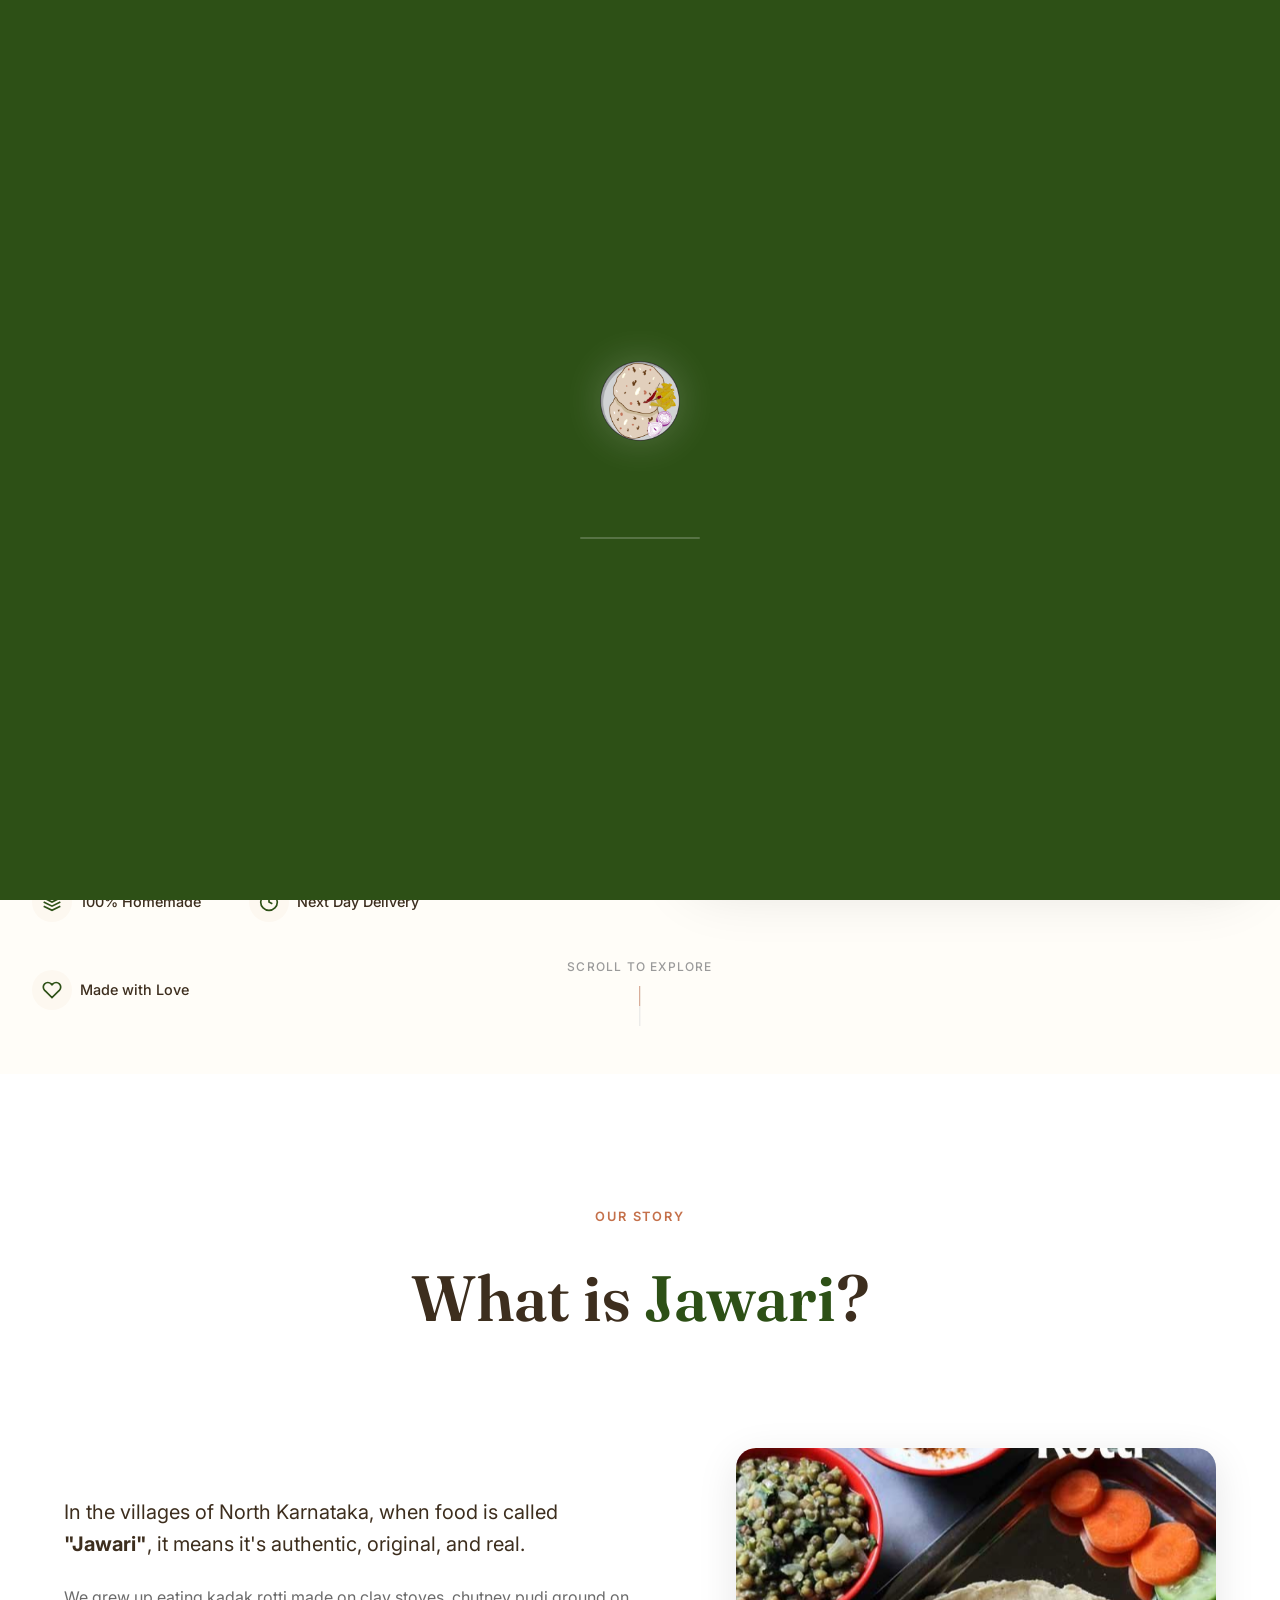
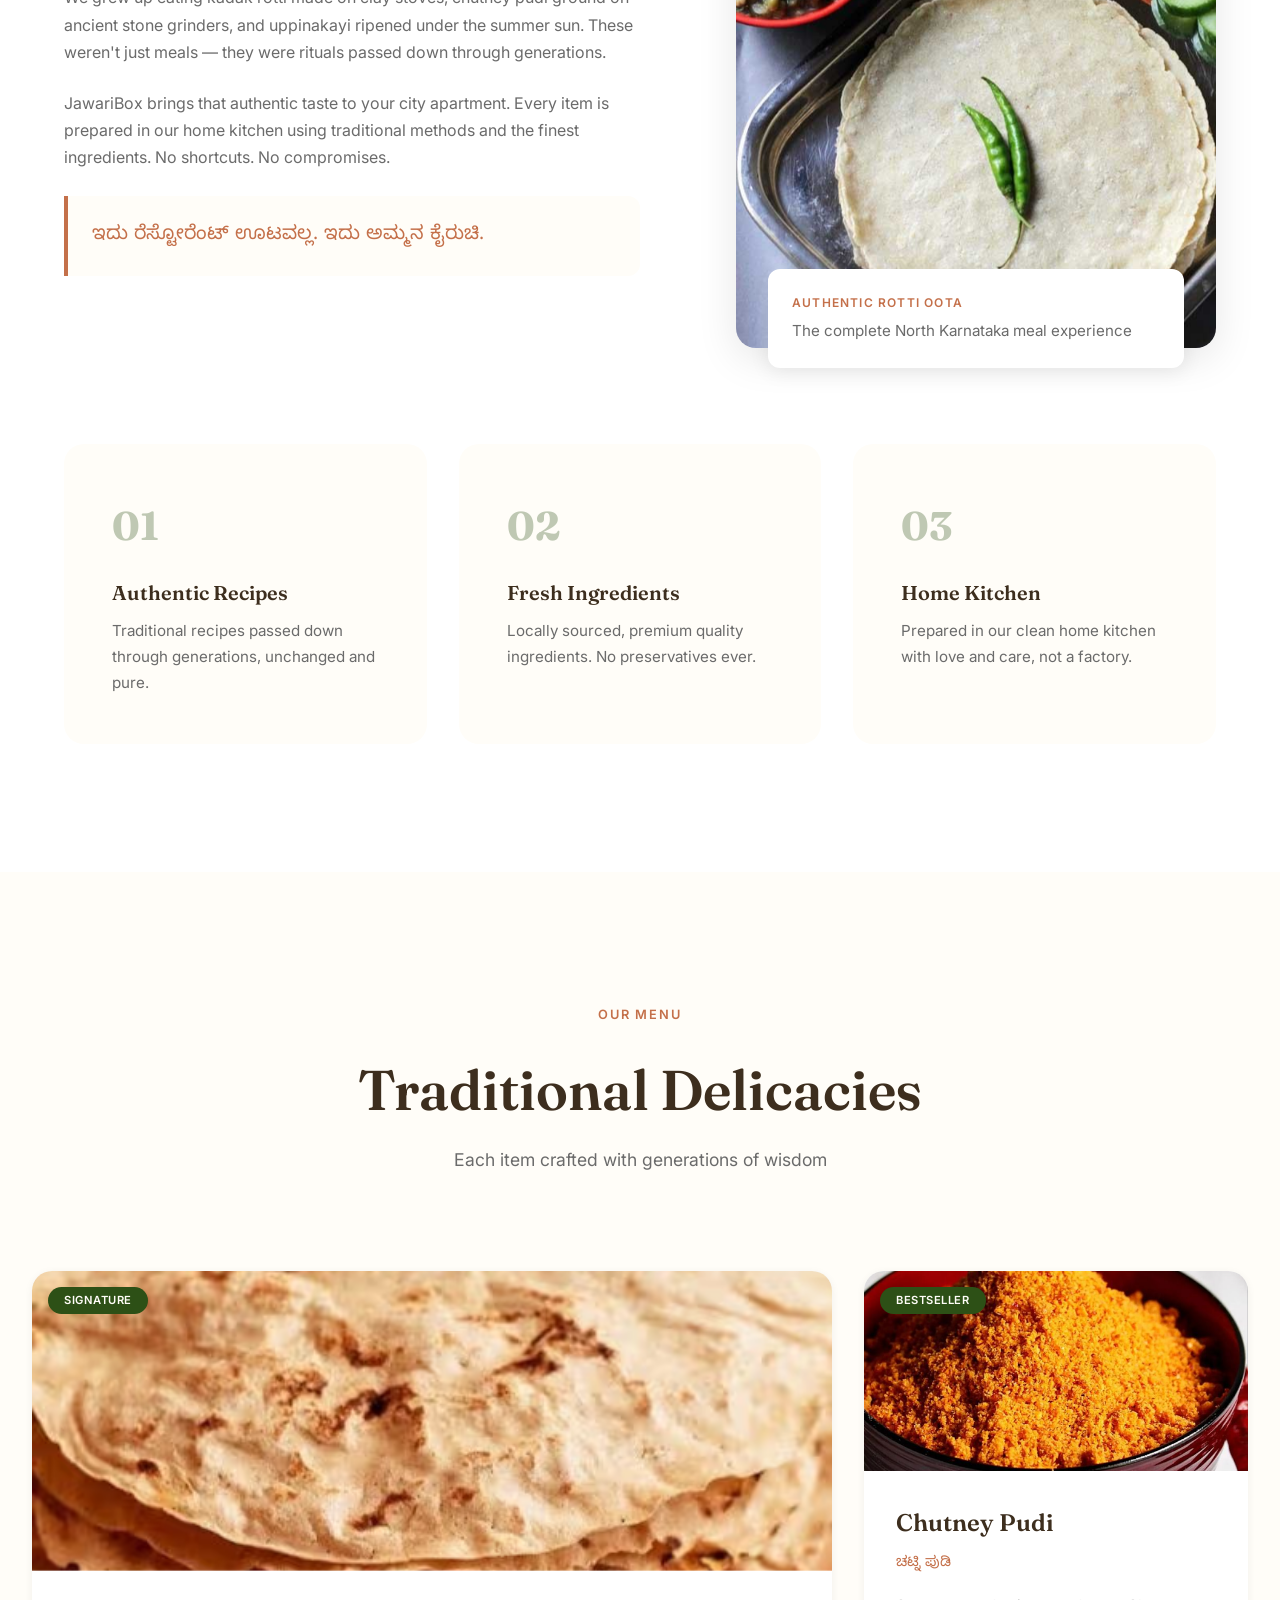
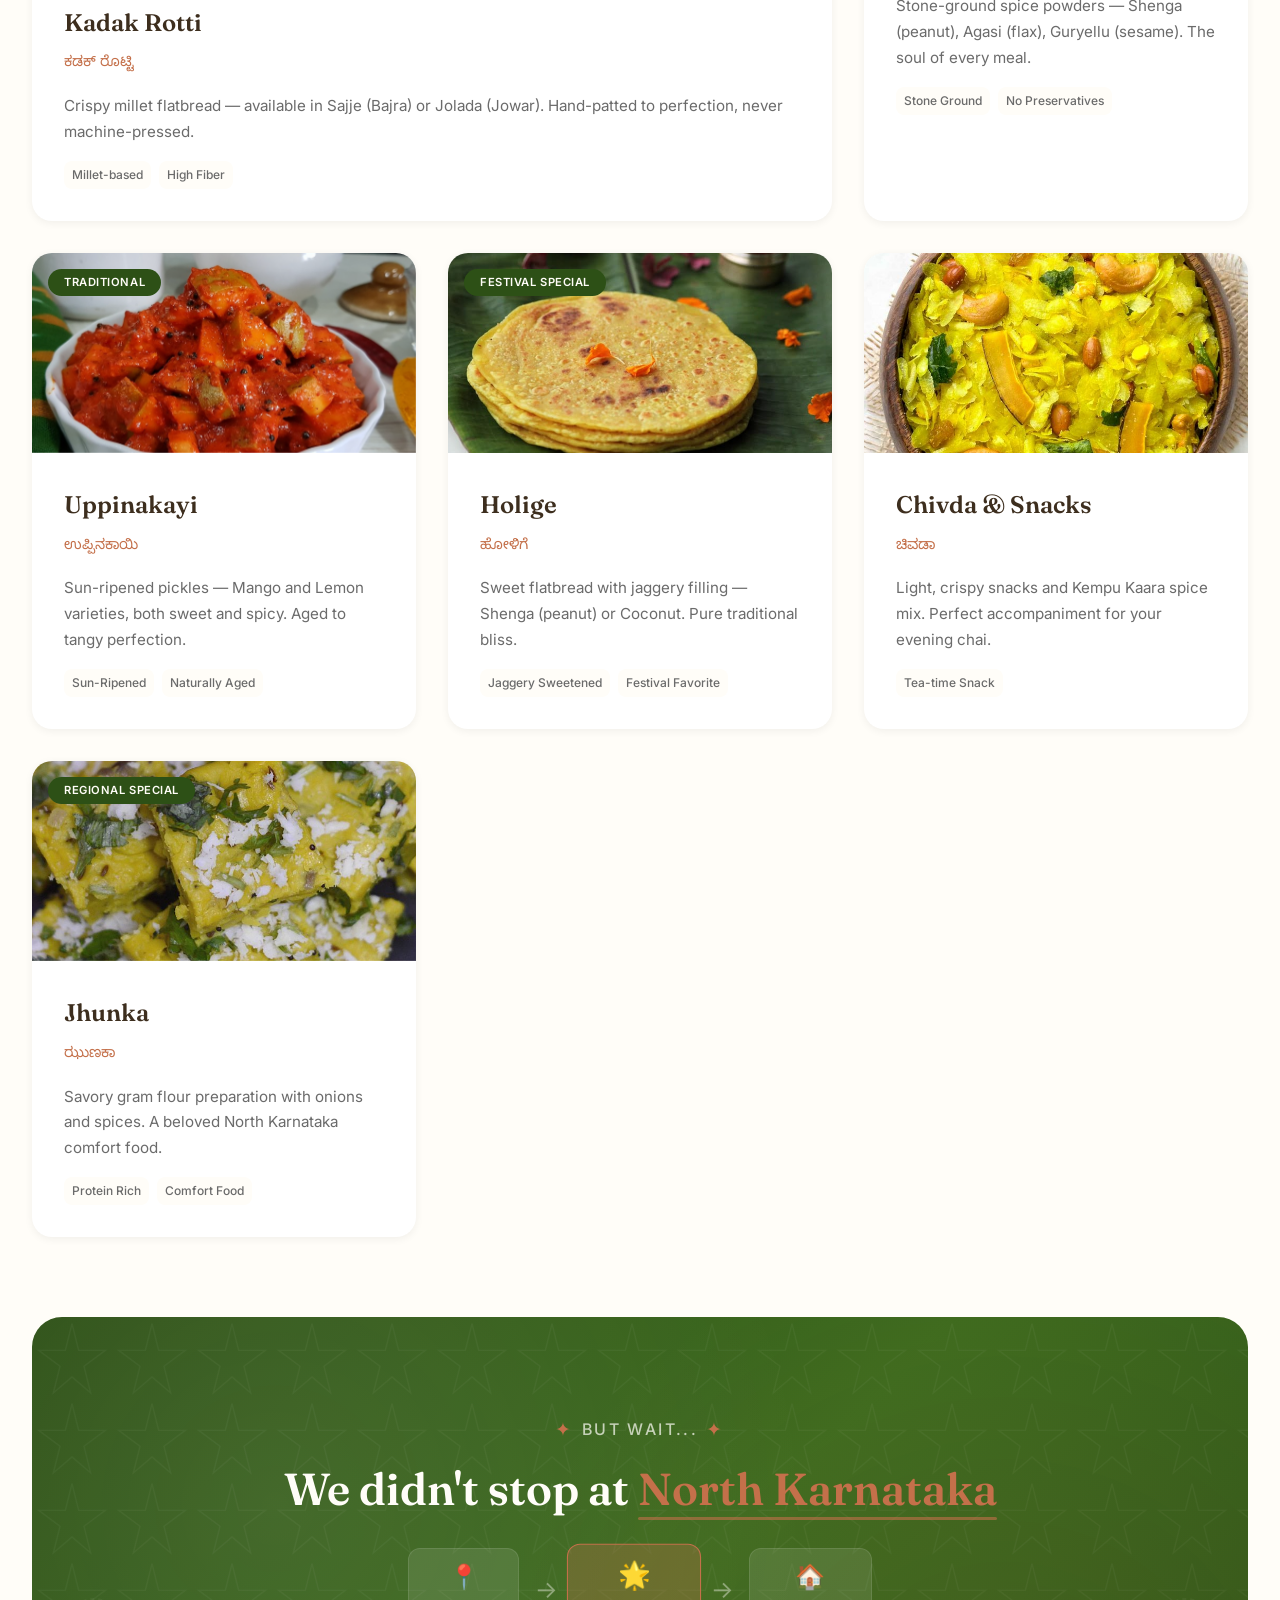
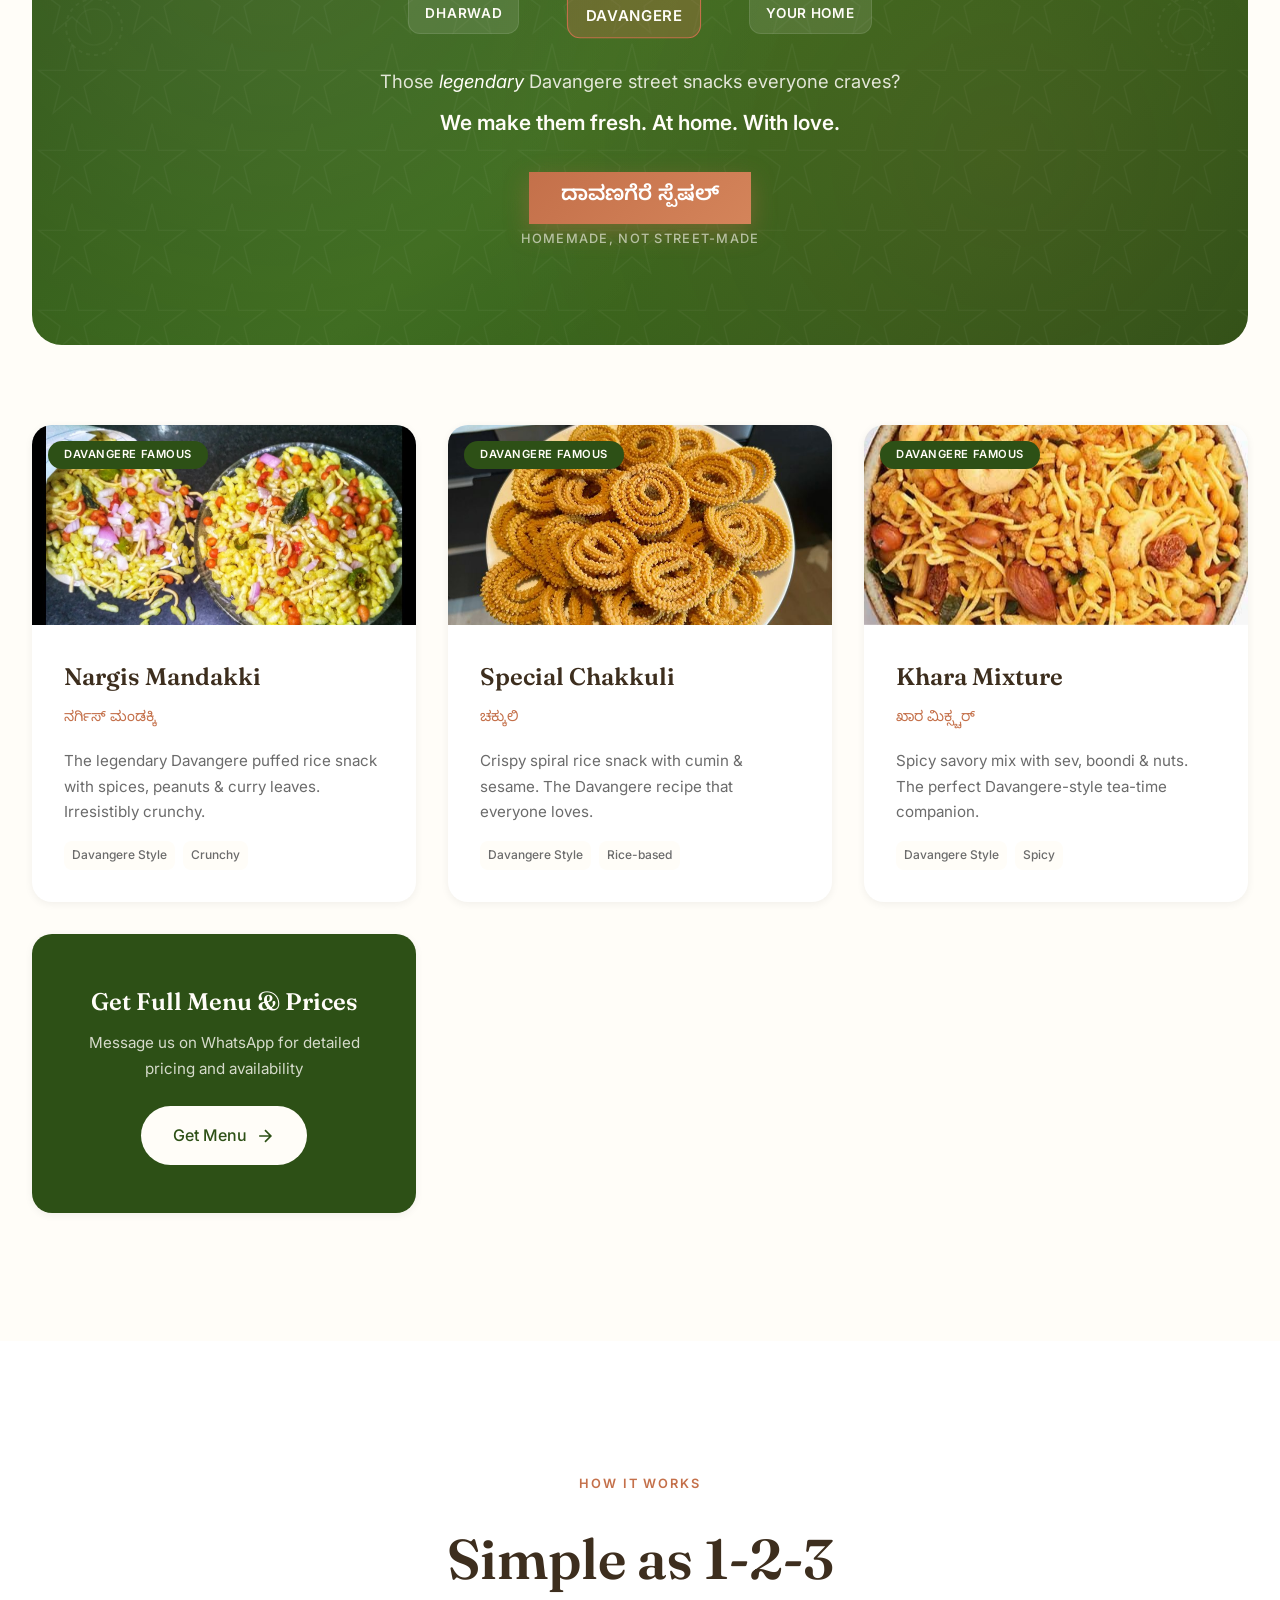
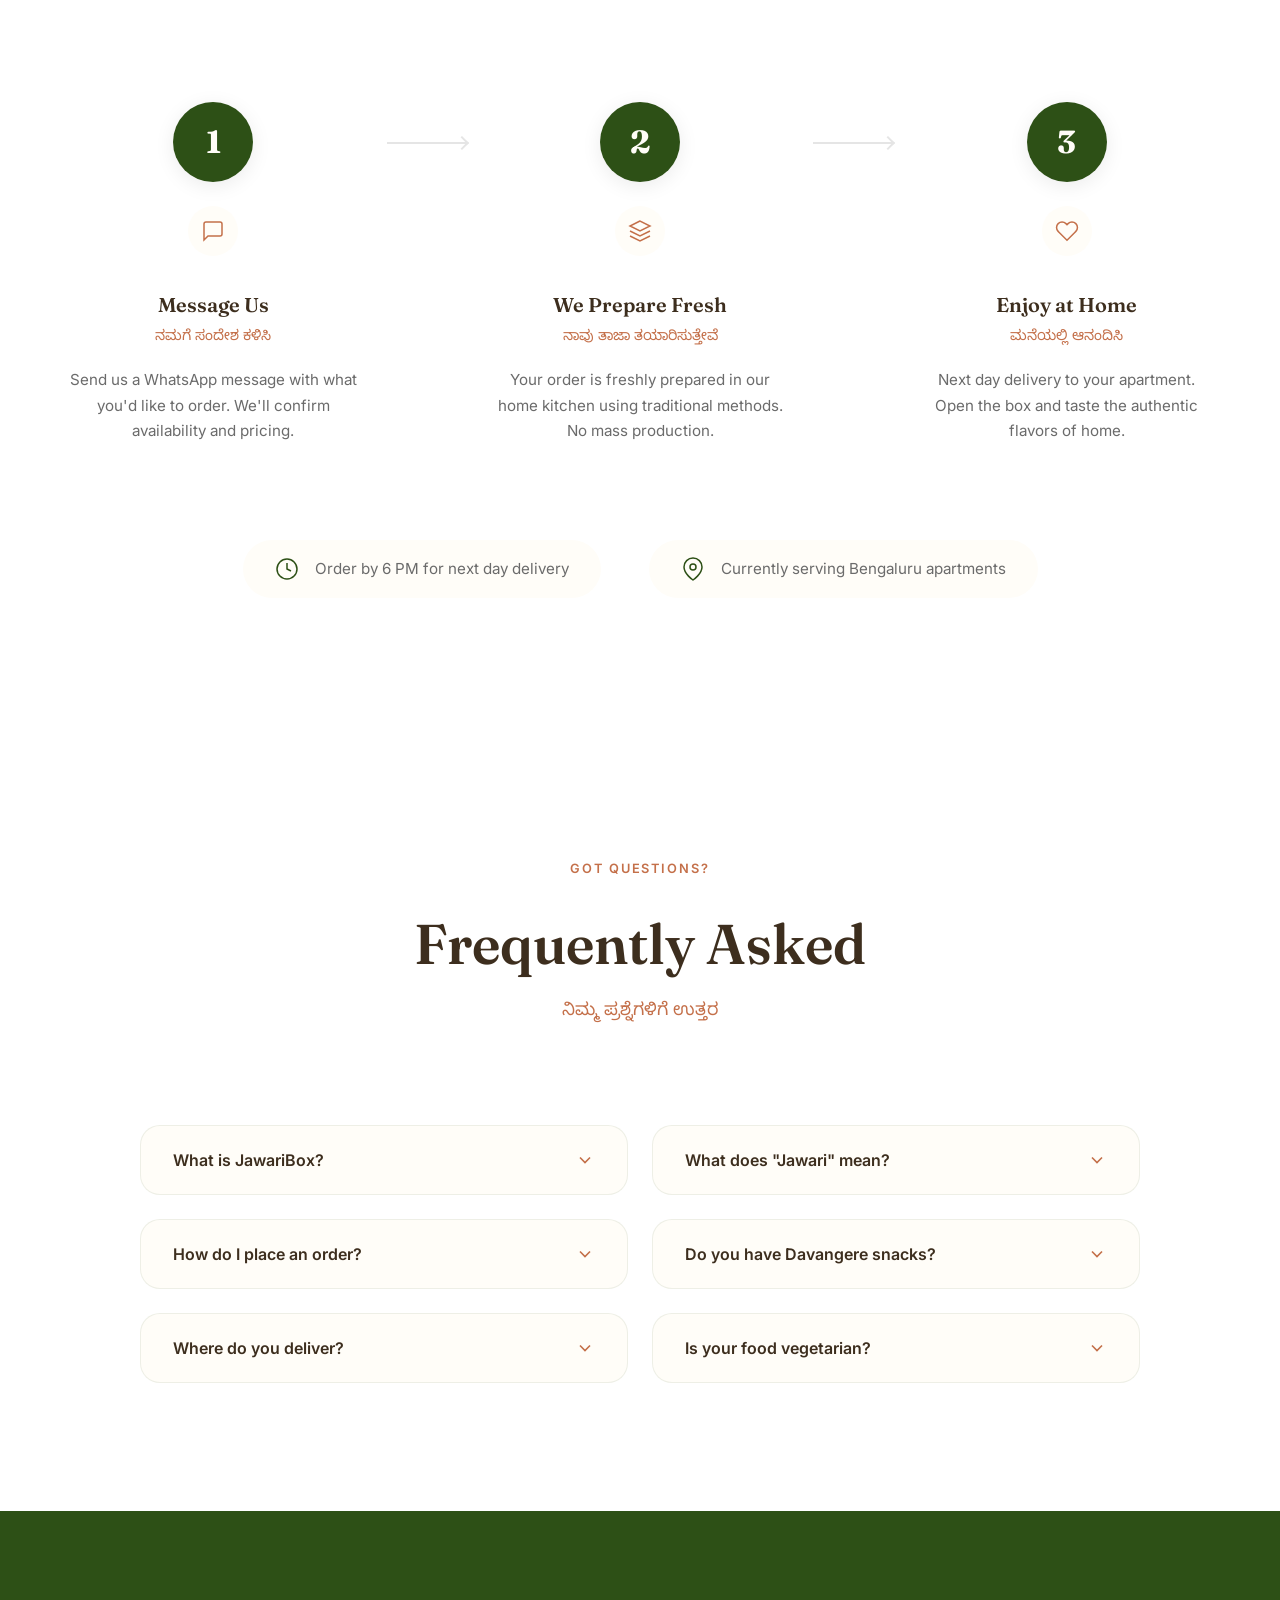
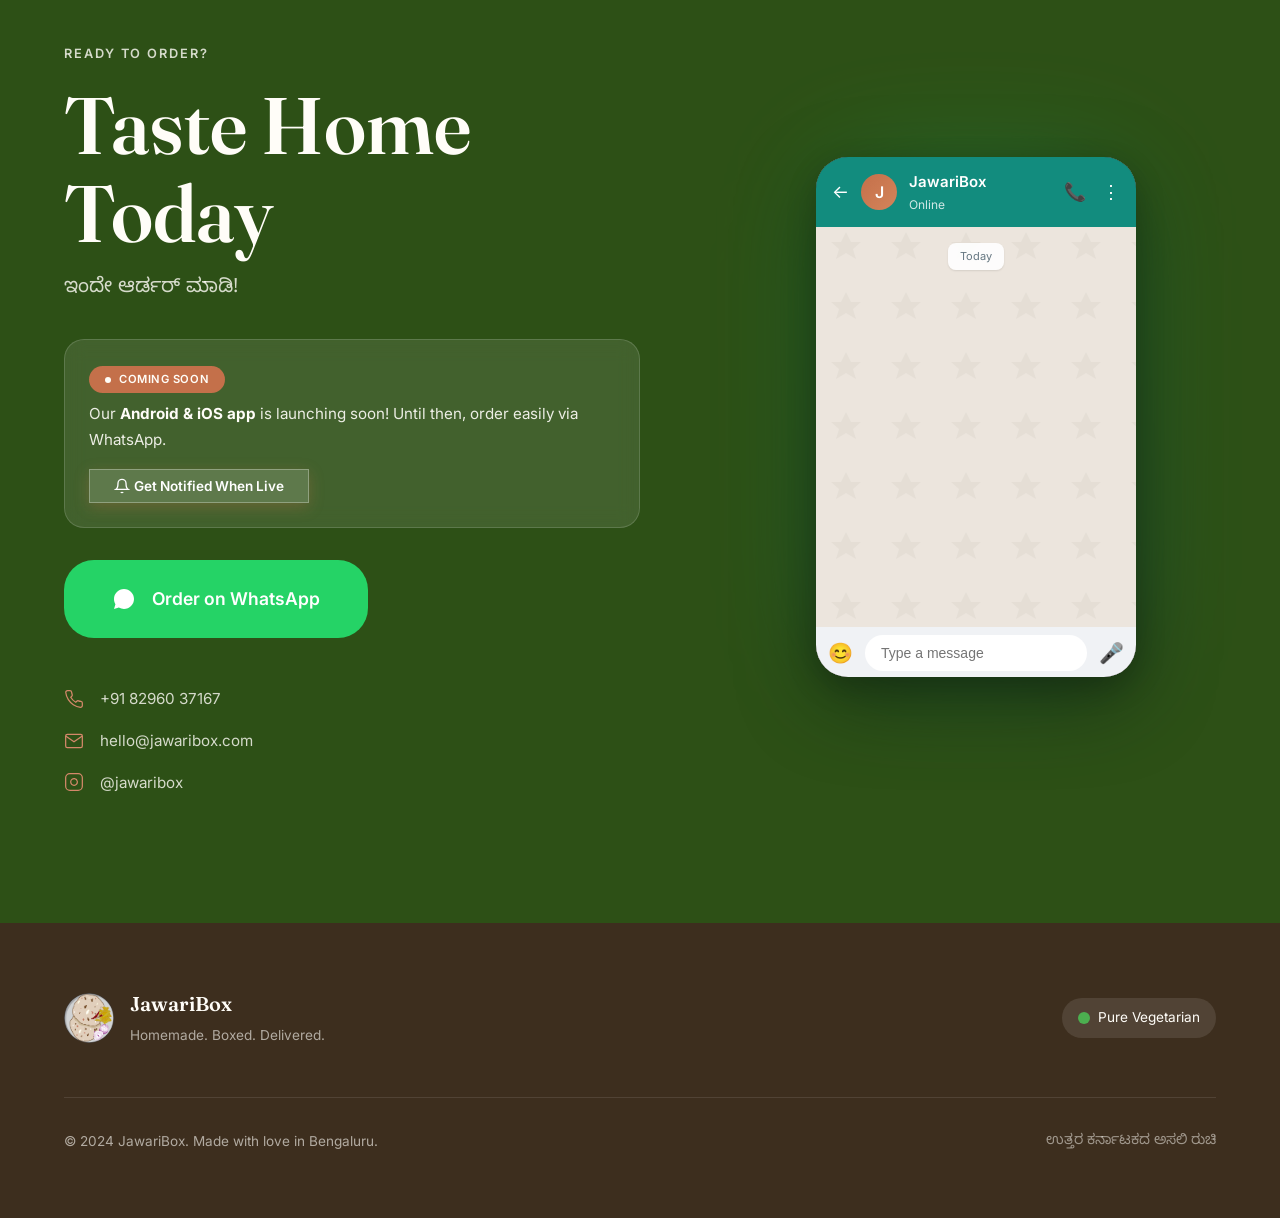
==== public/index.html @ ffac30ed "Initial commit: JawariBox website v4 - Complete responsive website for North Karnataka & Davangere f" ====
<!DOCTYPE html>
<html lang="en-IN">
<head>
    <meta charset="UTF-8">
    <meta name="viewport" content="width=device-width, initial-scale=1.0">

    <!-- Primary SEO Meta Tags -->
    <title>JawariBox | Authentic North Karnataka & Davangere Food Delivery in Bengaluru</title>
    <meta name="title" content="JawariBox | Authentic North Karnataka & Davangere Food Delivery in Bengaluru">
    <meta name="description" content="Order authentic homemade North Karnataka & Davangere food in Bengaluru. Fresh Kadak Rotti, Chutney Pudi, Uppinakayi, Nargis Mandakki, Chakkuli & more. Pure vegetarian, no preservatives. WhatsApp ordering.">
    <meta name="keywords" content="North Karnataka food Bangalore, Davangere snacks Bengaluru, Kadak Rotti delivery, Nargis Mandakki online, Davangere Chakkuli, Khara Mixture, Jolada Rotti, homemade Karnataka food, Chutney Pudi online, Uppinakayi pickle, Holige delivery, authentic Karnataka cuisine, ಜವಾರಿಬಾಕ್ಸ್, ಕಡಕ್ ರೊಟ್ಟಿ, ಚಟ್ನಿ ಪುಡಿ, ಉಪ್ಪಿನಕಾಯಿ, ನರ್ಗಿಸ್ ಮಂಡಕ್ಕಿ, ಚಕ್ಕುಲಿ, ದಾವಣಗೆರೆ, traditional Indian food delivery">
    <meta name="author" content="JawariBox">
    <meta name="robots" content="index, follow">
    <meta name="language" content="English, Kannada">
    <meta name="revisit-after" content="7 days">

    <!-- Canonical URL -->
    <link rel="canonical" href="https://jawaribox.com/">

    <!-- Geo Meta Tags (GEO Optimization) -->
    <meta name="geo.region" content="IN-KA">
    <meta name="geo.placename" content="Bengaluru">
    <meta name="geo.position" content="12.9716;77.5946">
    <meta name="ICBM" content="12.9716, 77.5946">

    <!-- Language Alternates -->
    <link rel="alternate" hreflang="en-IN" href="https://jawaribox.com/">
    <link rel="alternate" hreflang="kn" href="https://jawaribox.com/kn/">
    <link rel="alternate" hreflang="x-default" href="https://jawaribox.com/">

    <!-- Open Graph / Facebook -->
    <meta property="og:type" content="website">
    <meta property="og:url" content="https://jawaribox.com/">
    <meta property="og:title" content="JawariBox | Authentic North Karnataka & Davangere Homemade Food">
    <meta property="og:description" content="Order authentic homemade North Karnataka & Davangere food in Bengaluru. Kadak Rotti, Nargis Mandakki, Chakkuli & more. Pure vegetarian, made with love.">
    <meta property="og:image" content="https://jawaribox.com/assets/og-image.jpg">
    <meta property="og:image:width" content="1200">
    <meta property="og:image:height" content="630">
    <meta property="og:locale" content="en_IN">
    <meta property="og:site_name" content="JawariBox">

    <!-- Twitter -->
    <meta name="twitter:card" content="summary_large_image">
    <meta name="twitter:url" content="https://jawaribox.com/">
    <meta name="twitter:title" content="JawariBox | Authentic North Karnataka & Davangere Homemade Food">
    <meta name="twitter:description" content="Order authentic homemade North Karnataka & Davangere food in Bengaluru. Kadak Rotti, Nargis Mandakki, Chakkuli & more.">
    <meta name="twitter:image" content="https://jawaribox.com/assets/og-image.jpg">
    <meta name="twitter:site" content="@jawaribox">

    <!-- Favicon -->
    <link rel="icon" type="image/x-icon" href="favicon.ico">
    <link rel="icon" type="image/png" sizes="32x32" href="assets/favicon-32x32.png">
    <link rel="icon" type="image/png" sizes="16x16" href="assets/favicon-16x16.png">
    <link rel="apple-touch-icon" sizes="180x180" href="assets/apple-touch-icon.png">
    <link rel="manifest" href="manifest.json">
    <meta name="theme-color" content="#2D5016">

    <!-- Preconnect for Performance -->
    <link rel="preconnect" href="https://fonts.googleapis.com">
    <link rel="preconnect" href="https://fonts.gstatic.com" crossorigin>

    <!-- Fonts -->
    <link href="https://fonts.googleapis.com/css2?family=Fraunces:opsz,wght@9..144,400;9..144,500;9..144,600;9..144,700&family=Inter:wght@400;500;600&family=Noto+Sans+Kannada:wght@400;500;600;700&display=swap" rel="stylesheet">

    <!-- Schema.org Structured Data for SEO/AEO/GEO -->
    <script type="application/ld+json">
    {
        "@context": "https://schema.org",
        "@type": "FoodEstablishment",
        "name": "JawariBox",
        "alternateName": "ಜವಾರಿಬಾಕ್ಸ್",
        "description": "Authentic homemade North Karnataka and Davangere food delivery service in Bengaluru. We deliver fresh Kadak Rotti, Chutney Pudi, Uppinakayi, Holige, Davangere Nargis Mandakki, Chakkuli and more traditional delicacies.",
        "url": "https://jawaribox.com",
        "telephone": "+918296037167",
        "email": "hello@jawaribox.com",
        "image": "https://jawaribox.com/assets/logo.png",
        "logo": "https://jawaribox.com/assets/logo.png",
        "priceRange": "$$",
        "servesCuisine": ["North Karnataka", "Davangere", "Indian", "Traditional Karnataka"],
        "address": {
            "@type": "PostalAddress",
            "addressLocality": "Bengaluru",
            "addressRegion": "Karnataka",
            "addressCountry": "IN"
        },
        "geo": {
            "@type": "GeoCoordinates",
            "latitude": "12.9716",
            "longitude": "77.5946"
        },
        "areaServed": {
            "@type": "City",
            "name": "Bengaluru"
        },
        "sameAs": [
            "https://instagram.com/jawaribox",
            "https://wa.me/918296037167"
        ],
        "hasMenu": {
            "@type": "Menu",
            "hasMenuSection": [
                {
                    "@type": "MenuSection",
                    "name": "Signature Items",
                    "hasMenuItem": [
                        {
                            "@type": "MenuItem",
                            "name": "Kadak Rotti",
                            "description": "Crispy millet flatbread - Sajje (Bajra) or Jolada (Jowar). Hand-patted to perfection.",
                            "suitableForDiet": "https://schema.org/VegetarianDiet"
                        },
                        {
                            "@type": "MenuItem",
                            "name": "Chutney Pudi",
                            "description": "Stone-ground spice powders - Shenga, Agasi, Guryellu varieties.",
                            "suitableForDiet": "https://schema.org/VegetarianDiet"
                        },
                        {
                            "@type": "MenuItem",
                            "name": "Uppinakayi",
                            "description": "Sun-ripened pickles - Mango and Lemon varieties.",
                            "suitableForDiet": "https://schema.org/VegetarianDiet"
                        },
                        {
                            "@type": "MenuItem",
                            "name": "Holige",
                            "description": "Sweet flatbread with jaggery filling - Shenga or Coconut.",
                            "suitableForDiet": "https://schema.org/VegetarianDiet"
                        },
                        {
                            "@type": "MenuItem",
                            "name": "Jhunka",
                            "description": "Savory gram flour preparation with onions and spices.",
                            "suitableForDiet": "https://schema.org/VegetarianDiet"
                        }
                    ]
                },
                {
                    "@type": "MenuSection",
                    "name": "Davangere Specials",
                    "description": "Famous Davangere snacks made fresh at home",
                    "hasMenuItem": [
                        {
                            "@type": "MenuItem",
                            "name": "Nargis Mandakki",
                            "alternateName": "ನರ್ಗಿಸ್ ಮಂಡಕ್ಕಿ",
                            "description": "Legendary Davangere puffed rice snack with spices, peanuts and curry leaves. Irresistibly crunchy.",
                            "suitableForDiet": "https://schema.org/VegetarianDiet"
                        },
                        {
                            "@type": "MenuItem",
                            "name": "Special Chakkuli",
                            "alternateName": "ಚಕ್ಕುಲಿ",
                            "description": "Crispy spiral snack made with rice flour and spices. Davangere's beloved teatime companion.",
                            "suitableForDiet": "https://schema.org/VegetarianDiet"
                        },
                        {
                            "@type": "MenuItem",
                            "name": "Khara Mixture",
                            "alternateName": "ಖಾರಾ ಮಿಕ್ಸ್ಚರ್",
                            "description": "Spicy savory mix with sev, peanuts, dal and secret Davangere spice blend.",
                            "suitableForDiet": "https://schema.org/VegetarianDiet"
                        }
                    ]
                }
            ]
        },
        "openingHoursSpecification": {
            "@type": "OpeningHoursSpecification",
            "dayOfWeek": ["Monday", "Tuesday", "Wednesday", "Thursday", "Friday", "Saturday", "Sunday"],
            "opens": "09:00",
            "closes": "21:00"
        },
        "acceptsReservations": false,
        "paymentAccepted": "Cash, UPI, Bank Transfer",
        "currenciesAccepted": "INR"
    }
    </script>

    <!-- FAQ Schema for AEO (Answer Engine Optimization) -->
    <script type="application/ld+json">
    {
        "@context": "https://schema.org",
        "@type": "FAQPage",
        "mainEntity": [
            {
                "@type": "Question",
                "name": "What is JawariBox?",
                "acceptedAnswer": {
                    "@type": "Answer",
                    "text": "JawariBox is a homemade food delivery service specializing in authentic North Karnataka cuisine. We deliver fresh Kadak Rotti, Chutney Pudi, Uppinakayi (pickles), Holige, and other traditional delicacies to apartments in Bengaluru. All food is 100% vegetarian and made without preservatives."
                }
            },
            {
                "@type": "Question",
                "name": "What does Jawari mean?",
                "acceptedAnswer": {
                    "@type": "Answer",
                    "text": "In North Karnataka villages, 'Jawari' (ಜವಾರಿ) means authentic, original, and real. When food is called 'jawari,' it means it's made the traditional way with no shortcuts - just like how our grandmothers used to make it."
                }
            },
            {
                "@type": "Question",
                "name": "How do I order from JawariBox?",
                "acceptedAnswer": {
                    "@type": "Answer",
                    "text": "Ordering is simple! Send us a WhatsApp message at +91 82960 37167 with your order. We confirm availability, prepare fresh food in our home kitchen, and deliver to your apartment the next day. Order by 6 PM for next day delivery."
                }
            },
            {
                "@type": "Question",
                "name": "Where does JawariBox deliver?",
                "acceptedAnswer": {
                    "@type": "Answer",
                    "text": "JawariBox currently delivers to apartments across Bengaluru, Karnataka. We're expanding our delivery areas regularly. Contact us on WhatsApp to check if we deliver to your location."
                }
            },
            {
                "@type": "Question",
                "name": "Is JawariBox food vegetarian?",
                "acceptedAnswer": {
                    "@type": "Answer",
                    "text": "Yes! JawariBox is 100% pure vegetarian. All our food is prepared in a vegetarian home kitchen using traditional recipes from North Karnataka. We use no eggs, meat, or non-vegetarian ingredients."
                }
            },
            {
                "@type": "Question",
                "name": "What is Kadak Rotti?",
                "acceptedAnswer": {
                    "@type": "Answer",
                    "text": "Kadak Rotti is a traditional crispy millet flatbread from North Karnataka. It's made from Sajje (Bajra/Pearl Millet) or Jolada (Jowar/Sorghum) flour, hand-patted to perfection. It's typically served with Chutney Pudi (spice powder) and is a staple of North Karnataka cuisine."
                }
            },
            {
                "@type": "Question",
                "name": "Do you have Davangere snacks?",
                "acceptedAnswer": {
                    "@type": "Answer",
                    "text": "Yes! We make famous Davangere snacks fresh at home - not street-made. Our Davangere specials include Nargis Mandakki (legendary puffed rice snack), Special Chakkuli (crispy spiral snack), and Khara Mixture (spicy savory mix). All made with authentic Davangere recipes in our home kitchen."
                }
            },
            {
                "@type": "Question",
                "name": "What is Nargis Mandakki?",
                "acceptedAnswer": {
                    "@type": "Answer",
                    "text": "Nargis Mandakki is a famous Davangere snack made with puffed rice (mandakki), spices, roasted peanuts, curry leaves, and a special masala blend. It's known for its irresistible crunch and addictive taste. At JawariBox, we make it fresh at home using traditional Davangere recipes."
                }
            }
        ]
    }
    </script>

    <!-- Local Business Schema for GEO -->
    <script type="application/ld+json">
    {
        "@context": "https://schema.org",
        "@type": "LocalBusiness",
        "name": "JawariBox - North Karnataka Food Delivery",
        "image": "https://jawaribox.com/assets/logo.png",
        "telephone": "+918296037167",
        "email": "hello@jawaribox.com",
        "address": {
            "@type": "PostalAddress",
            "addressLocality": "Bengaluru",
            "addressRegion": "Karnataka",
            "postalCode": "560001",
            "addressCountry": "IN"
        },
        "geo": {
            "@type": "GeoCoordinates",
            "latitude": 12.9716,
            "longitude": 77.5946
        },
        "url": "https://jawaribox.com",
        "priceRange": "₹₹",
        "openingHoursSpecification": {
            "@type": "OpeningHoursSpecification",
            "dayOfWeek": ["Mo", "Tu", "We", "Th", "Fr", "Sa", "Su"],
            "opens": "09:00",
            "closes": "21:00"
        },
        "aggregateRating": {
            "@type": "AggregateRating",
            "ratingValue": "4.9",
            "reviewCount": "50"
        }
    }
    </script>

    <!-- Organization Schema -->
    <script type="application/ld+json">
    {
        "@context": "https://schema.org",
        "@type": "Organization",
        "name": "JawariBox",
        "alternateName": "ಜವಾರಿಬಾಕ್ಸ್",
        "url": "https://jawaribox.com",
        "logo": "https://jawaribox.com/assets/logo.png",
        "contactPoint": {
            "@type": "ContactPoint",
            "telephone": "+91-82960-37167",
            "contactType": "customer service",
            "availableLanguage": ["English", "Kannada", "Hindi"]
        },
        "sameAs": [
            "https://instagram.com/jawaribox"
        ],
        "slogan": "Homemade. Boxed. Delivered."
    }
    </script>

    <!-- GSAP -->
    <script src="https://cdnjs.cloudflare.com/ajax/libs/gsap/3.12.5/gsap.min.js"></script>
    <script src="https://cdnjs.cloudflare.com/ajax/libs/gsap/3.12.5/ScrollTrigger.min.js"></script>
    <script src="https://cdnjs.cloudflare.com/ajax/libs/gsap/3.12.5/ScrollToPlugin.min.js"></script>
    <script src="https://unpkg.com/lenis@1.1.13/dist/lenis.min.js"></script>

    <link rel="stylesheet" href="styles.css">
</head>
<body>
    <!-- Preloader -->
    <div class="preloader" id="preloader">
        <div class="preloader-content">
            <div class="preloader-logo">
                <img src="assets/logo.png" alt="JawariBox">
            </div>
            <div class="preloader-text">
                <span class="preloader-word">ಜವಾರಿಬಾಕ್ಸ್</span>
            </div>
            <div class="preloader-line"></div>
        </div>
    </div>

    <!-- Navigation -->
    <nav class="navbar" id="navbar">
        <div class="nav-container">
            <a href="#" class="nav-logo">
                <img src="assets/logo.png" alt="JawariBox">
                <div class="nav-logo-text">
                    <span class="nav-brand">JawariBox</span>
                    <span class="nav-brand-kn">ಜವಾರಿಬಾಕ್ಸ್</span>
                </div>
            </a>

            <div class="nav-links">
                <a href="#about" class="nav-link">Our Story</a>
                <a href="#menu" class="nav-link">Menu</a>
                <a href="#process" class="nav-link">How It Works</a>
                <a href="#faq" class="nav-link">FAQ</a>
            </div>

            <a href="https://wa.me/918296037167" class="nav-cta" target="_blank">
                <span class="cta-icon">
                    <svg viewBox="0 0 24 24" fill="currentColor"><path d="M17.472 14.382c-.297-.149-1.758-.867-2.03-.967-.273-.099-.471-.148-.67.15-.197.297-.767.966-.94 1.164-.173.199-.347.223-.644.075-.297-.15-1.255-.463-2.39-1.475-.883-.788-1.48-1.761-1.653-2.059-.173-.297-.018-.458.13-.606.134-.133.298-.347.446-.52.149-.174.198-.298.298-.497.099-.198.05-.371-.025-.52-.075-.149-.669-1.612-.916-2.207-.242-.579-.487-.5-.669-.51-.173-.008-.371-.01-.57-.01-.198 0-.52.074-.792.372-.272.297-1.04 1.016-1.04 2.479 0 1.462 1.065 2.875 1.213 3.074.149.198 2.096 3.2 5.077 4.487.709.306 1.262.489 1.694.625.712.227 1.36.195 1.871.118.571-.085 1.758-.719 2.006-1.413.248-.694.248-1.289.173-1.413-.074-.124-.272-.198-.57-.347z"/></svg>
                </span>
                <span>Order Now</span>
            </a>
        </div>
    </nav>

    <!-- Hero -->
    <section class="hero" id="hero">
        <div class="hero-container">
            <div class="hero-content">
                <div class="hero-badge">
                    <span class="badge-dot"></span>
                    <span>Pure Vegetarian</span>
                    <span class="badge-divider">|</span>
                    <span>North Karnataka</span>
                </div>

                <h1 class="hero-title">
                    <span class="title-line">The Taste of</span>
                    <span class="title-line title-accent">Home</span>
                    <span class="title-line title-small">Delivered Fresh</span>
                </h1>

                <p class="hero-subtitle">
                    Authentic homemade food from the villages of North Karnataka.
                    Made with love, tradition, and the finest ingredients.
                </p>

                <p class="hero-kn">ಅಮ್ಮನ ಕೈರುಚಿ, ನಿಮ್ಮ ಮನೆಗೆ</p>

                <div class="hero-app-banner">
                    <div class="app-banner-icon">
                        <svg viewBox="0 0 24 24" fill="none" stroke="currentColor" stroke-width="1.5"><rect x="5" y="2" width="14" height="20" rx="2" ry="2"/><line x1="12" y1="18" x2="12.01" y2="18"/></svg>
                    </div>
                    <div class="app-banner-text">
                        <span class="app-coming">App Coming Soon</span>
                        <span class="app-platforms">Android & iOS</span>
                    </div>
                    <button class="notify-btn" id="openNotifyModal">
                        <svg viewBox="0 0 24 24" fill="none" stroke="currentColor" stroke-width="2"><path d="M18 8A6 6 0 0 0 6 8c0 7-3 9-3 9h18s-3-2-3-9"/><path d="M13.73 21a2 2 0 0 1-3.46 0"/></svg>
                        <span>Notify Me</span>
                    </button>
                </div>

                <div class="hero-actions">
                    <a href="https://wa.me/918296037167?text=Hi!%20I%20want%20to%20order%20from%20JawariBox" class="btn btn-primary" target="_blank">
                        <span>Order on WhatsApp</span>
                        <svg viewBox="0 0 24 24" fill="none" stroke="currentColor" stroke-width="2"><path d="M5 12h14M12 5l7 7-7 7"/></svg>
                    </a>
                    <a href="#menu" class="btn btn-secondary">
                        <span>View Menu</span>
                    </a>
                </div>

                <div class="hero-features">
                    <div class="feature">
                        <div class="feature-icon">
                            <svg viewBox="0 0 24 24" fill="none" stroke="currentColor" stroke-width="2"><path d="M12 2L2 7l10 5 10-5-10-5zM2 17l10 5 10-5M2 12l10 5 10-5"/></svg>
                        </div>
                        <span>100% Homemade</span>
                    </div>
                    <div class="feature">
                        <div class="feature-icon">
                            <svg viewBox="0 0 24 24" fill="none" stroke="currentColor" stroke-width="2"><circle cx="12" cy="12" r="10"/><path d="M12 6v6l4 2"/></svg>
                        </div>
                        <span>Next Day Delivery</span>
                    </div>
                    <div class="feature">
                        <div class="feature-icon">
                            <svg viewBox="0 0 24 24" fill="none" stroke="currentColor" stroke-width="2"><path d="M20.84 4.61a5.5 5.5 0 0 0-7.78 0L12 5.67l-1.06-1.06a5.5 5.5 0 0 0-7.78 7.78l1.06 1.06L12 21.23l7.78-7.78 1.06-1.06a5.5 5.5 0 0 0 0-7.78z"/></svg>
                        </div>
                        <span>Made with Love</span>
                    </div>
                </div>
            </div>

            <div class="hero-visual">
                <div class="hero-image-wrapper">
                    <div class="hero-image-bg"></div>
                    <img src="assets/rotti-oota.png" alt="Jolada Rotti - Traditional North Karnataka Food" class="hero-image">
                    <div class="hero-image-overlay"></div>
                </div>

                <div class="hero-floating-cards">
                    <div class="floating-card card-1">
                        <img src="assets/rotti-oota.png" alt="Jolada Rotti">
                        <span>Jolada Rotti</span>
                    </div>
                    <div class="floating-card card-2">
                        <img src="assets/chutney-pudi.png" alt="Chutney Pudi">
                        <span>Chutney Pudi</span>
                    </div>
                </div>
            </div>
        </div>

        <div class="hero-scroll-indicator">
            <span>Scroll to explore</span>
            <div class="scroll-line"></div>
        </div>
    </section>

    <!-- About / Story -->
    <section class="about" id="about">
        <div class="about-container">
            <div class="about-intro">
                <span class="section-label">Our Story</span>
                <h2 class="about-title">What is <em>Jawari</em>?</h2>
            </div>

            <div class="about-grid">
                <div class="about-text">
                    <p class="about-lead">
                        In the villages of North Karnataka, when food is called <strong>"Jawari"</strong>,
                        it means it's authentic, original, and real.
                    </p>
                    <p>
                        We grew up eating kadak rotti made on clay stoves, chutney pudi ground on
                        ancient stone grinders, and uppinakayi ripened under the summer sun.
                        These weren't just meals — they were rituals passed down through generations.
                    </p>
                    <p>
                        JawariBox brings that authentic taste to your city apartment.
                        Every item is prepared in our home kitchen using traditional methods
                        and the finest ingredients. No shortcuts. No compromises.
                    </p>
                    <p class="about-kn">
                        ಇದು ರೆಸ್ಟೋರೆಂಟ್ ಊಟವಲ್ಲ. ಇದು ಅಮ್ಮನ ಕೈರುಚಿ.
                    </p>
                </div>

                <div class="about-image">
                    <div class="about-image-wrapper">
                        <img src="assets/jolada-rotti-hero.jpg" alt="Traditional North Karnataka Rotti Oota">
                    </div>
                    <div class="about-image-caption">
                        <span class="caption-label">Authentic Rotti Oota</span>
                        <span class="caption-text">The complete North Karnataka meal experience</span>
                    </div>
                </div>
            </div>

            <div class="about-values">
                <div class="value-card">
                    <div class="value-number">01</div>
                    <h3>Authentic Recipes</h3>
                    <p>Traditional recipes passed down through generations, unchanged and pure.</p>
                </div>
                <div class="value-card">
                    <div class="value-number">02</div>
                    <h3>Fresh Ingredients</h3>
                    <p>Locally sourced, premium quality ingredients. No preservatives ever.</p>
                </div>
                <div class="value-card">
                    <div class="value-number">03</div>
                    <h3>Home Kitchen</h3>
                    <p>Prepared in our clean home kitchen with love and care, not a factory.</p>
                </div>
            </div>
        </div>
    </section>

    <!-- Menu -->
    <section class="menu" id="menu">
        <div class="menu-container">
            <div class="menu-header">
                <span class="section-label">Our Menu</span>
                <h2 class="menu-title">Traditional Delicacies</h2>
                <p class="menu-subtitle">Each item crafted with generations of wisdom</p>
            </div>

            <div class="menu-grid">
                <article class="menu-item menu-item-featured">
                    <div class="menu-item-image">
                        <img src="assets/kadak-rotti.avif" alt="Kadak Rotti">
                        <span class="menu-item-badge">Signature</span>
                    </div>
                    <div class="menu-item-content">
                        <div class="menu-item-header">
                            <h3>Kadak Rotti</h3>
                            <span class="menu-item-kn">ಕಡಕ್ ರೊಟ್ಟಿ</span>
                        </div>
                        <p>Crispy millet flatbread — available in Sajje (Bajra) or Jolada (Jowar). Hand-patted to perfection, never machine-pressed.</p>
                        <div class="menu-item-meta">
                            <span class="meta-tag">Millet-based</span>
                            <span class="meta-tag">High Fiber</span>
                        </div>
                    </div>
                </article>

                <article class="menu-item">
                    <div class="menu-item-image">
                        <img src="assets/chutney-pudi.png" alt="Chutney Pudi">
                        <span class="menu-item-badge">Bestseller</span>
                    </div>
                    <div class="menu-item-content">
                        <div class="menu-item-header">
                            <h3>Chutney Pudi</h3>
                            <span class="menu-item-kn">ಚಟ್ನಿ ಪುಡಿ</span>
                        </div>
                        <p>Stone-ground spice powders — Shenga (peanut), Agasi (flax), Guryellu (sesame). The soul of every meal.</p>
                        <div class="menu-item-meta">
                            <span class="meta-tag">Stone Ground</span>
                            <span class="meta-tag">No Preservatives</span>
                        </div>
                    </div>
                </article>

                <article class="menu-item">
                    <div class="menu-item-image">
                        <img src="assets/uppinakayi.png" alt="Uppinakayi">
                        <span class="menu-item-badge">Traditional</span>
                    </div>
                    <div class="menu-item-content">
                        <div class="menu-item-header">
                            <h3>Uppinakayi</h3>
                            <span class="menu-item-kn">ಉಪ್ಪಿನಕಾಯಿ</span>
                        </div>
                        <p>Sun-ripened pickles — Mango and Lemon varieties, both sweet and spicy. Aged to tangy perfection.</p>
                        <div class="menu-item-meta">
                            <span class="meta-tag">Sun-Ripened</span>
                            <span class="meta-tag">Naturally Aged</span>
                        </div>
                    </div>
                </article>

                <article class="menu-item">
                    <div class="menu-item-image">
                        <img src="assets/holige.png" alt="Holige">
                        <span class="menu-item-badge">Festival Special</span>
                    </div>
                    <div class="menu-item-content">
                        <div class="menu-item-header">
                            <h3>Holige</h3>
                            <span class="menu-item-kn">ಹೋಳಿಗೆ</span>
                        </div>
                        <p>Sweet flatbread with jaggery filling — Shenga (peanut) or Coconut. Pure traditional bliss.</p>
                        <div class="menu-item-meta">
                            <span class="meta-tag">Jaggery Sweetened</span>
                            <span class="meta-tag">Festival Favorite</span>
                        </div>
                    </div>
                </article>

                <article class="menu-item">
                    <div class="menu-item-image">
                        <img src="assets/chivda.jpg" alt="Chivda">
                    </div>
                    <div class="menu-item-content">
                        <div class="menu-item-header">
                            <h3>Chivda & Snacks</h3>
                            <span class="menu-item-kn">ಚಿವಡಾ</span>
                        </div>
                        <p>Light, crispy snacks and Kempu Kaara spice mix. Perfect accompaniment for your evening chai.</p>
                        <div class="menu-item-meta">
                            <span class="meta-tag">Tea-time Snack</span>
                        </div>
                    </div>
                </article>

                <article class="menu-item">
                    <div class="menu-item-image">
                        <img src="assets/jhunka.png" alt="Jhunka">
                        <span class="menu-item-badge">Regional Special</span>
                    </div>
                    <div class="menu-item-content">
                        <div class="menu-item-header">
                            <h3>Jhunka</h3>
                            <span class="menu-item-kn">ಝುಣಕಾ</span>
                        </div>
                        <p>Savory gram flour preparation with onions and spices. A beloved North Karnataka comfort food.</p>
                        <div class="menu-item-meta">
                            <span class="meta-tag">Protein Rich</span>
                            <span class="meta-tag">Comfort Food</span>
                        </div>
                    </div>
                </article>

                <!-- Davangere Reveal Section -->
                <div class="davangere-reveal">
                    <div class="reveal-bg-pattern"></div>
                    <div class="reveal-content">
                        <div class="reveal-eyebrow">
                            <span class="reveal-spark">✦</span>
                            <span>But wait...</span>
                            <span class="reveal-spark">✦</span>
                        </div>
                        <h3 class="reveal-headline">We didn't stop at <span class="highlight-region">North Karnataka</span></h3>
                        <div class="reveal-journey">
                            <div class="journey-point">
                                <span class="journey-icon">📍</span>
                                <span class="journey-text">Dharwad</span>
                            </div>
                            <div class="journey-arrow">→</div>
                            <div class="journey-point active">
                                <span class="journey-icon">🌟</span>
                                <span class="journey-text">Davangere</span>
                            </div>
                            <div class="journey-arrow">→</div>
                            <div class="journey-point">
                                <span class="journey-icon">🏠</span>
                                <span class="journey-text">Your Home</span>
                            </div>
                        </div>
                        <p class="reveal-subtext">
                            Those <em>legendary</em> Davangere street snacks everyone craves?<br>
                            <strong class="reveal-punch">We make them fresh. At home. With love.</strong>
                        </p>
                        <div class="reveal-badge-wrap">
                            <span class="reveal-badge">ದಾವಣಗೆರೆ ಸ್ಪೆಷಲ್</span>
                            <span class="reveal-badge-sub">Homemade, Not Street-made</span>
                        </div>
                    </div>
                    <div class="reveal-decoration reveal-dec-left">
                        <svg width="60" height="60" viewBox="0 0 60 60" fill="none">
                            <circle cx="30" cy="30" r="28" stroke="currentColor" stroke-width="2" stroke-dasharray="4 4" opacity="0.3"/>
                            <circle cx="30" cy="30" r="18" stroke="currentColor" stroke-width="1.5" opacity="0.2"/>
                        </svg>
                    </div>
                    <div class="reveal-decoration reveal-dec-right">
                        <svg width="60" height="60" viewBox="0 0 60 60" fill="none">
                            <circle cx="30" cy="30" r="28" stroke="currentColor" stroke-width="2" stroke-dasharray="4 4" opacity="0.3"/>
                            <circle cx="30" cy="30" r="18" stroke="currentColor" stroke-width="1.5" opacity="0.2"/>
                        </svg>
                    </div>
                </div>

                <article class="menu-item">
                    <div class="menu-item-image">
                        <img src="assets/nargis-mandakki.jpg" alt="Davangere Nargis Mandakki">
                        <span class="menu-item-badge">Davangere Famous</span>
                    </div>
                    <div class="menu-item-content">
                        <div class="menu-item-header">
                            <h3>Nargis Mandakki</h3>
                            <span class="menu-item-kn">ನರ್ಗಿಸ್ ಮಂಡಕ್ಕಿ</span>
                        </div>
                        <p>The legendary Davangere puffed rice snack with spices, peanuts & curry leaves. Irresistibly crunchy.</p>
                        <div class="menu-item-meta">
                            <span class="meta-tag">Davangere Style</span>
                            <span class="meta-tag">Crunchy</span>
                        </div>
                    </div>
                </article>

                <article class="menu-item">
                    <div class="menu-item-image">
                        <img src="assets/chakkuli.jpeg" alt="Davangere Chakkuli">
                        <span class="menu-item-badge">Davangere Famous</span>
                    </div>
                    <div class="menu-item-content">
                        <div class="menu-item-header">
                            <h3>Special Chakkuli</h3>
                            <span class="menu-item-kn">ಚಕ್ಕುಲಿ</span>
                        </div>
                        <p>Crispy spiral rice snack with cumin & sesame. The Davangere recipe that everyone loves.</p>
                        <div class="menu-item-meta">
                            <span class="meta-tag">Davangere Style</span>
                            <span class="meta-tag">Rice-based</span>
                        </div>
                    </div>
                </article>

                <article class="menu-item">
                    <div class="menu-item-image">
                        <img src="assets/khara-mixture.jpg" alt="Davangere Khara Mixture">
                        <span class="menu-item-badge">Davangere Famous</span>
                    </div>
                    <div class="menu-item-content">
                        <div class="menu-item-header">
                            <h3>Khara Mixture</h3>
                            <span class="menu-item-kn">ಖಾರ ಮಿಕ್ಸ್ಚರ್</span>
                        </div>
                        <p>Spicy savory mix with sev, boondi & nuts. The perfect Davangere-style tea-time companion.</p>
                        <div class="menu-item-meta">
                            <span class="meta-tag">Davangere Style</span>
                            <span class="meta-tag">Spicy</span>
                        </div>
                    </div>
                </article>

                <article class="menu-item menu-item-cta">
                    <div class="menu-cta-content">
                        <h3>Get Full Menu & Prices</h3>
                        <p>Message us on WhatsApp for detailed pricing and availability</p>
                        <a href="https://wa.me/918296037167?text=Hi!%20Please%20send%20me%20the%20full%20menu%20with%20prices" class="btn btn-dark" target="_blank">
                            <span>Get Menu</span>
                            <svg viewBox="0 0 24 24" fill="none" stroke="currentColor" stroke-width="2"><path d="M5 12h14M12 5l7 7-7 7"/></svg>
                        </a>
                    </div>
                </article>
            </div>
        </div>
    </section>

    <!-- Process -->
    <section class="process" id="process">
        <div class="process-container">
            <div class="process-header">
                <span class="section-label">How It Works</span>
                <h2 class="process-title">Simple as 1-2-3</h2>
            </div>

            <div class="process-steps">
                <div class="process-step">
                    <div class="step-visual">
                        <div class="step-number">1</div>
                        <div class="step-icon">
                            <svg viewBox="0 0 24 24" fill="none" stroke="currentColor" stroke-width="1.5"><path d="M21 15a2 2 0 0 1-2 2H7l-4 4V5a2 2 0 0 1 2-2h14a2 2 0 0 1 2 2z"/></svg>
                        </div>
                    </div>
                    <div class="step-content">
                        <h3>Message Us</h3>
                        <p class="step-kn">ನಮಗೆ ಸಂದೇಶ ಕಳಿಸಿ</p>
                        <p>Send us a WhatsApp message with what you'd like to order. We'll confirm availability and pricing.</p>
                    </div>
                </div>

                <div class="step-connector"></div>

                <div class="process-step">
                    <div class="step-visual">
                        <div class="step-number">2</div>
                        <div class="step-icon">
                            <svg viewBox="0 0 24 24" fill="none" stroke="currentColor" stroke-width="1.5"><path d="M12 2L2 7l10 5 10-5-10-5zM2 17l10 5 10-5M2 12l10 5 10-5"/></svg>
                        </div>
                    </div>
                    <div class="step-content">
                        <h3>We Prepare Fresh</h3>
                        <p class="step-kn">ನಾವು ತಾಜಾ ತಯಾರಿಸುತ್ತೇವೆ</p>
                        <p>Your order is freshly prepared in our home kitchen using traditional methods. No mass production.</p>
                    </div>
                </div>

                <div class="step-connector"></div>

                <div class="process-step">
                    <div class="step-visual">
                        <div class="step-number">3</div>
                        <div class="step-icon">
                            <svg viewBox="0 0 24 24" fill="none" stroke="currentColor" stroke-width="1.5"><path d="M20.84 4.61a5.5 5.5 0 0 0-7.78 0L12 5.67l-1.06-1.06a5.5 5.5 0 0 0-7.78 7.78l1.06 1.06L12 21.23l7.78-7.78 1.06-1.06a5.5 5.5 0 0 0 0-7.78z"/></svg>
                        </div>
                    </div>
                    <div class="step-content">
                        <h3>Enjoy at Home</h3>
                        <p class="step-kn">ಮನೆಯಲ್ಲಿ ಆನಂದಿಸಿ</p>
                        <p>Next day delivery to your apartment. Open the box and taste the authentic flavors of home.</p>
                    </div>
                </div>
            </div>

            <div class="process-info">
                <div class="info-card">
                    <svg viewBox="0 0 24 24" fill="none" stroke="currentColor" stroke-width="1.5"><circle cx="12" cy="12" r="10"/><path d="M12 6v6l4 2"/></svg>
                    <span>Order by 6 PM for next day delivery</span>
                </div>
                <div class="info-card">
                    <svg viewBox="0 0 24 24" fill="none" stroke="currentColor" stroke-width="1.5"><path d="M21 10c0 7-9 13-9 13s-9-6-9-13a9 9 0 0 1 18 0z"/><circle cx="12" cy="10" r="3"/></svg>
                    <span>Currently serving Bengaluru apartments</span>
                </div>
            </div>
        </div>
    </section>

    <!-- FAQ Section -->
    <section class="faq" id="faq">
        <div class="faq-container">
            <div class="faq-header">
                <span class="section-label">Got Questions?</span>
                <h2 class="faq-title">Frequently Asked</h2>
                <p class="faq-subtitle">ನಿಮ್ಮ ಪ್ರಶ್ನೆಗಳಿಗೆ ಉತ್ತರ</p>
            </div>

            <div class="faq-grid">
                <div class="faq-item">
                    <button class="faq-question" aria-expanded="false">
                        <span>What is JawariBox?</span>
                        <svg class="faq-icon" viewBox="0 0 24 24" fill="none" stroke="currentColor" stroke-width="2">
                            <path d="M6 9l6 6 6-6"/>
                        </svg>
                    </button>
                    <div class="faq-answer">
                        <p>JawariBox is a homemade food delivery service specializing in authentic North Karnataka and Davangere cuisine. We deliver fresh Kadak Rotti, Chutney Pudi, Uppinakayi, Nargis Mandakki, and more traditional delicacies to apartments in Bengaluru. All food is 100% vegetarian and made without preservatives.</p>
                    </div>
                </div>

                <div class="faq-item">
                    <button class="faq-question" aria-expanded="false">
                        <span>What does "Jawari" mean?</span>
                        <svg class="faq-icon" viewBox="0 0 24 24" fill="none" stroke="currentColor" stroke-width="2">
                            <path d="M6 9l6 6 6-6"/>
                        </svg>
                    </button>
                    <div class="faq-answer">
                        <p>In North Karnataka villages, <strong>'Jawari' (ಜವಾರಿ)</strong> means authentic, original, and real. When food is called 'jawari,' it means it's made the traditional way with no shortcuts — just like how our grandmothers used to make it.</p>
                    </div>
                </div>

                <div class="faq-item">
                    <button class="faq-question" aria-expanded="false">
                        <span>How do I place an order?</span>
                        <svg class="faq-icon" viewBox="0 0 24 24" fill="none" stroke="currentColor" stroke-width="2">
                            <path d="M6 9l6 6 6-6"/>
                        </svg>
                    </button>
                    <div class="faq-answer">
                        <p>Ordering is simple! Just send us a <strong>WhatsApp message</strong> at +91 82960 37167 with your order. We confirm availability, prepare fresh food in our home kitchen, and deliver to your apartment. Order by 6 PM for next day delivery!</p>
                    </div>
                </div>

                <div class="faq-item">
                    <button class="faq-question" aria-expanded="false">
                        <span>Do you have Davangere snacks?</span>
                        <svg class="faq-icon" viewBox="0 0 24 24" fill="none" stroke="currentColor" stroke-width="2">
                            <path d="M6 9l6 6 6-6"/>
                        </svg>
                    </button>
                    <div class="faq-answer">
                        <p>Yes! We make famous Davangere snacks <strong>fresh at home</strong> — not street-made. Our Davangere specials include <strong>Nargis Mandakki</strong> (legendary puffed rice snack), <strong>Special Chakkuli</strong> (crispy spiral snack), and <strong>Khara Mixture</strong> (spicy savory mix). All made with authentic recipes!</p>
                    </div>
                </div>

                <div class="faq-item">
                    <button class="faq-question" aria-expanded="false">
                        <span>Where do you deliver?</span>
                        <svg class="faq-icon" viewBox="0 0 24 24" fill="none" stroke="currentColor" stroke-width="2">
                            <path d="M6 9l6 6 6-6"/>
                        </svg>
                    </button>
                    <div class="faq-answer">
                        <p>We currently deliver to <strong>apartments across Bengaluru</strong>. We're expanding our delivery areas regularly. Contact us on WhatsApp to check if we deliver to your location!</p>
                    </div>
                </div>

                <div class="faq-item">
                    <button class="faq-question" aria-expanded="false">
                        <span>Is your food vegetarian?</span>
                        <svg class="faq-icon" viewBox="0 0 24 24" fill="none" stroke="currentColor" stroke-width="2">
                            <path d="M6 9l6 6 6-6"/>
                        </svg>
                    </button>
                    <div class="faq-answer">
                        <p><strong>100% pure vegetarian!</strong> All our food is prepared in a vegetarian home kitchen using traditional recipes. We use no eggs, meat, or non-vegetarian ingredients. Just pure, authentic vegetarian food.</p>
                    </div>
                </div>
            </div>
        </div>
    </section>

    <!-- CTA / Contact -->
    <section class="cta" id="contact">
        <div class="cta-container">
            <div class="cta-content">
                <span class="section-label section-label-light">Ready to Order?</span>
                <h2 class="cta-title">Taste Home Today</h2>
                <p class="cta-kn">ಇಂದೇ ಆರ್ಡರ್ ಮಾಡಿ!</p>

                <div class="cta-app-notice">
                    <div class="app-notice-badge">
                        <span class="app-notice-dot"></span>
                        <span>Coming Soon</span>
                    </div>
                    <p>Our <strong>Android & iOS app</strong> is launching soon! Until then, order easily via WhatsApp.</p>
                    <button class="notify-btn notify-btn-light" id="openNotifyModalCta">
                        <svg viewBox="0 0 24 24" fill="none" stroke="currentColor" stroke-width="2"><path d="M18 8A6 6 0 0 0 6 8c0 7-3 9-3 9h18s-3-2-3-9"/><path d="M13.73 21a2 2 0 0 1-3.46 0"/></svg>
                        <span>Get Notified When Live</span>
                    </button>
                </div>

                <a href="https://wa.me/918296037167?text=Hi!%20I%20want%20to%20order%20from%20JawariBox" class="btn btn-whatsapp" target="_blank">
                    <svg viewBox="0 0 24 24" fill="currentColor"><path d="M17.472 14.382c-.297-.149-1.758-.867-2.03-.967-.273-.099-.471-.148-.67.15-.197.297-.767.966-.94 1.164-.173.199-.347.223-.644.075-.297-.15-1.255-.463-2.39-1.475-.883-.788-1.48-1.761-1.653-2.059-.173-.297-.018-.458.13-.606.134-.133.298-.347.446-.52.149-.174.198-.298.298-.497.099-.198.05-.371-.025-.52-.075-.149-.669-1.612-.916-2.207-.242-.579-.487-.5-.669-.51-.173-.008-.371-.01-.57-.01-.198 0-.52.074-.792.372-.272.297-1.04 1.016-1.04 2.479 0 1.462 1.065 2.875 1.213 3.074.149.198 2.096 3.2 5.077 4.487.709.306 1.262.489 1.694.625.712.227 1.36.195 1.871.118.571-.085 1.758-.719 2.006-1.413.248-.694.248-1.289.173-1.413-.074-.124-.272-.198-.57-.347z"/><path d="M12 2C6.477 2 2 6.477 2 12c0 1.89.525 3.66 1.438 5.168L2 22l4.832-1.438A9.955 9.955 0 0012 22c5.523 0 10-4.477 10-10S17.523 2 12 2z"/></svg>
                    <span>Order on WhatsApp</span>
                </a>

                <div class="cta-contacts">
                    <a href="tel:+918296037167" class="contact-link">
                        <svg viewBox="0 0 24 24" fill="none" stroke="currentColor" stroke-width="1.5"><path d="M22 16.92v3a2 2 0 0 1-2.18 2 19.79 19.79 0 0 1-8.63-3.07 19.5 19.5 0 0 1-6-6 19.79 19.79 0 0 1-3.07-8.67A2 2 0 0 1 4.11 2h3a2 2 0 0 1 2 1.72 12.84 12.84 0 0 0 .7 2.81 2 2 0 0 1-.45 2.11L8.09 9.91a16 16 0 0 0 6 6l1.27-1.27a2 2 0 0 1 2.11-.45 12.84 12.84 0 0 0 2.81.7A2 2 0 0 1 22 16.92z"/></svg>
                        <span>+91 82960 37167</span>
                    </a>
                    <a href="mailto:hello@jawaribox.com" class="contact-link">
                        <svg viewBox="0 0 24 24" fill="none" stroke="currentColor" stroke-width="1.5"><path d="M4 4h16c1.1 0 2 .9 2 2v12c0 1.1-.9 2-2 2H4c-1.1 0-2-.9-2-2V6c0-1.1.9-2 2-2z"/><path d="M22 6l-10 7L2 6"/></svg>
                        <span>hello@jawaribox.com</span>
                    </a>
                    <a href="https://instagram.com/jawaribox" target="_blank" class="contact-link">
                        <svg viewBox="0 0 24 24" fill="none" stroke="currentColor" stroke-width="1.5"><rect x="2" y="2" width="20" height="20" rx="5" ry="5"/><path d="M16 11.37A4 4 0 1 1 12.63 8 4 4 0 0 1 16 11.37z"/><line x1="17.5" y1="6.5" x2="17.51" y2="6.5"/></svg>
                        <span>@jawaribox</span>
                    </a>
                </div>
            </div>

            <div class="cta-visual">
                <!-- WhatsApp Chat Preview -->
                <div class="whatsapp-preview">
                    <div class="wa-phone-frame">
                        <div class="wa-header">
                            <div class="wa-header-left">
                                <span class="wa-back">←</span>
                                <div class="wa-avatar">
                                    <span>J</span>
                                </div>
                                <div class="wa-header-info">
                                    <span class="wa-name">JawariBox</span>
                                    <span class="wa-status">Online</span>
                                </div>
                            </div>
                            <div class="wa-header-icons">
                                <span>📞</span>
                                <span>⋮</span>
                            </div>
                        </div>
                        <div class="wa-chat-body">
                            <div class="wa-date-chip">Today</div>

                            <div class="wa-message wa-sent wa-msg-1">
                                <p>Hi! I want to order Kadak Rotti 🙏</p>
                                <span class="wa-time">10:30 AM</span>
                            </div>

                            <div class="wa-message wa-received wa-msg-2">
                                <p>Namaskara! 😊 Of course! How many packets would you like?</p>
                                <span class="wa-time">10:31 AM</span>
                            </div>

                            <div class="wa-message wa-sent wa-msg-3">
                                <p>2 Kadak Rotti + 1 Chutney Pudi please</p>
                                <span class="wa-time">10:31 AM</span>
                            </div>

                            <div class="wa-message wa-received wa-msg-4">
                                <p>Perfect choice! 🌟<br><br>Total: ₹380<br>Delivering tomorrow by 10 AM! ✅</p>
                                <span class="wa-time">10:32 AM</span>
                            </div>

                            <div class="wa-typing wa-msg-5">
                                <div class="wa-typing-dots">
                                    <span></span>
                                    <span></span>
                                    <span></span>
                                </div>
                            </div>

                            <div class="wa-message wa-received wa-msg-6">
                                <p>Fresh from our kitchen to your doorstep! 🏠💚</p>
                                <span class="wa-time">10:32 AM</span>
                            </div>
                        </div>
                        <div class="wa-input-bar">
                            <span class="wa-emoji">😊</span>
                            <input type="text" placeholder="Type a message" readonly>
                            <span class="wa-mic">🎤</span>
                        </div>
                    </div>
                    <div class="wa-glow"></div>
                </div>
            </div>
        </div>
    </section>

    <!-- Footer -->
    <footer class="footer">
        <div class="footer-container">
            <div class="footer-main">
                <div class="footer-brand">
                    <img src="assets/logo.png" alt="JawariBox">
                    <div class="footer-brand-text">
                        <span class="footer-brand-name">JawariBox</span>
                        <span class="footer-tagline">Homemade. Boxed. Delivered.</span>
                    </div>
                </div>

                <div class="footer-veg">
                    <span class="veg-badge">
                        <span class="veg-icon"></span>
                        Pure Vegetarian
                    </span>
                </div>
            </div>

            <div class="footer-bottom">
                <p class="footer-copy">&copy; 2024 JawariBox. Made with love in Bengaluru.</p>
                <p class="footer-kn">ಉತ್ತರ ಕರ್ನಾಟಕದ ಅಸಲಿ ರುಚಿ</p>
            </div>
        </div>
    </footer>

    <!-- Floating WhatsApp Button -->
    <a href="https://wa.me/918296037167" class="fab-whatsapp" id="fabWhatsapp" target="_blank">
        <div class="fab-pulse"></div>
        <svg viewBox="0 0 24 24" fill="currentColor"><path d="M17.472 14.382c-.297-.149-1.758-.867-2.03-.967-.273-.099-.471-.148-.67.15-.197.297-.767.966-.94 1.164-.173.199-.347.223-.644.075-.297-.15-1.255-.463-2.39-1.475-.883-.788-1.48-1.761-1.653-2.059-.173-.297-.018-.458.13-.606.134-.133.298-.347.446-.52.149-.174.198-.298.298-.497.099-.198.05-.371-.025-.52-.075-.149-.669-1.612-.916-2.207-.242-.579-.487-.5-.669-.51-.173-.008-.371-.01-.57-.01-.198 0-.52.074-.792.372-.272.297-1.04 1.016-1.04 2.479 0 1.462 1.065 2.875 1.213 3.074.149.198 2.096 3.2 5.077 4.487.709.306 1.262.489 1.694.625.712.227 1.36.195 1.871.118.571-.085 1.758-.719 2.006-1.413.248-.694.248-1.289.173-1.413-.074-.124-.272-.198-.57-.347z"/></svg>
    </a>

    <!-- Notification Signup Modal -->
    <div class="notify-modal-overlay" id="notifyModalOverlay">
        <div class="notify-modal">
            <button class="notify-modal-close" id="closeNotifyModal">
                <svg viewBox="0 0 24 24" fill="none" stroke="currentColor" stroke-width="2"><line x1="18" y1="6" x2="6" y2="18"/><line x1="6" y1="6" x2="18" y2="18"/></svg>
            </button>

            <div class="notify-modal-content" id="notifyFormContainer">
                <div class="notify-modal-icon">
                    <svg viewBox="0 0 24 24" fill="none" stroke="currentColor" stroke-width="1.5"><path d="M18 8A6 6 0 0 0 6 8c0 7-3 9-3 9h18s-3-2-3-9"/><path d="M13.73 21a2 2 0 0 1-3.46 0"/><circle cx="12" cy="2" r="1" fill="currentColor"/></svg>
                </div>
                <h3 class="notify-modal-title">Get Notified!</h3>
                <p class="notify-modal-subtitle">Be the first to know when our app launches</p>
                <p class="notify-modal-kn">ಆ್ಯಪ್ ಬಂದಾಗ ತಿಳಿಸುತ್ತೇವೆ</p>

                <form class="notify-form" id="notifyForm">
                    <div class="form-group">
                        <label for="notifyPhone">WhatsApp Number *</label>
                        <div class="phone-input-wrapper">
                            <span class="phone-prefix">+91</span>
                            <input type="tel" id="notifyPhone" name="phone" placeholder="98765 43210" required maxlength="10" pattern="[0-9]{10}">
                        </div>
                    </div>
                    <div class="form-group">
                        <label for="notifyName">Your Name <span class="optional">(optional)</span></label>
                        <input type="text" id="notifyName" name="name" placeholder="Enter your name">
                    </div>
                    <button type="submit" class="notify-submit-btn" id="notifySubmitBtn">
                        <span class="btn-text">Notify Me</span>
                        <span class="btn-loading">
                            <svg class="spinner" viewBox="0 0 24 24"><circle cx="12" cy="12" r="10" stroke="currentColor" stroke-width="3" fill="none" stroke-dasharray="30 70"/></svg>
                        </span>
                    </button>
                </form>
                <p class="notify-privacy">We'll only message you when the app is live. No spam!</p>
            </div>

            <div class="notify-modal-success" id="notifySuccess">
                <div class="success-icon">
                    <svg viewBox="0 0 24 24" fill="none" stroke="currentColor" stroke-width="2"><path d="M22 11.08V12a10 10 0 1 1-5.93-9.14"/><polyline points="22 4 12 14.01 9 11.01"/></svg>
                </div>
                <h3 class="success-title">You're on the list!</h3>
                <p class="success-text">We'll notify you on WhatsApp as soon as our app launches.</p>
                <p class="success-kn">ಧನ್ಯವಾದಗಳು!</p>
                <button class="notify-done-btn" id="closeSuccessModal">Done</button>
            </div>
        </div>
    </div>

    <!-- Firebase SDK -->
    <script type="module">
        import { initializeApp } from "https://www.gstatic.com/firebasejs/10.8.0/firebase-app.js";
        import { getFirestore, collection, addDoc, serverTimestamp } from "https://www.gstatic.com/firebasejs/10.8.0/firebase-firestore.js";

        const firebaseConfig = {
            apiKey: "AIzaSyDl98MwJt_iwAal5_qCq1HIzCo-guu_IJk",
            authDomain: "jawaribox.firebaseapp.com",
            projectId: "jawaribox",
            storageBucket: "jawaribox.firebasestorage.app",
            messagingSenderId: "918858387719",
            appId: "1:918858387719:web:0e4da2c1965078d12975a2"
        };

        const app = initializeApp(firebaseConfig);
        const db = getFirestore(app);

        // Modal functionality
        const overlay = document.getElementById('notifyModalOverlay');
        const openBtns = [document.getElementById('openNotifyModal'), document.getElementById('openNotifyModalCta')];
        const closeBtn = document.getElementById('closeNotifyModal');
        const closeSuccessBtn = document.getElementById('closeSuccessModal');
        const form = document.getElementById('notifyForm');
        const formContainer = document.getElementById('notifyFormContainer');
        const successContainer = document.getElementById('notifySuccess');
        const submitBtn = document.getElementById('notifySubmitBtn');

        function openModal() {
            overlay.classList.add('active');
            document.body.style.overflow = 'hidden';
            formContainer.style.display = 'block';
            successContainer.style.display = 'none';
        }

        function closeModal() {
            overlay.classList.remove('active');
            document.body.style.overflow = '';
            form.reset();
            submitBtn.classList.remove('loading');
        }

        openBtns.forEach(btn => {
            if (btn) btn.addEventListener('click', openModal);
        });

        closeBtn.addEventListener('click', closeModal);
        closeSuccessBtn.addEventListener('click', closeModal);

        overlay.addEventListener('click', (e) => {
            if (e.target === overlay) closeModal();
        });

        document.addEventListener('keydown', (e) => {
            if (e.key === 'Escape' && overlay.classList.contains('active')) {
                closeModal();
            }
        });

        // Form submission
        form.addEventListener('submit', async (e) => {
            e.preventDefault();

            const phone = document.getElementById('notifyPhone').value.trim();
            const name = document.getElementById('notifyName').value.trim();

            if (!/^[0-9]{10}$/.test(phone)) {
                alert('Please enter a valid 10-digit phone number');
                return;
            }

            submitBtn.classList.add('loading');

            try {
                await addDoc(collection(db, "app_notify_signups"), {
                    phone: "+91" + phone,
                    name: name || null,
                    source: "website",
                    createdAt: serverTimestamp()
                });

                formContainer.style.display = 'none';
                successContainer.style.display = 'flex';
            } catch (error) {
                console.error("Error:", error);
                alert('Something went wrong. Please try again or message us on WhatsApp.');
                submitBtn.classList.remove('loading');
            }
        });
    </script>

    <script src="script.js"></script>
</body>
</html>
---- public/styles.css ----
/* ============================================
   JAWARIBOX V4 - Fresh & Premium
   Clean, warm, approachable design
   ============================================ */

:root {
    /* Color Palette - Warm & Natural */
    --cream: #FFFDF8;
    --cream-dark: #FDF8F0;
    --white: #FFFFFF;

    --green: #2D5016;
    --green-light: #4A7A2A;
    --green-dark: #1E3A0F;

    --terracotta: #C4704A;
    --terracotta-light: #D4886A;
    --terracotta-dark: #A85A38;

    --brown: #3D2E1E;
    --brown-light: #5C4A36;

    --gray: #6B6B6B;
    --gray-light: #9A9A9A;
    --gray-lighter: #E5E5E5;

    /* Typography */
    --font-display: 'Fraunces', serif;
    --font-body: 'Inter', sans-serif;
    --font-kannada: 'Noto Sans Kannada', sans-serif;

    /* Spacing */
    --space-xs: 0.25rem;
    --space-sm: 0.5rem;
    --space-md: 1rem;
    --space-lg: 1.5rem;
    --space-xl: 2rem;
    --space-2xl: 3rem;
    --space-3xl: 4rem;
    --space-4xl: 6rem;
    --space-5xl: 8rem;

    /* Border Radius */
    --radius-sm: 8px;
    --radius-md: 12px;
    --radius-lg: 20px;
    --radius-xl: 30px;

    /* Shadows */
    --shadow-sm: 0 2px 8px rgba(0, 0, 0, 0.06);
    --shadow-md: 0 4px 20px rgba(0, 0, 0, 0.08);
    --shadow-lg: 0 10px 40px rgba(0, 0, 0, 0.1);
    --shadow-xl: 0 20px 60px rgba(0, 0, 0, 0.12);

    /* Transitions */
    --ease: cubic-bezier(0.25, 0.46, 0.45, 0.94);
    --ease-out: cubic-bezier(0.16, 1, 0.3, 1);

    /* Container */
    --container: min(90vw, 1200px);
    --container-wide: min(95vw, 1400px);
}

/* ============================================
   RESET & BASE
   ============================================ */
*, *::before, *::after {
    box-sizing: border-box;
    margin: 0;
    padding: 0;
}

html {
    font-size: 16px;
}

html.lenis, html.lenis body {
    height: auto;
}

.lenis.lenis-smooth {
    scroll-behavior: auto !important;
}

.lenis.lenis-smooth [data-lenis-prevent] {
    overscroll-behavior: contain;
}

.lenis.lenis-stopped {
    overflow: hidden;
}

.lenis.lenis-scrolling iframe {
    pointer-events: none;
}

body {
    font-family: var(--font-body);
    font-size: 1rem;
    line-height: 1.7;
    color: var(--brown);
    background: var(--cream);
    overflow-x: hidden;
    -webkit-font-smoothing: antialiased;
    -moz-osx-font-smoothing: grayscale;
}

/* Performance optimizations */
.hero-image,
.menu-item-image img,
.about-image-wrapper img,
.cta-visual img,
.floating-card {
    will-change: transform;
    backface-visibility: hidden;
    -webkit-backface-visibility: hidden;
}

section {
    transform: translateZ(0);
}

a {
    color: inherit;
    text-decoration: none;
    transition: color 0.3s var(--ease);
}

img {
    max-width: 100%;
    height: auto;
    display: block;
}

button {
    font-family: inherit;
    cursor: pointer;
    border: none;
    background: none;
}

/* ============================================
   PRELOADER
   ============================================ */
.preloader {
    position: fixed;
    inset: 0;
    z-index: 9999;
    background: var(--green);
    display: flex;
    align-items: center;
    justify-content: center;
    transition: opacity 0.6s var(--ease), visibility 0.6s;
}

.preloader.hidden {
    opacity: 0;
    visibility: hidden;
    pointer-events: none;
}

.preloader-content {
    text-align: center;
}

.preloader-logo {
    margin-bottom: var(--space-lg);
}

.preloader-logo img {
    width: 80px;
    height: 80px;
    border-radius: 50%;
    margin: 0 auto;
    box-shadow: 0 0 40px rgba(255, 255, 255, 0.2);
}

.preloader-word {
    display: block;
    font-family: var(--font-kannada);
    font-size: 1.5rem;
    font-weight: 600;
    color: var(--cream);
    margin-bottom: var(--space-xl);
    opacity: 0;
    transform: translateY(20px);
}

.preloader-line {
    width: 120px;
    height: 2px;
    background: rgba(255, 255, 255, 0.2);
    margin: 0 auto;
    border-radius: 2px;
    overflow: hidden;
    position: relative;
}

.preloader-line::after {
    content: '';
    position: absolute;
    left: 0;
    top: 0;
    height: 100%;
    width: 0%;
    background: var(--cream);
    border-radius: 2px;
}

/* ============================================
   NAVIGATION
   ============================================ */
.navbar {
    position: fixed;
    top: 0;
    left: 0;
    right: 0;
    z-index: 1000;
    padding: var(--space-lg) var(--space-xl);
    transition: all 0.4s var(--ease);
}

.navbar.scrolled {
    background: rgba(255, 253, 248, 0.95);
    backdrop-filter: blur(20px);
    box-shadow: var(--shadow-sm);
    padding: var(--space-md) var(--space-xl);
}

.nav-container {
    max-width: var(--container-wide);
    margin: 0 auto;
    display: flex;
    align-items: center;
    justify-content: space-between;
}

.nav-logo {
    display: flex;
    align-items: center;
    gap: var(--space-md);
}

.nav-logo img {
    width: 50px;
    height: 50px;
    border-radius: 50%;
    transition: transform 0.3s var(--ease);
}

.nav-logo:hover img {
    transform: scale(1.05);
}

.nav-logo-text {
    display: flex;
    flex-direction: column;
}

.nav-brand {
    font-family: var(--font-display);
    font-size: 1.25rem;
    font-weight: 600;
    color: var(--green);
}

.nav-brand-kn {
    font-family: var(--font-kannada);
    font-size: 0.7rem;
    color: var(--gray);
}

.nav-links {
    display: flex;
    gap: var(--space-2xl);
}

.nav-link {
    font-size: 0.95rem;
    font-weight: 500;
    color: var(--brown);
    position: relative;
}

.nav-link::after {
    content: '';
    position: absolute;
    bottom: -4px;
    left: 0;
    width: 0;
    height: 2px;
    background: var(--terracotta);
    transition: width 0.3s var(--ease);
}

.nav-link:hover {
    color: var(--green);
}

.nav-link:hover::after {
    width: 100%;
}

.nav-cta {
    display: flex;
    align-items: center;
    gap: var(--space-sm);
    padding: var(--space-sm) var(--space-lg);
    background: var(--green);
    color: var(--cream);
    font-size: 0.9rem;
    font-weight: 500;
    border-radius: var(--radius-xl);
    transition: all 0.3s var(--ease);
}

.nav-cta:hover {
    background: var(--green-dark);
    transform: translateY(-2px);
    box-shadow: var(--shadow-md);
}

.cta-icon {
    width: 18px;
    height: 18px;
}

@media (max-width: 768px) {
    .nav-links { display: none; }
    .nav-cta span { display: none; }
    .nav-cta { padding: var(--space-sm); }
}

/* ============================================
   BUTTONS
   ============================================ */
.btn {
    display: inline-flex;
    align-items: center;
    gap: var(--space-sm);
    padding: var(--space-md) var(--space-xl);
    font-size: 1rem;
    font-weight: 500;
    border-radius: var(--radius-xl);
    transition: all 0.3s var(--ease);
}

.btn svg {
    width: 20px;
    height: 20px;
    transition: transform 0.3s var(--ease);
}

.btn:hover svg {
    transform: translateX(4px);
}

.btn-primary {
    background: var(--green);
    color: var(--cream);
}

.btn-primary:hover {
    background: var(--green-dark);
    transform: translateY(-2px);
    box-shadow: var(--shadow-lg);
}

.btn-secondary {
    background: transparent;
    color: var(--green);
    border: 2px solid var(--green);
}

.btn-secondary:hover {
    background: var(--green);
    color: var(--cream);
}

.btn-dark {
    background: var(--brown);
    color: var(--cream);
}

.btn-dark:hover {
    background: var(--brown-light);
    transform: translateY(-2px);
}

.btn-whatsapp {
    display: inline-flex;
    align-items: center;
    gap: var(--space-md);
    padding: var(--space-lg) var(--space-2xl);
    background: #25D366;
    color: var(--white);
    font-size: 1.1rem;
    font-weight: 600;
    border-radius: var(--radius-xl);
    transition: all 0.3s var(--ease);
}

.btn-whatsapp svg {
    width: 24px;
    height: 24px;
}

.btn-whatsapp:hover {
    background: #1da851;
    transform: translateY(-3px);
    box-shadow: 0 15px 40px rgba(37, 211, 102, 0.3);
}

/* ============================================
   SECTION LABEL
   ============================================ */
.section-label {
    display: inline-block;
    font-size: 0.8rem;
    font-weight: 600;
    text-transform: uppercase;
    letter-spacing: 0.15em;
    color: var(--terracotta);
    margin-bottom: var(--space-md);
}

.section-label-light {
    color: var(--cream);
    opacity: 0.8;
}

/* ============================================
   HERO
   ============================================ */
.hero {
    position: relative;
    min-height: 100vh;
    padding: var(--space-5xl) var(--space-xl) var(--space-3xl);
    overflow: hidden;
}

.hero-container {
    max-width: var(--container-wide);
    margin: 0 auto;
    display: grid;
    grid-template-columns: 1fr 1fr;
    gap: var(--space-4xl);
    align-items: center;
}

.hero-content {
    padding-right: var(--space-2xl);
}

.hero-badge {
    display: inline-flex;
    align-items: center;
    gap: var(--space-sm);
    padding: var(--space-sm) var(--space-lg);
    background: var(--cream-dark);
    border-radius: var(--radius-xl);
    margin-bottom: var(--space-xl);
    font-size: 0.85rem;
    color: var(--gray);
}

.badge-dot {
    width: 8px;
    height: 8px;
    background: #4CAF50;
    border-radius: 50%;
    animation: pulse 2s ease-in-out infinite;
}

@keyframes pulse {
    0%, 100% { opacity: 1; }
    50% { opacity: 0.5; }
}

.badge-divider {
    color: var(--gray-light);
}

.hero-title {
    margin-bottom: var(--space-xl);
}

.title-line {
    display: block;
    font-family: var(--font-display);
    font-weight: 600;
    line-height: 1.1;
    color: var(--brown);
}

.title-line:first-child {
    font-size: clamp(2rem, 4vw, 3rem);
    color: var(--gray);
}

.title-accent {
    font-size: clamp(4rem, 10vw, 7rem);
    color: var(--green);
}

.title-small {
    font-size: clamp(1.5rem, 3vw, 2.5rem);
    color: var(--terracotta);
    margin-top: var(--space-sm);
}

.hero-subtitle {
    font-size: 1.15rem;
    color: var(--gray);
    margin-bottom: var(--space-md);
    max-width: 500px;
}

.hero-kn {
    font-family: var(--font-kannada);
    font-size: 1.1rem;
    color: var(--terracotta);
    margin-bottom: var(--space-2xl);
}

/* Hero App Banner */
.hero-app-banner {
    display: inline-flex;
    align-items: center;
    gap: var(--space-md);
    padding: var(--space-md) var(--space-lg);
    background: linear-gradient(135deg, rgba(45, 80, 22, 0.08) 0%, rgba(196, 112, 74, 0.08) 100%);
    border: 1px solid rgba(45, 80, 22, 0.15);
    border-radius: var(--radius-lg);
    margin-bottom: var(--space-xl);
}

.app-banner-icon {
    width: 40px;
    height: 40px;
    display: flex;
    align-items: center;
    justify-content: center;
    background: var(--green);
    border-radius: var(--radius-md);
}

.app-banner-icon svg {
    width: 22px;
    height: 22px;
    stroke: var(--cream);
}

.app-banner-text {
    display: flex;
    flex-direction: column;
}

.app-coming {
    font-size: 0.85rem;
    font-weight: 600;
    color: var(--green);
}

.app-platforms {
    font-size: 0.75rem;
    color: var(--gray);
}

.hero-actions {
    display: flex;
    gap: var(--space-md);
    margin-bottom: var(--space-3xl);
    flex-wrap: wrap;
}

.hero-features {
    display: flex;
    gap: var(--space-2xl);
    flex-wrap: wrap;
}

.feature {
    display: flex;
    align-items: center;
    gap: var(--space-sm);
}

.feature-icon {
    width: 40px;
    height: 40px;
    display: flex;
    align-items: center;
    justify-content: center;
    background: var(--cream-dark);
    border-radius: 50%;
}

.feature-icon svg {
    width: 20px;
    height: 20px;
    stroke: var(--green);
}

.feature span {
    font-size: 0.9rem;
    font-weight: 500;
    color: var(--brown);
}

/* Hero Visual */
.hero-visual {
    position: relative;
}

.hero-image-wrapper {
    position: relative;
    border-radius: var(--radius-xl);
    overflow: hidden;
    box-shadow: var(--shadow-xl);
}

.hero-image-bg {
    position: absolute;
    inset: -20px;
    background: var(--green);
    opacity: 0.1;
    border-radius: var(--radius-xl);
    transform: rotate(-3deg);
}

.hero-image {
    width: 100%;
    height: 600px;
    object-fit: cover;
    border-radius: var(--radius-xl);
}

.hero-image-overlay {
    position: absolute;
    inset: 0;
    background: linear-gradient(to top, rgba(45, 80, 22, 0.3) 0%, transparent 50%);
    border-radius: var(--radius-xl);
}

.hero-floating-cards {
    position: absolute;
    inset: 0;
    pointer-events: none;
}

.floating-card {
    position: absolute;
    display: flex;
    align-items: center;
    gap: var(--space-sm);
    padding: var(--space-sm);
    background: var(--white);
    border-radius: var(--radius-lg);
    box-shadow: var(--shadow-lg);
    animation: float 6s ease-in-out infinite;
}

.floating-card img {
    width: 50px;
    height: 50px;
    border-radius: var(--radius-md);
    object-fit: cover;
}

.floating-card span {
    font-size: 0.85rem;
    font-weight: 600;
    color: var(--brown);
    padding-right: var(--space-sm);
}

.card-1 {
    top: 15%;
    left: -40px;
    animation-delay: 0s;
}

.card-2 {
    bottom: 20%;
    right: -30px;
    animation-delay: 1.5s;
}

@keyframes float {
    0%, 100% { transform: translateY(0); }
    50% { transform: translateY(-15px); }
}

/* Hero Scroll Indicator */
.hero-scroll-indicator {
    position: absolute;
    bottom: var(--space-2xl);
    left: 50%;
    transform: translateX(-50%);
    display: flex;
    flex-direction: column;
    align-items: center;
    gap: var(--space-sm);
}

.hero-scroll-indicator span {
    font-size: 0.75rem;
    font-weight: 500;
    text-transform: uppercase;
    letter-spacing: 0.1em;
    color: var(--gray-light);
}

.scroll-line {
    width: 1px;
    height: 40px;
    background: var(--gray-lighter);
    position: relative;
    overflow: hidden;
}

.scroll-line::after {
    content: '';
    position: absolute;
    top: 0;
    left: 0;
    width: 100%;
    height: 50%;
    background: var(--terracotta);
    animation: scrollLine 2s ease-in-out infinite;
}

@keyframes scrollLine {
    0% { transform: translateY(-100%); }
    100% { transform: translateY(200%); }
}

@media (max-width: 1024px) {
    .hero-container {
        grid-template-columns: 1fr;
        text-align: center;
    }
    .hero-content { padding-right: 0; }
    .hero-subtitle { margin: 0 auto var(--space-md); }
    .hero-actions { justify-content: center; }
    .hero-features { justify-content: center; }
    .hero-visual { max-width: 500px; margin: 0 auto; }
    .floating-card { display: none; }
}

/* ============================================
   ABOUT SECTION
   ============================================ */
.about {
    padding: var(--space-5xl) var(--space-xl);
    background: var(--white);
}

.about-container {
    max-width: var(--container);
    margin: 0 auto;
}

.about-intro {
    text-align: center;
    margin-bottom: var(--space-4xl);
}

.about-title {
    font-family: var(--font-display);
    font-size: clamp(2.5rem, 5vw, 4rem);
    font-weight: 600;
    color: var(--brown);
}

.about-title em {
    color: var(--green);
    font-style: normal;
}

.about-grid {
    display: grid;
    grid-template-columns: 1.2fr 1fr;
    gap: var(--space-4xl);
    align-items: center;
    margin-bottom: var(--space-4xl);
}

.about-text p {
    margin-bottom: var(--space-lg);
    color: var(--gray);
}

.about-lead {
    font-size: 1.25rem;
    color: var(--brown) !important;
    line-height: 1.6;
}

.about-lead strong {
    color: var(--green);
}

.about-text strong {
    color: var(--brown);
}

.about-kn {
    font-family: var(--font-kannada);
    font-size: 1.2rem;
    color: var(--terracotta) !important;
    padding: var(--space-lg);
    background: var(--cream);
    border-left: 4px solid var(--terracotta);
    border-radius: 0 var(--radius-md) var(--radius-md) 0;
}

.about-image {
    position: relative;
}

.about-image-wrapper {
    border-radius: var(--radius-lg);
    overflow: hidden;
    box-shadow: var(--shadow-lg);
}

.about-image-wrapper img {
    width: 100%;
    height: 500px;
    object-fit: cover;
}

.about-image-caption {
    position: absolute;
    bottom: -20px;
    left: var(--space-xl);
    right: var(--space-xl);
    padding: var(--space-lg);
    background: var(--white);
    border-radius: var(--radius-md);
    box-shadow: var(--shadow-md);
}

.caption-label {
    display: block;
    font-size: 0.75rem;
    font-weight: 600;
    text-transform: uppercase;
    letter-spacing: 0.1em;
    color: var(--terracotta);
    margin-bottom: var(--space-xs);
}

.caption-text {
    font-size: 0.95rem;
    color: var(--gray);
}

/* About Values */
.about-values {
    display: grid;
    grid-template-columns: repeat(3, 1fr);
    gap: var(--space-xl);
    margin-top: var(--space-4xl);
}

.value-card {
    padding: var(--space-2xl);
    background: var(--cream);
    border-radius: var(--radius-lg);
    transition: all 0.3s var(--ease);
}

.value-card:hover {
    transform: translateY(-5px);
    box-shadow: var(--shadow-md);
}

.value-number {
    font-family: var(--font-display);
    font-size: 2.5rem;
    font-weight: 700;
    color: var(--green);
    opacity: 0.3;
    margin-bottom: var(--space-md);
}

.value-card h3 {
    font-family: var(--font-display);
    font-size: 1.25rem;
    font-weight: 600;
    color: var(--brown);
    margin-bottom: var(--space-sm);
}

.value-card p {
    font-size: 0.95rem;
    color: var(--gray);
}

@media (max-width: 1024px) {
    .about-grid { grid-template-columns: 1fr; }
    .about-image { order: -1; }
}

@media (max-width: 768px) {
    .about-values { grid-template-columns: 1fr; }
}

/* ============================================
   MENU SECTION
   ============================================ */
.menu {
    padding: var(--space-5xl) var(--space-xl);
    background: var(--cream);
}

.menu-container {
    max-width: var(--container-wide);
    margin: 0 auto;
}

.menu-header {
    text-align: center;
    margin-bottom: var(--space-4xl);
}

.menu-title {
    font-family: var(--font-display);
    font-size: clamp(2.5rem, 5vw, 3.5rem);
    font-weight: 600;
    color: var(--brown);
    margin-bottom: var(--space-sm);
}

.menu-subtitle {
    font-size: 1.1rem;
    color: var(--gray);
}

.menu-grid {
    display: grid;
    grid-template-columns: repeat(3, 1fr);
    gap: var(--space-xl);
}

.menu-item {
    background: var(--white);
    border-radius: var(--radius-lg);
    overflow: hidden;
    box-shadow: var(--shadow-sm);
    transition: all 0.4s var(--ease);
}

.menu-item:hover {
    transform: translateY(-8px);
    box-shadow: var(--shadow-lg);
}

.menu-item-featured {
    grid-column: span 2;
}

.menu-item-featured .menu-item-image {
    height: 300px;
}

.menu-item-image {
    position: relative;
    height: 200px;
    overflow: hidden;
}

.menu-item-image img {
    width: 100%;
    height: 100%;
    object-fit: cover;
    transition: transform 0.5s var(--ease);
}

.menu-item:hover .menu-item-image img {
    transform: scale(1.08);
}

.menu-item-badge {
    position: absolute;
    top: var(--space-md);
    left: var(--space-md);
    padding: var(--space-xs) var(--space-md);
    background: var(--green);
    color: var(--cream);
    font-size: 0.7rem;
    font-weight: 600;
    text-transform: uppercase;
    letter-spacing: 0.05em;
    border-radius: var(--radius-xl);
}

.menu-item-content {
    padding: var(--space-xl);
}

.menu-item-header {
    margin-bottom: var(--space-md);
}

.menu-item-header h3 {
    font-family: var(--font-display);
    font-size: 1.5rem;
    font-weight: 600;
    color: var(--brown);
    margin-bottom: var(--space-xs);
}

.menu-item-kn {
    font-family: var(--font-kannada);
    font-size: 0.9rem;
    color: var(--terracotta);
}

.menu-item-content > p {
    font-size: 0.95rem;
    color: var(--gray);
    margin-bottom: var(--space-md);
}

.menu-item-meta {
    display: flex;
    gap: var(--space-sm);
    flex-wrap: wrap;
}

.meta-tag {
    padding: var(--space-xs) var(--space-sm);
    background: var(--cream);
    font-size: 0.75rem;
    font-weight: 500;
    color: var(--gray);
    border-radius: var(--radius-sm);
}

/* Davangere Reveal Section - Dramatic Transition */
.davangere-reveal {
    grid-column: 1 / -1;
    position: relative;
    background: linear-gradient(135deg, #2D5016 0%, #3D6B1E 50%, #2D5016 100%);
    border-radius: var(--radius-xl);
    padding: var(--space-4xl) var(--space-2xl);
    margin: var(--space-2xl) 0;
    overflow: hidden;
    text-align: center;
}

.reveal-bg-pattern {
    position: absolute;
    inset: 0;
    background-image:
        radial-gradient(circle at 20% 30%, rgba(255,253,248,0.08) 0%, transparent 50%),
        radial-gradient(circle at 80% 70%, rgba(196,112,74,0.1) 0%, transparent 50%),
        url("data:image/svg+xml,%3Csvg width='60' height='60' viewBox='0 0 60 60' xmlns='http://www.w3.org/2000/svg'%3E%3Cpath d='M30 5L35 25H55L39 37L44 57L30 45L16 57L21 37L5 25H25L30 5Z' fill='none' stroke='rgba(255,253,248,0.04)' stroke-width='1'/%3E%3C/svg%3E");
    background-size: 100% 100%, 100% 100%, 80px 80px;
    pointer-events: none;
}

.reveal-content {
    position: relative;
    z-index: 2;
}

.reveal-eyebrow {
    display: flex;
    align-items: center;
    justify-content: center;
    gap: var(--space-sm);
    font-family: var(--font-body);
    font-size: 1rem;
    font-weight: 500;
    color: rgba(255, 253, 248, 0.7);
    text-transform: uppercase;
    letter-spacing: 0.15em;
    margin-bottom: var(--space-md);
}

.reveal-spark {
    color: var(--terracotta);
    font-size: 1.2rem;
    animation: sparkle 2s ease-in-out infinite;
}

@keyframes sparkle {
    0%, 100% { opacity: 0.5; transform: scale(1); }
    50% { opacity: 1; transform: scale(1.2); }
}

.reveal-headline {
    font-family: var(--font-display);
    font-size: clamp(1.8rem, 4vw, 2.8rem);
    font-weight: 600;
    color: var(--cream);
    margin-bottom: var(--space-xl);
    line-height: 1.2;
}

.reveal-headline .highlight-region {
    color: var(--terracotta);
    position: relative;
}

.reveal-headline .highlight-region::after {
    content: '';
    position: absolute;
    bottom: -4px;
    left: 0;
    right: 0;
    height: 3px;
    background: var(--terracotta);
    border-radius: 2px;
    opacity: 0.6;
}

.reveal-journey {
    display: flex;
    align-items: center;
    justify-content: center;
    gap: var(--space-md);
    margin-bottom: var(--space-xl);
    flex-wrap: wrap;
}

.journey-point {
    display: flex;
    flex-direction: column;
    align-items: center;
    gap: var(--space-xs);
    padding: var(--space-sm) var(--space-md);
    background: rgba(255, 253, 248, 0.1);
    border-radius: var(--radius-md);
    border: 1px solid rgba(255, 253, 248, 0.1);
    transition: all 0.3s ease;
}

.journey-point.active {
    background: rgba(196, 112, 74, 0.3);
    border-color: var(--terracotta);
    transform: scale(1.1);
}

.journey-icon {
    font-size: 1.5rem;
}

.journey-text {
    font-family: var(--font-body);
    font-size: 0.85rem;
    font-weight: 600;
    color: var(--cream);
    text-transform: uppercase;
    letter-spacing: 0.05em;
}

.journey-arrow {
    font-size: 1.5rem;
    color: rgba(255, 253, 248, 0.4);
    animation: arrowPulse 1.5s ease-in-out infinite;
}

@keyframes arrowPulse {
    0%, 100% { opacity: 0.4; transform: translateX(0); }
    50% { opacity: 0.8; transform: translateX(4px); }
}

.reveal-subtext {
    font-family: var(--font-body);
    font-size: 1.15rem;
    color: rgba(255, 253, 248, 0.85);
    line-height: 1.7;
    margin-bottom: var(--space-xl);
}

.reveal-subtext em {
    font-style: italic;
    color: var(--cream);
}

.reveal-punch {
    display: block;
    font-size: 1.3rem;
    font-weight: 600;
    color: var(--cream);
    margin-top: var(--space-sm);
}

.reveal-badge-wrap {
    display: flex;
    flex-direction: column;
    align-items: center;
    gap: var(--space-xs);
}

.reveal-badge {
    display: inline-block;
    padding: var(--space-sm) var(--space-xl);
    background: linear-gradient(135deg, var(--terracotta), #D4845A);
    color: var(--white);
    font-family: var(--font-kannada);
    font-size: 1.3rem;
    font-weight: 600;
    border-radius: var(--radius-full);
    box-shadow: 0 8px 25px rgba(196, 112, 74, 0.4);
}

.reveal-badge-sub {
    font-family: var(--font-body);
    font-size: 0.8rem;
    font-weight: 500;
    color: rgba(255, 253, 248, 0.6);
    text-transform: uppercase;
    letter-spacing: 0.1em;
}

.reveal-decoration {
    position: absolute;
    color: var(--cream);
    opacity: 0.15;
}

.reveal-dec-left {
    left: var(--space-xl);
    top: 50%;
    transform: translateY(-50%);
}

.reveal-dec-right {
    right: var(--space-xl);
    top: 50%;
    transform: translateY(-50%);
}

@media (max-width: 768px) {
    .davangere-reveal {
        padding: var(--space-3xl) var(--space-lg);
        margin: var(--space-xl) 0;
        border-radius: var(--radius-lg);
    }

    .reveal-headline {
        font-size: 1.6rem;
    }

    .reveal-journey {
        gap: var(--space-sm);
    }

    .journey-point {
        padding: var(--space-xs) var(--space-sm);
    }

    .journey-icon {
        font-size: 1.2rem;
    }

    .journey-text {
        font-size: 0.75rem;
    }

    .journey-arrow {
        font-size: 1.2rem;
    }

    .reveal-subtext {
        font-size: 1rem;
    }

    .reveal-punch {
        font-size: 1.1rem;
    }

    .reveal-badge {
        font-size: 1.1rem;
        padding: var(--space-sm) var(--space-lg);
    }

    .reveal-decoration {
        display: none;
    }
}

/* Menu CTA Card */
.menu-item-cta {
    background: var(--green);
    display: flex;
    align-items: center;
    justify-content: center;
}

.menu-cta-content {
    padding: var(--space-2xl);
    text-align: center;
}

.menu-cta-content h3 {
    font-family: var(--font-display);
    font-size: 1.5rem;
    font-weight: 600;
    color: var(--cream);
    margin-bottom: var(--space-sm);
}

.menu-cta-content p {
    font-size: 0.95rem;
    color: rgba(255, 253, 248, 0.8);
    margin-bottom: var(--space-lg);
}

.menu-cta-content .btn-dark {
    background: var(--cream);
    color: var(--green);
}

.menu-cta-content .btn-dark:hover {
    background: var(--white);
}

@media (max-width: 1024px) {
    .menu-grid { grid-template-columns: repeat(2, 1fr); }
    .menu-item-featured { grid-column: span 2; }
}

@media (max-width: 768px) {
    .menu-grid { grid-template-columns: 1fr; }
    .menu-item-featured { grid-column: span 1; }
}

/* ============================================
   PROCESS SECTION
   ============================================ */
.process {
    padding: var(--space-5xl) var(--space-xl);
    background: var(--white);
}

.process-container {
    max-width: var(--container);
    margin: 0 auto;
}

.process-header {
    text-align: center;
    margin-bottom: var(--space-4xl);
}

.process-title {
    font-family: var(--font-display);
    font-size: clamp(2.5rem, 5vw, 3.5rem);
    font-weight: 600;
    color: var(--brown);
}

.process-steps {
    display: flex;
    align-items: flex-start;
    justify-content: center;
    gap: var(--space-lg);
    margin-bottom: var(--space-4xl);
}

.process-step {
    flex: 1;
    max-width: 300px;
    text-align: center;
}

.step-visual {
    position: relative;
    margin-bottom: var(--space-xl);
}

.step-number {
    width: 80px;
    height: 80px;
    margin: 0 auto var(--space-lg);
    display: flex;
    align-items: center;
    justify-content: center;
    background: var(--green);
    color: var(--cream);
    font-family: var(--font-display);
    font-size: 2rem;
    font-weight: 700;
    border-radius: 50%;
    box-shadow: var(--shadow-md);
}

.step-icon {
    width: 50px;
    height: 50px;
    margin: 0 auto;
    display: flex;
    align-items: center;
    justify-content: center;
    background: var(--cream);
    border-radius: 50%;
}

.step-icon svg {
    width: 24px;
    height: 24px;
    stroke: var(--terracotta);
}

.step-content h3 {
    font-family: var(--font-display);
    font-size: 1.25rem;
    font-weight: 600;
    color: var(--brown);
    margin-bottom: var(--space-xs);
}

.step-kn {
    font-family: var(--font-kannada);
    font-size: 0.9rem;
    color: var(--terracotta);
    margin-bottom: var(--space-md);
}

.step-content > p:last-child {
    font-size: 0.95rem;
    color: var(--gray);
}

.step-connector {
    width: 80px;
    height: 2px;
    background: var(--gray-lighter);
    margin-top: 40px;
    position: relative;
}

.step-connector::after {
    content: '';
    position: absolute;
    right: 0;
    top: -4px;
    width: 10px;
    height: 10px;
    border-right: 2px solid var(--gray-lighter);
    border-bottom: 2px solid var(--gray-lighter);
    transform: rotate(-45deg);
}

/* Process Info */
.process-info {
    display: flex;
    justify-content: center;
    gap: var(--space-2xl);
    flex-wrap: wrap;
}

.info-card {
    display: flex;
    align-items: center;
    gap: var(--space-md);
    padding: var(--space-md) var(--space-xl);
    background: var(--cream);
    border-radius: var(--radius-xl);
}

.info-card svg {
    width: 24px;
    height: 24px;
    stroke: var(--green);
}

.info-card span {
    font-size: 0.95rem;
    color: var(--gray);
}

@media (max-width: 768px) {
    .process-steps {
        flex-direction: column;
        align-items: center;
    }
    .step-connector {
        width: 2px;
        height: 40px;
        margin: 0;
    }
    .step-connector::after {
        right: -4px;
        top: auto;
        bottom: 0;
        transform: rotate(45deg);
    }
}

/* ============================================
   FAQ SECTION
   ============================================ */
.faq {
    padding: var(--space-5xl) var(--space-xl);
    background: var(--white);
}

.faq-container {
    max-width: var(--container);
    margin: 0 auto;
}

.faq-header {
    text-align: center;
    margin-bottom: var(--space-4xl);
}

.faq-title {
    font-family: var(--font-display);
    font-size: clamp(2.5rem, 5vw, 3.5rem);
    font-weight: 600;
    color: var(--brown);
    margin-bottom: var(--space-sm);
}

.faq-subtitle {
    font-family: var(--font-kannada);
    font-size: 1.1rem;
    color: var(--terracotta);
}

.faq-grid {
    display: grid;
    grid-template-columns: repeat(2, 1fr);
    gap: var(--space-lg);
    max-width: 1000px;
    margin: 0 auto;
}

.faq-item {
    background: var(--cream);
    border-radius: var(--radius-lg);
    overflow: hidden;
    border: 1px solid rgba(45, 80, 22, 0.08);
    transition: all 0.3s ease;
}

.faq-item:hover {
    box-shadow: var(--shadow-md);
    border-color: rgba(45, 80, 22, 0.15);
}

.faq-question {
    width: 100%;
    padding: var(--space-lg) var(--space-xl);
    background: none;
    border: none;
    cursor: pointer;
    display: flex;
    justify-content: space-between;
    align-items: center;
    gap: var(--space-md);
    text-align: left;
    font-family: var(--font-body);
    font-size: 1rem;
    font-weight: 600;
    color: var(--brown);
    transition: all 0.3s ease;
}

.faq-question:hover {
    color: var(--green);
}

.faq-icon {
    width: 20px;
    height: 20px;
    flex-shrink: 0;
    stroke: var(--terracotta);
    transition: transform 0.3s ease;
}

.faq-item.active .faq-icon {
    transform: rotate(180deg);
}

.faq-answer {
    max-height: 0;
    overflow: hidden;
    transition: max-height 0.4s ease, padding 0.3s ease;
}

.faq-item.active .faq-answer {
    max-height: 300px;
}

.faq-answer p {
    padding: 0 var(--space-xl) var(--space-lg);
    font-size: 0.95rem;
    line-height: 1.7;
    color: var(--gray);
}

.faq-answer strong {
    color: var(--brown);
    font-weight: 600;
}

@media (max-width: 768px) {
    .faq-grid {
        grid-template-columns: 1fr;
    }

    .faq-question {
        padding: var(--space-md) var(--space-lg);
        font-size: 0.95rem;
    }

    .faq-answer p {
        padding: 0 var(--space-lg) var(--space-md);
        font-size: 0.9rem;
    }
}

/* ============================================
   CTA SECTION
   ============================================ */
.cta {
    padding: var(--space-5xl) var(--space-xl);
    background: var(--green);
    position: relative;
    overflow: hidden;
}

.cta-container {
    max-width: var(--container);
    margin: 0 auto;
    display: grid;
    grid-template-columns: 1.2fr 1fr;
    gap: var(--space-4xl);
    align-items: center;
}

.cta-content {
    position: relative;
    z-index: 2;
}

.cta-title {
    font-family: var(--font-display);
    font-size: clamp(3rem, 7vw, 5rem);
    font-weight: 600;
    color: var(--cream);
    margin-bottom: var(--space-md);
    line-height: 1.1;
}

.cta-kn {
    font-family: var(--font-kannada);
    font-size: 1.25rem;
    color: rgba(255, 253, 248, 0.8);
    margin-bottom: var(--space-xl);
}

/* CTA App Notice */
.cta-app-notice {
    padding: var(--space-lg);
    background: rgba(255, 255, 255, 0.1);
    border: 1px solid rgba(255, 255, 255, 0.15);
    border-radius: var(--radius-lg);
    margin-bottom: var(--space-xl);
    backdrop-filter: blur(10px);
}

.app-notice-badge {
    display: inline-flex;
    align-items: center;
    gap: var(--space-sm);
    padding: var(--space-xs) var(--space-md);
    background: var(--terracotta);
    border-radius: var(--radius-xl);
    margin-bottom: var(--space-sm);
}

.app-notice-dot {
    width: 6px;
    height: 6px;
    background: var(--cream);
    border-radius: 50%;
    animation: pulse 2s ease-in-out infinite;
}

.app-notice-badge span {
    font-size: 0.7rem;
    font-weight: 600;
    text-transform: uppercase;
    letter-spacing: 0.05em;
    color: var(--cream);
}

.cta-app-notice p {
    font-size: 0.95rem;
    color: rgba(255, 253, 248, 0.9);
    margin: 0;
}

.cta-app-notice strong {
    color: var(--cream);
}

.cta-contacts {
    display: flex;
    flex-direction: column;
    gap: var(--space-md);
    margin-top: var(--space-2xl);
}

.contact-link {
    display: inline-flex;
    align-items: center;
    gap: var(--space-md);
    color: rgba(255, 253, 248, 0.8);
    font-size: 0.95rem;
    transition: color 0.3s;
}

.contact-link:hover {
    color: var(--cream);
}

.contact-link svg {
    width: 20px;
    height: 20px;
    stroke: var(--terracotta-light);
}

.cta-visual {
    position: relative;
}

.cta-visual img {
    width: 100%;
    height: 400px;
    object-fit: cover;
    border-radius: var(--radius-xl);
    box-shadow: var(--shadow-xl);
}

/* WhatsApp Chat Preview */
.whatsapp-preview {
    position: relative;
    display: flex;
    justify-content: center;
    align-items: center;
}

.wa-phone-frame {
    width: 320px;
    height: 520px;
    background: #ECE5DD;
    border-radius: 32px;
    overflow: hidden;
    box-shadow:
        0 25px 80px rgba(0, 0, 0, 0.4),
        0 10px 30px rgba(0, 0, 0, 0.2),
        inset 0 0 0 8px #1a1a1a;
    position: relative;
    z-index: 2;
}

.wa-glow {
    position: absolute;
    width: 280px;
    height: 480px;
    background: linear-gradient(135deg, #25D366 0%, #128C7E 100%);
    border-radius: 32px;
    filter: blur(60px);
    opacity: 0.4;
    z-index: 1;
    animation: waGlow 3s ease-in-out infinite;
}

@keyframes waGlow {
    0%, 100% { opacity: 0.3; transform: scale(1); }
    50% { opacity: 0.5; transform: scale(1.05); }
}

.wa-header {
    background: #128C7E;
    padding: 12px 16px;
    display: flex;
    justify-content: space-between;
    align-items: center;
}

.wa-header-left {
    display: flex;
    align-items: center;
    gap: 12px;
}

.wa-back {
    color: white;
    font-size: 18px;
}

.wa-avatar {
    width: 36px;
    height: 36px;
    background: linear-gradient(135deg, var(--terracotta), #D4845A);
    border-radius: 50%;
    display: flex;
    align-items: center;
    justify-content: center;
    color: white;
    font-weight: 600;
    font-size: 16px;
}

.wa-header-info {
    display: flex;
    flex-direction: column;
}

.wa-name {
    color: white;
    font-weight: 600;
    font-size: 15px;
}

.wa-status {
    color: rgba(255, 255, 255, 0.8);
    font-size: 12px;
}

.wa-header-icons {
    display: flex;
    gap: 16px;
    color: white;
    font-size: 18px;
}

.wa-chat-body {
    height: 400px;
    padding: 16px;
    overflow: hidden;
    display: flex;
    flex-direction: column;
    gap: 8px;
    background:
        url("data:image/svg+xml,%3Csvg width='60' height='60' viewBox='0 0 60 60' xmlns='http://www.w3.org/2000/svg'%3E%3Cpath d='M30 5L35 15H45L37 22L40 32L30 26L20 32L23 22L15 15H25L30 5Z' fill='%23d4cfc4' fill-opacity='0.3'/%3E%3C/svg%3E"),
        #ECE5DD;
}

.wa-date-chip {
    align-self: center;
    background: rgba(255, 255, 255, 0.9);
    padding: 4px 12px;
    border-radius: 8px;
    font-size: 11px;
    color: #667781;
    margin-bottom: 8px;
    box-shadow: 0 1px 2px rgba(0,0,0,0.1);
}

.wa-message {
    max-width: 85%;
    padding: 8px 12px;
    border-radius: 8px;
    position: relative;
    opacity: 0;
    transform: translateY(20px);
}

.wa-message p {
    font-size: 14px;
    line-height: 1.4;
    margin: 0;
    color: #111;
}

.wa-time {
    font-size: 10px;
    color: #667781;
    float: right;
    margin-top: 4px;
    margin-left: 8px;
}

.wa-sent {
    align-self: flex-end;
    background: #D9FDD3;
    border-radius: 8px 0 8px 8px;
}

.wa-received {
    align-self: flex-start;
    background: white;
    border-radius: 0 8px 8px 8px;
    box-shadow: 0 1px 1px rgba(0,0,0,0.05);
}

.wa-typing {
    align-self: flex-start;
    background: white;
    padding: 12px 16px;
    border-radius: 0 8px 8px 8px;
    opacity: 0;
}

.wa-typing-dots {
    display: flex;
    gap: 4px;
}

.wa-typing-dots span {
    width: 8px;
    height: 8px;
    background: #667781;
    border-radius: 50%;
    animation: typingDot 1.4s ease-in-out infinite;
}

.wa-typing-dots span:nth-child(2) {
    animation-delay: 0.2s;
}

.wa-typing-dots span:nth-child(3) {
    animation-delay: 0.4s;
}

@keyframes typingDot {
    0%, 60%, 100% { transform: translateY(0); opacity: 0.4; }
    30% { transform: translateY(-6px); opacity: 1; }
}

.wa-input-bar {
    background: #F0F2F5;
    padding: 8px 12px;
    display: flex;
    align-items: center;
    gap: 12px;
}

.wa-input-bar input {
    flex: 1;
    background: white;
    border: none;
    border-radius: 20px;
    padding: 10px 16px;
    font-size: 14px;
    color: #667781;
}

.wa-emoji, .wa-mic {
    font-size: 20px;
    cursor: default;
}

/* Animated states for messages */
.wa-message.visible,
.wa-typing.visible {
    opacity: 1;
    transform: translateY(0);
    transition: all 0.4s cubic-bezier(0.34, 1.56, 0.64, 1);
}

@media (max-width: 1024px) {
    .cta-container {
        grid-template-columns: 1fr;
        text-align: center;
    }
    .cta-contacts {
        align-items: center;
    }
    .cta-visual {
        max-width: 400px;
        margin: 0 auto;
    }
}

/* ============================================
   FOOTER
   ============================================ */
.footer {
    padding: var(--space-3xl) var(--space-xl);
    background: var(--brown);
    color: var(--cream);
}

.footer-container {
    max-width: var(--container);
    margin: 0 auto;
}

.footer-main {
    display: flex;
    justify-content: space-between;
    align-items: center;
    padding-bottom: var(--space-2xl);
    border-bottom: 1px solid rgba(255, 253, 248, 0.1);
    margin-bottom: var(--space-xl);
}

.footer-brand {
    display: flex;
    align-items: center;
    gap: var(--space-md);
}

.footer-brand img {
    width: 50px;
    height: 50px;
    border-radius: 50%;
}

.footer-brand-name {
    font-family: var(--font-display);
    font-size: 1.25rem;
    font-weight: 600;
    display: block;
}

.footer-tagline {
    font-size: 0.85rem;
    color: rgba(255, 253, 248, 0.6);
}

.veg-badge {
    display: flex;
    align-items: center;
    gap: var(--space-sm);
    padding: var(--space-sm) var(--space-md);
    background: rgba(255, 253, 248, 0.1);
    border-radius: var(--radius-xl);
    font-size: 0.85rem;
}

.veg-icon {
    width: 12px;
    height: 12px;
    background: #4CAF50;
    border-radius: 50%;
}

.footer-bottom {
    display: flex;
    justify-content: space-between;
    align-items: center;
    flex-wrap: wrap;
    gap: var(--space-md);
}

.footer-copy {
    font-size: 0.85rem;
    color: rgba(255, 253, 248, 0.6);
}

.footer-kn {
    font-family: var(--font-kannada);
    font-size: 0.9rem;
    color: rgba(255, 253, 248, 0.5);
}

@media (max-width: 768px) {
    .footer-main {
        flex-direction: column;
        gap: var(--space-lg);
        text-align: center;
    }
    .footer-bottom {
        flex-direction: column;
        text-align: center;
    }
}

/* ============================================
   FLOATING WHATSAPP BUTTON
   ============================================ */
.fab-whatsapp {
    position: fixed;
    bottom: var(--space-xl);
    right: var(--space-xl);
    z-index: 999;
    width: 60px;
    height: 60px;
    display: flex;
    align-items: center;
    justify-content: center;
    background: #25D366;
    color: var(--white);
    border-radius: 50%;
    box-shadow: var(--shadow-lg);
    transition: all 0.3s var(--ease);
}

.fab-whatsapp:hover {
    transform: scale(1.1);
    box-shadow: 0 10px 30px rgba(37, 211, 102, 0.4);
}

.fab-pulse {
    position: absolute;
    inset: -5px;
    background: #25D366;
    border-radius: 50%;
    animation: fabPulse 2s ease-in-out infinite;
    opacity: 0.4;
}

@keyframes fabPulse {
    0%, 100% { transform: scale(1); opacity: 0.4; }
    50% { transform: scale(1.15); opacity: 0; }
}

.fab-whatsapp svg {
    width: 28px;
    height: 28px;
    position: relative;
    z-index: 1;
}

@media (max-width: 768px) {
    .fab-whatsapp {
        width: 56px;
        height: 56px;
        bottom: var(--space-lg);
        right: var(--space-lg);
    }
}

/* ============================================
   NOTIFY ME BUTTON & MODAL
   ============================================ */
.notify-btn {
    display: inline-flex;
    align-items: center;
    gap: var(--space-xs);
    padding: var(--space-sm) var(--space-md);
    background: linear-gradient(135deg, var(--terracotta), #D4845A);
    color: var(--white);
    border: none;
    border-radius: var(--radius-full);
    font-family: var(--font-body);
    font-size: 0.85rem;
    font-weight: 600;
    cursor: pointer;
    transition: all 0.3s ease;
    box-shadow: 0 4px 15px rgba(196, 112, 74, 0.3);
}

.notify-btn:hover {
    transform: translateY(-2px);
    box-shadow: 0 6px 20px rgba(196, 112, 74, 0.4);
}

.notify-btn svg {
    width: 16px;
    height: 16px;
}

.notify-btn-light {
    background: rgba(255, 253, 248, 0.15);
    border: 1px solid rgba(255, 253, 248, 0.3);
    margin-top: var(--space-md);
    padding: var(--space-sm) var(--space-lg);
}

.notify-btn-light:hover {
    background: rgba(255, 253, 248, 0.25);
}

/* Modal Overlay */
.notify-modal-overlay {
    position: fixed;
    inset: 0;
    background: rgba(0, 0, 0, 0.6);
    backdrop-filter: blur(4px);
    z-index: 10000;
    display: flex;
    align-items: center;
    justify-content: center;
    padding: var(--space-lg);
    opacity: 0;
    visibility: hidden;
    transition: all 0.3s ease;
}

.notify-modal-overlay.active {
    opacity: 1;
    visibility: visible;
}

.notify-modal {
    background: var(--white);
    border-radius: var(--radius-xl);
    max-width: 420px;
    width: 100%;
    position: relative;
    transform: scale(0.9) translateY(20px);
    transition: transform 0.3s ease;
    box-shadow: 0 25px 80px rgba(0, 0, 0, 0.3);
    overflow: hidden;
}

.notify-modal-overlay.active .notify-modal {
    transform: scale(1) translateY(0);
}

.notify-modal-close {
    position: absolute;
    top: var(--space-md);
    right: var(--space-md);
    width: 36px;
    height: 36px;
    background: var(--cream);
    border: none;
    border-radius: 50%;
    cursor: pointer;
    display: flex;
    align-items: center;
    justify-content: center;
    transition: all 0.2s ease;
    z-index: 10;
}

.notify-modal-close:hover {
    background: var(--terracotta);
    color: var(--white);
}

.notify-modal-close svg {
    width: 18px;
    height: 18px;
}

.notify-modal-content {
    padding: var(--space-2xl);
    text-align: center;
}

.notify-modal-icon {
    width: 70px;
    height: 70px;
    background: linear-gradient(135deg, var(--green), #3D6B1E);
    border-radius: 50%;
    display: flex;
    align-items: center;
    justify-content: center;
    margin: 0 auto var(--space-lg);
    color: var(--cream);
}

.notify-modal-icon svg {
    width: 36px;
    height: 36px;
}

.notify-modal-title {
    font-family: var(--font-display);
    font-size: 1.8rem;
    font-weight: 600;
    color: var(--brown);
    margin-bottom: var(--space-xs);
}

.notify-modal-subtitle {
    font-size: 1rem;
    color: var(--gray);
    margin-bottom: var(--space-xs);
}

.notify-modal-kn {
    font-family: var(--font-kannada);
    font-size: 0.95rem;
    color: var(--terracotta);
    margin-bottom: var(--space-xl);
}

.notify-form {
    text-align: left;
}

.form-group {
    margin-bottom: var(--space-md);
}

.form-group label {
    display: block;
    font-size: 0.85rem;
    font-weight: 600;
    color: var(--brown);
    margin-bottom: var(--space-xs);
}

.form-group label .optional {
    font-weight: 400;
    color: var(--gray);
}

.form-group input {
    width: 100%;
    padding: var(--space-md);
    border: 2px solid rgba(45, 80, 22, 0.15);
    border-radius: var(--radius-md);
    font-family: var(--font-body);
    font-size: 1rem;
    transition: all 0.2s ease;
}

.form-group input:focus {
    outline: none;
    border-color: var(--green);
    box-shadow: 0 0 0 4px rgba(45, 80, 22, 0.1);
}

.phone-input-wrapper {
    display: flex;
    align-items: stretch;
}

.phone-prefix {
    display: flex;
    align-items: center;
    padding: 0 var(--space-md);
    background: var(--cream);
    border: 2px solid rgba(45, 80, 22, 0.15);
    border-right: none;
    border-radius: var(--radius-md) 0 0 var(--radius-md);
    font-weight: 600;
    color: var(--gray);
}

.phone-input-wrapper input {
    border-radius: 0 var(--radius-md) var(--radius-md) 0;
}

.notify-submit-btn {
    width: 100%;
    padding: var(--space-md) var(--space-xl);
    background: linear-gradient(135deg, var(--green), #3D6B1E);
    color: var(--cream);
    border: none;
    border-radius: var(--radius-md);
    font-family: var(--font-body);
    font-size: 1rem;
    font-weight: 600;
    cursor: pointer;
    transition: all 0.3s ease;
    margin-top: var(--space-sm);
    position: relative;
}

.notify-submit-btn:hover {
    transform: translateY(-2px);
    box-shadow: 0 8px 25px rgba(45, 80, 22, 0.3);
}

.notify-submit-btn .btn-loading {
    display: none;
}

.notify-submit-btn.loading .btn-text {
    visibility: hidden;
}

.notify-submit-btn.loading .btn-loading {
    display: block;
    position: absolute;
    top: 50%;
    left: 50%;
    transform: translate(-50%, -50%);
}

.spinner {
    width: 24px;
    height: 24px;
    animation: spin 1s linear infinite;
}

@keyframes spin {
    to { transform: rotate(360deg); }
}

.notify-privacy {
    font-size: 0.8rem;
    color: var(--gray);
    text-align: center;
    margin-top: var(--space-md);
}

/* Success State */
.notify-modal-success {
    display: none;
    flex-direction: column;
    align-items: center;
    padding: var(--space-3xl) var(--space-2xl);
    text-align: center;
}

.success-icon {
    width: 80px;
    height: 80px;
    background: linear-gradient(135deg, #22C55E, #16A34A);
    border-radius: 50%;
    display: flex;
    align-items: center;
    justify-content: center;
    margin-bottom: var(--space-lg);
    color: white;
    animation: successPop 0.5s ease;
}

@keyframes successPop {
    0% { transform: scale(0); }
    50% { transform: scale(1.2); }
    100% { transform: scale(1); }
}

.success-icon svg {
    width: 40px;
    height: 40px;
}

.success-title {
    font-family: var(--font-display);
    font-size: 1.6rem;
    font-weight: 600;
    color: var(--brown);
    margin-bottom: var(--space-sm);
}

.success-text {
    font-size: 1rem;
    color: var(--gray);
    margin-bottom: var(--space-xs);
}

.success-kn {
    font-family: var(--font-kannada);
    font-size: 1.1rem;
    color: var(--terracotta);
    margin-bottom: var(--space-xl);
}

.notify-done-btn {
    padding: var(--space-sm) var(--space-2xl);
    background: var(--cream);
    color: var(--brown);
    border: 2px solid rgba(45, 80, 22, 0.15);
    border-radius: var(--radius-md);
    font-family: var(--font-body);
    font-size: 1rem;
    font-weight: 600;
    cursor: pointer;
    transition: all 0.2s ease;
}

.notify-done-btn:hover {
    background: var(--green);
    color: var(--cream);
    border-color: var(--green);
}

@media (max-width: 480px) {
    .notify-modal-content {
        padding: var(--space-xl);
    }

    .notify-modal-title {
        font-size: 1.5rem;
    }
}

/* ============================================
   ANIMATIONS
   ============================================ */
.fade-up {
    opacity: 0;
    transform: translateY(30px);
}

.fade-in {
    opacity: 0;
}

.scale-in {
    opacity: 0;
    transform: scale(0.95);
}
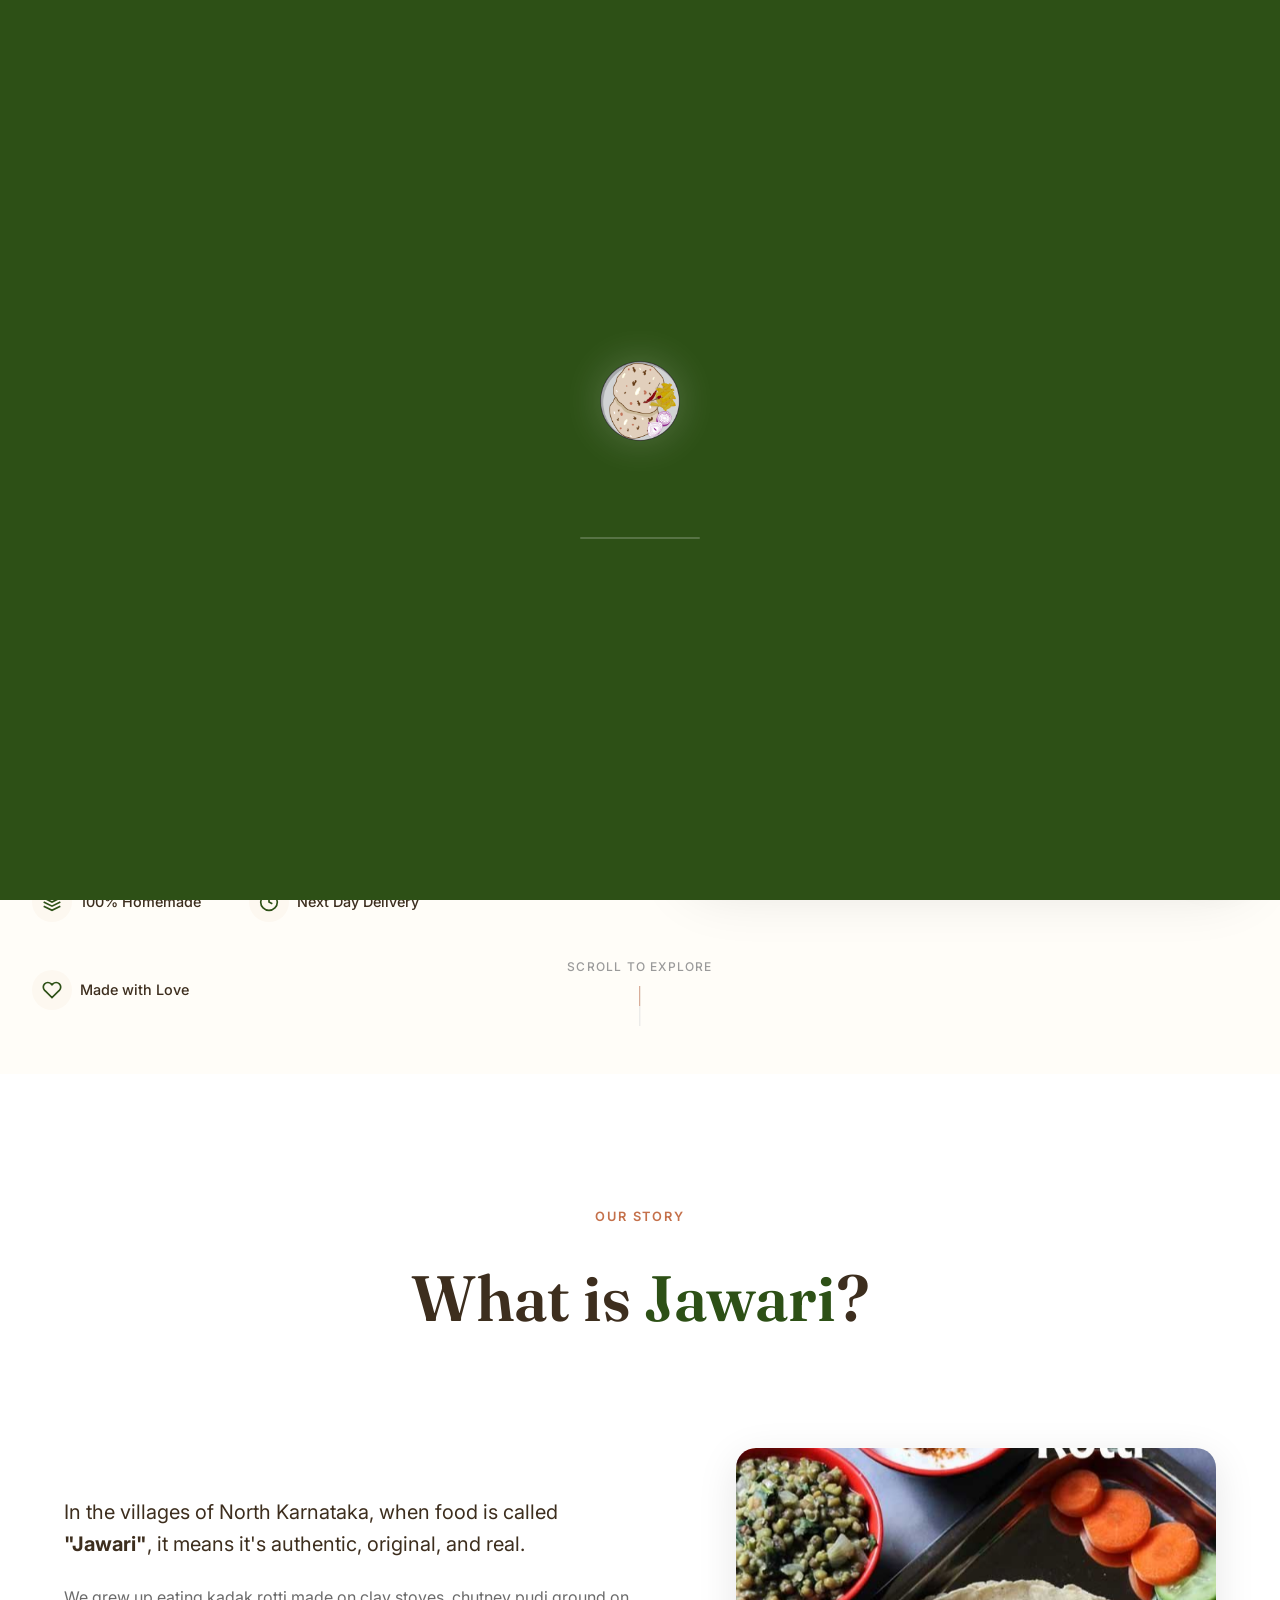
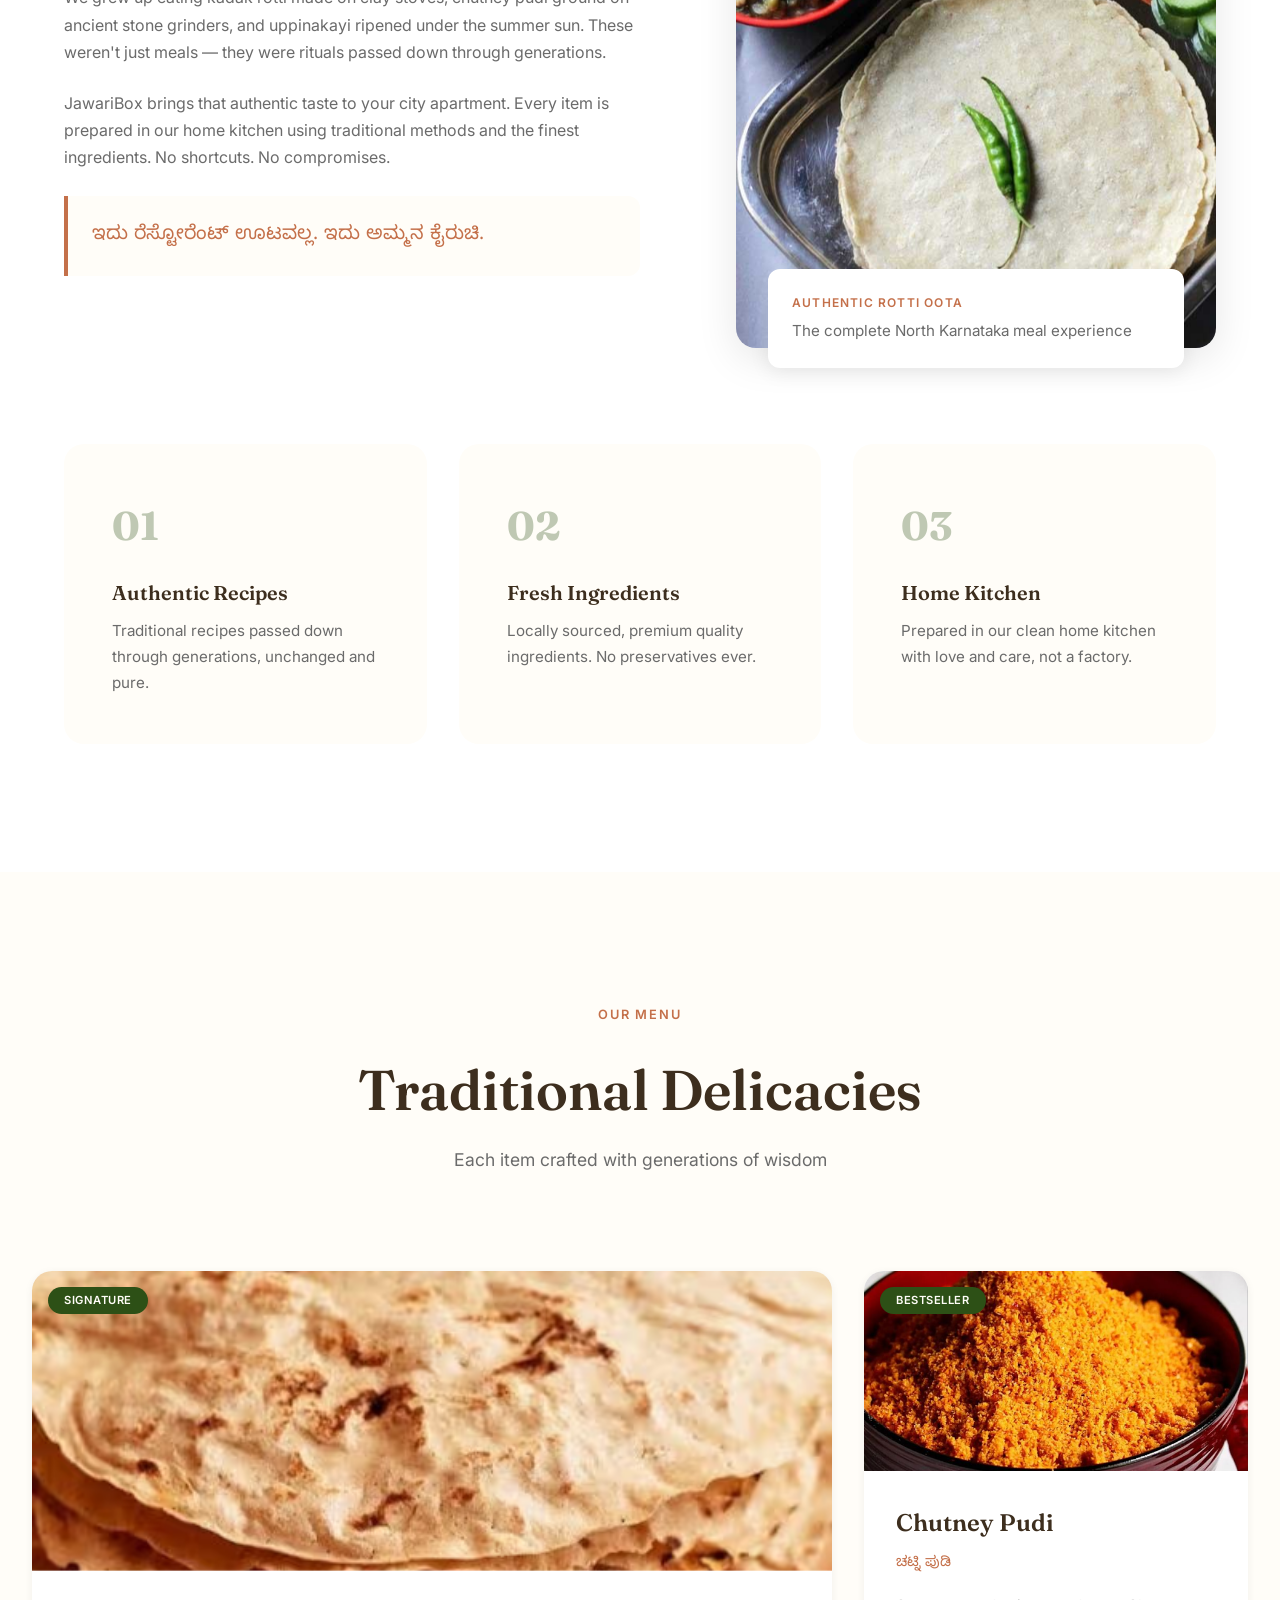
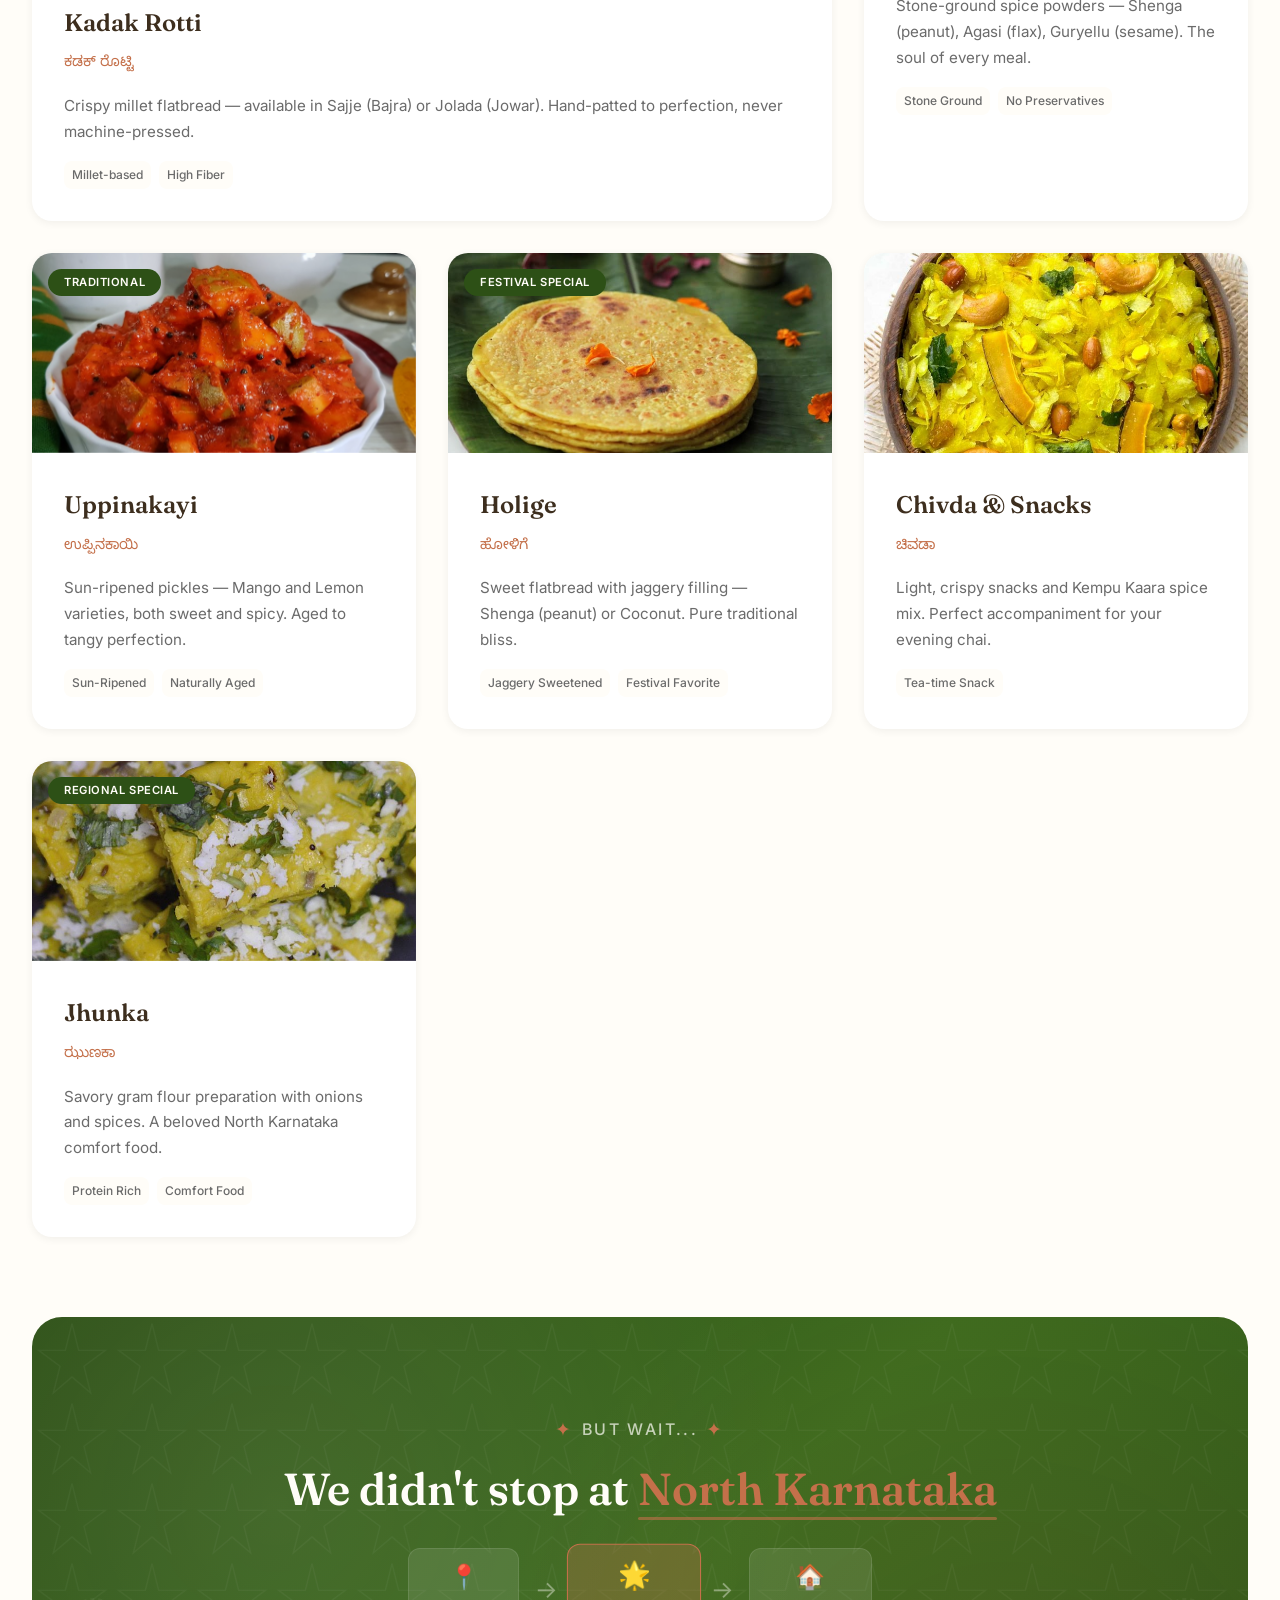
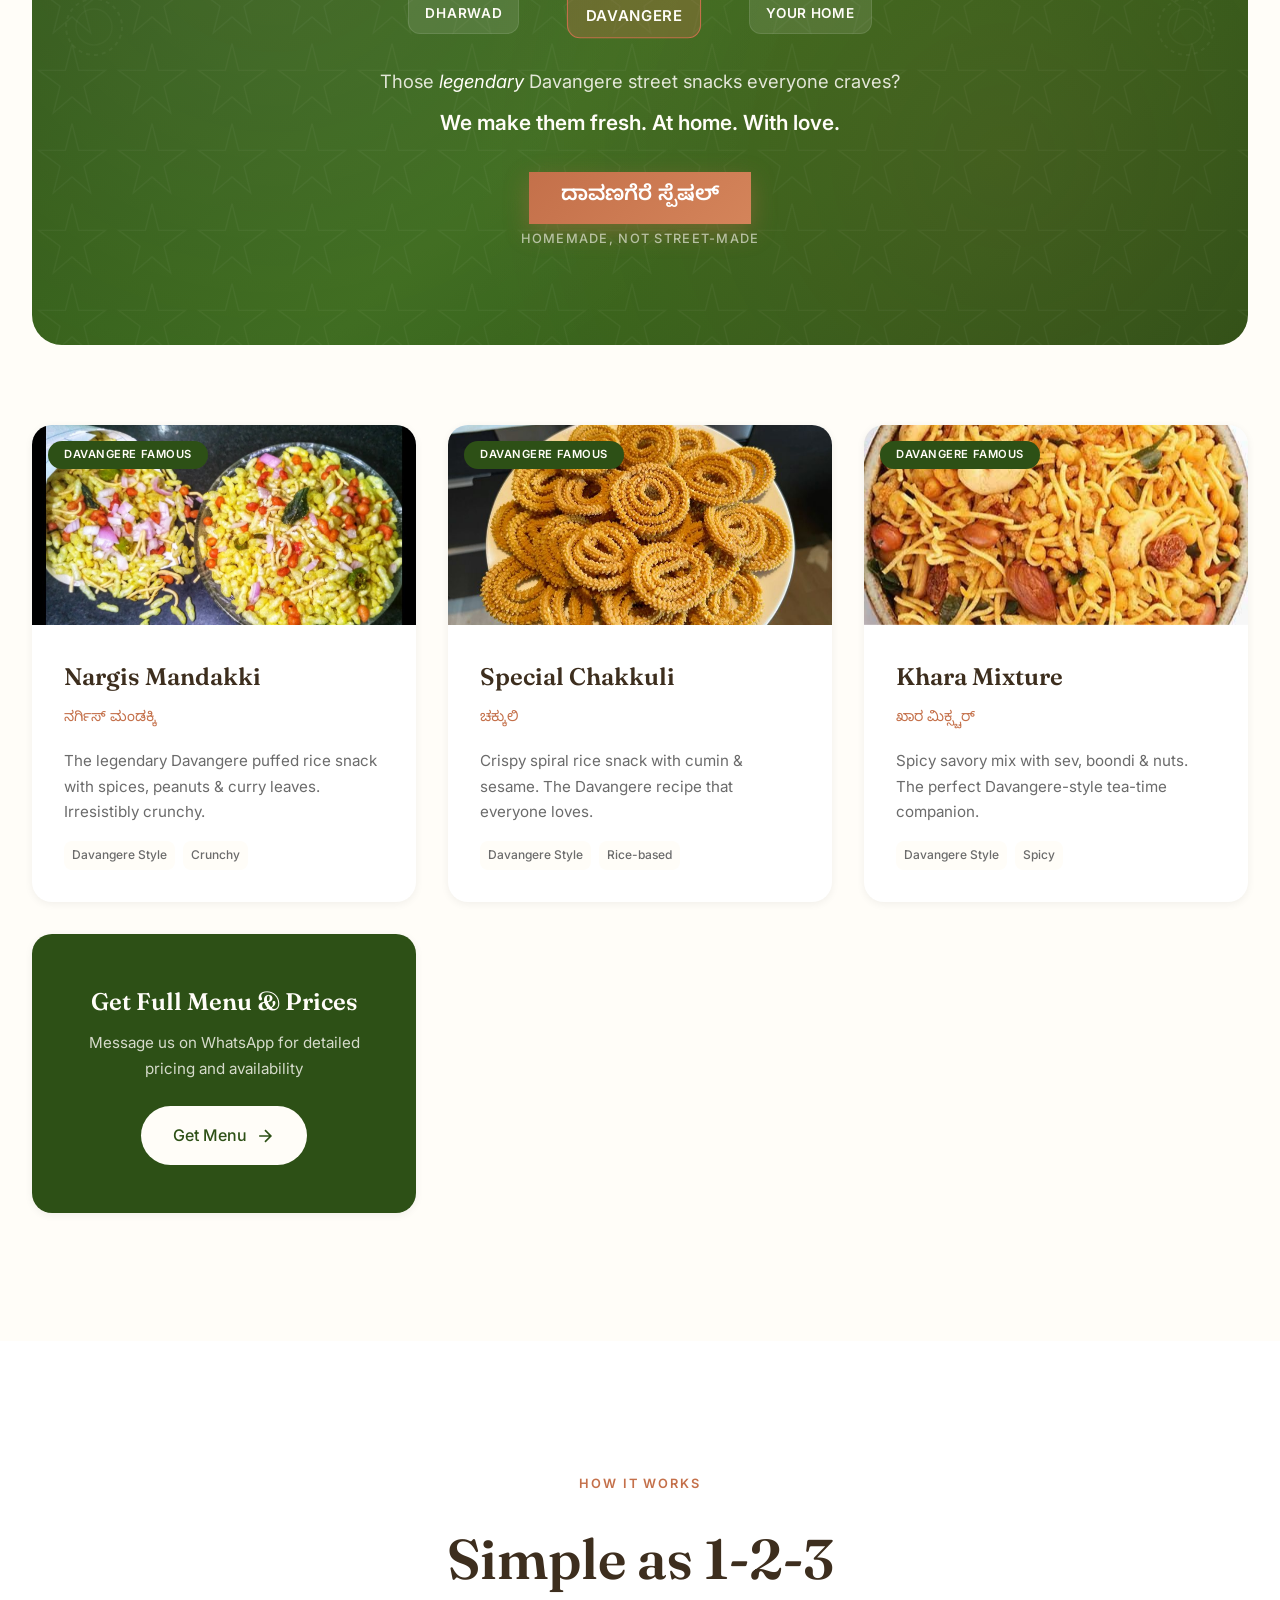
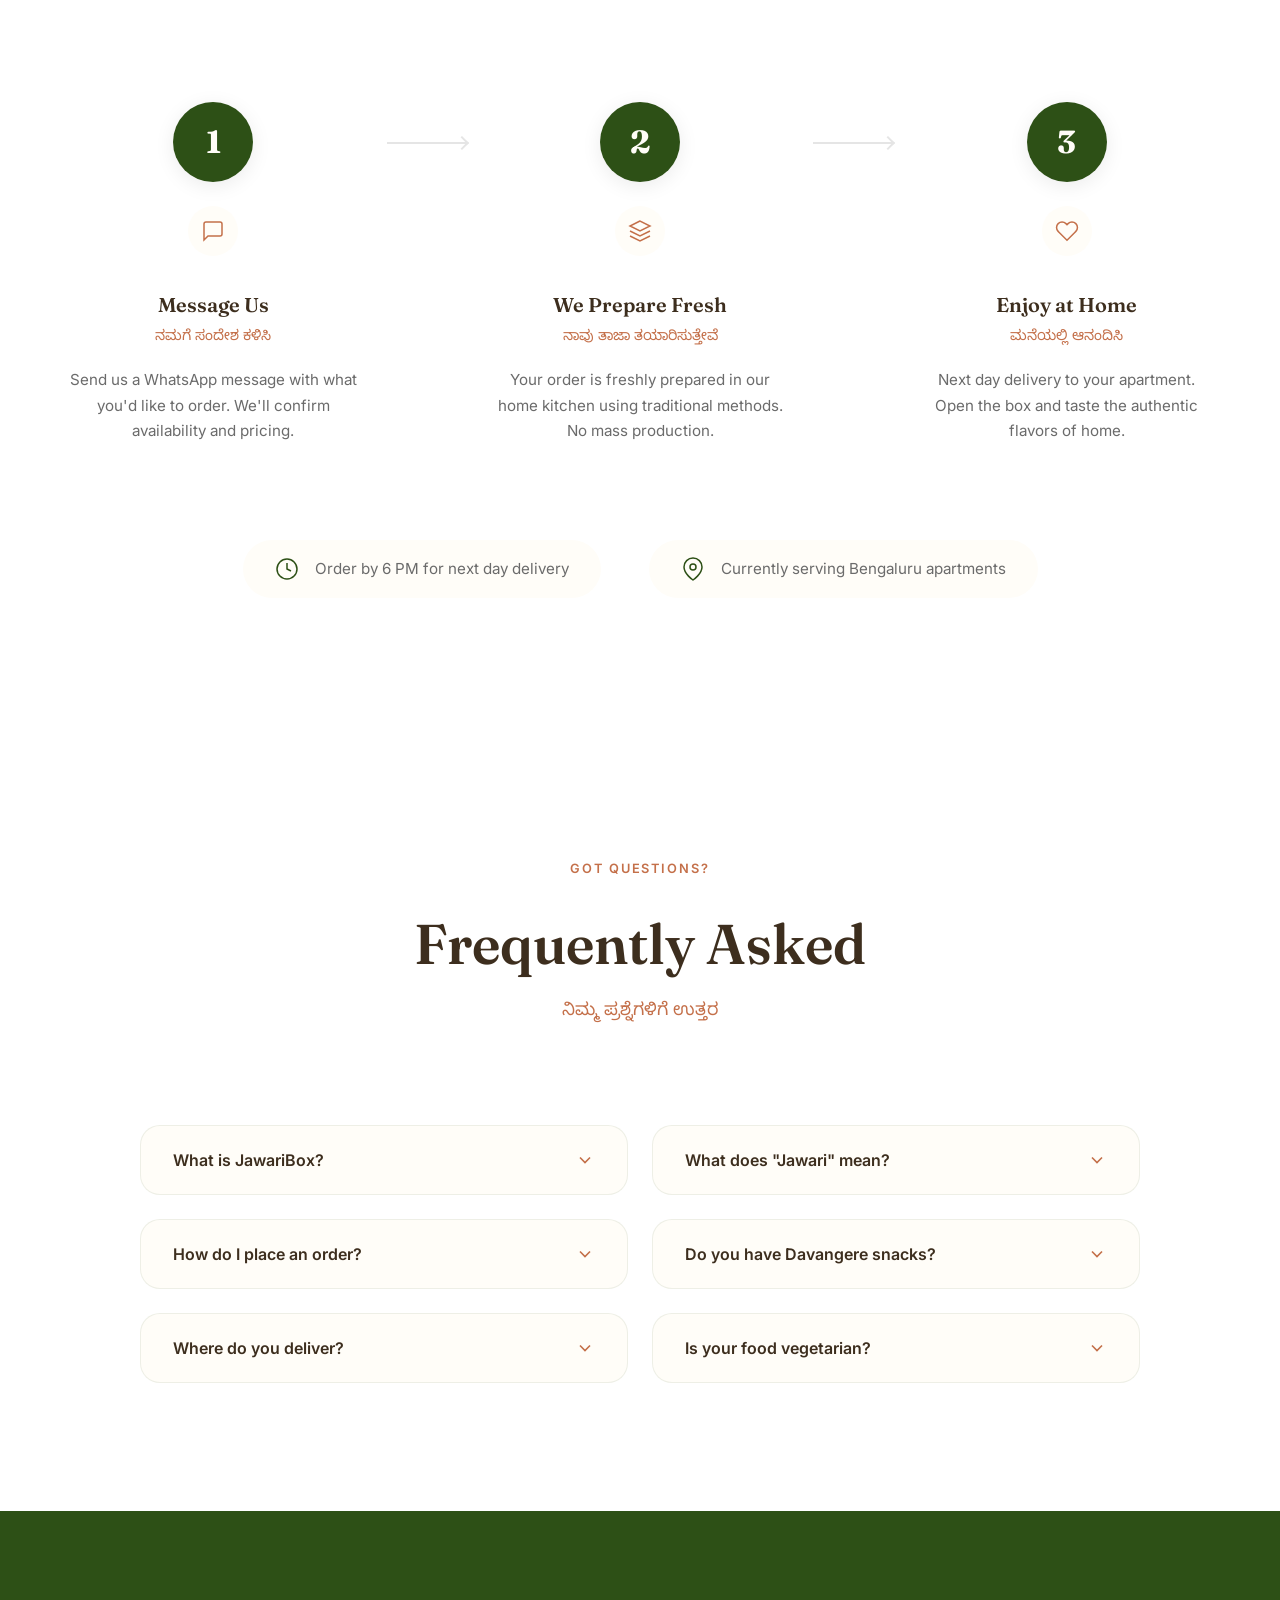
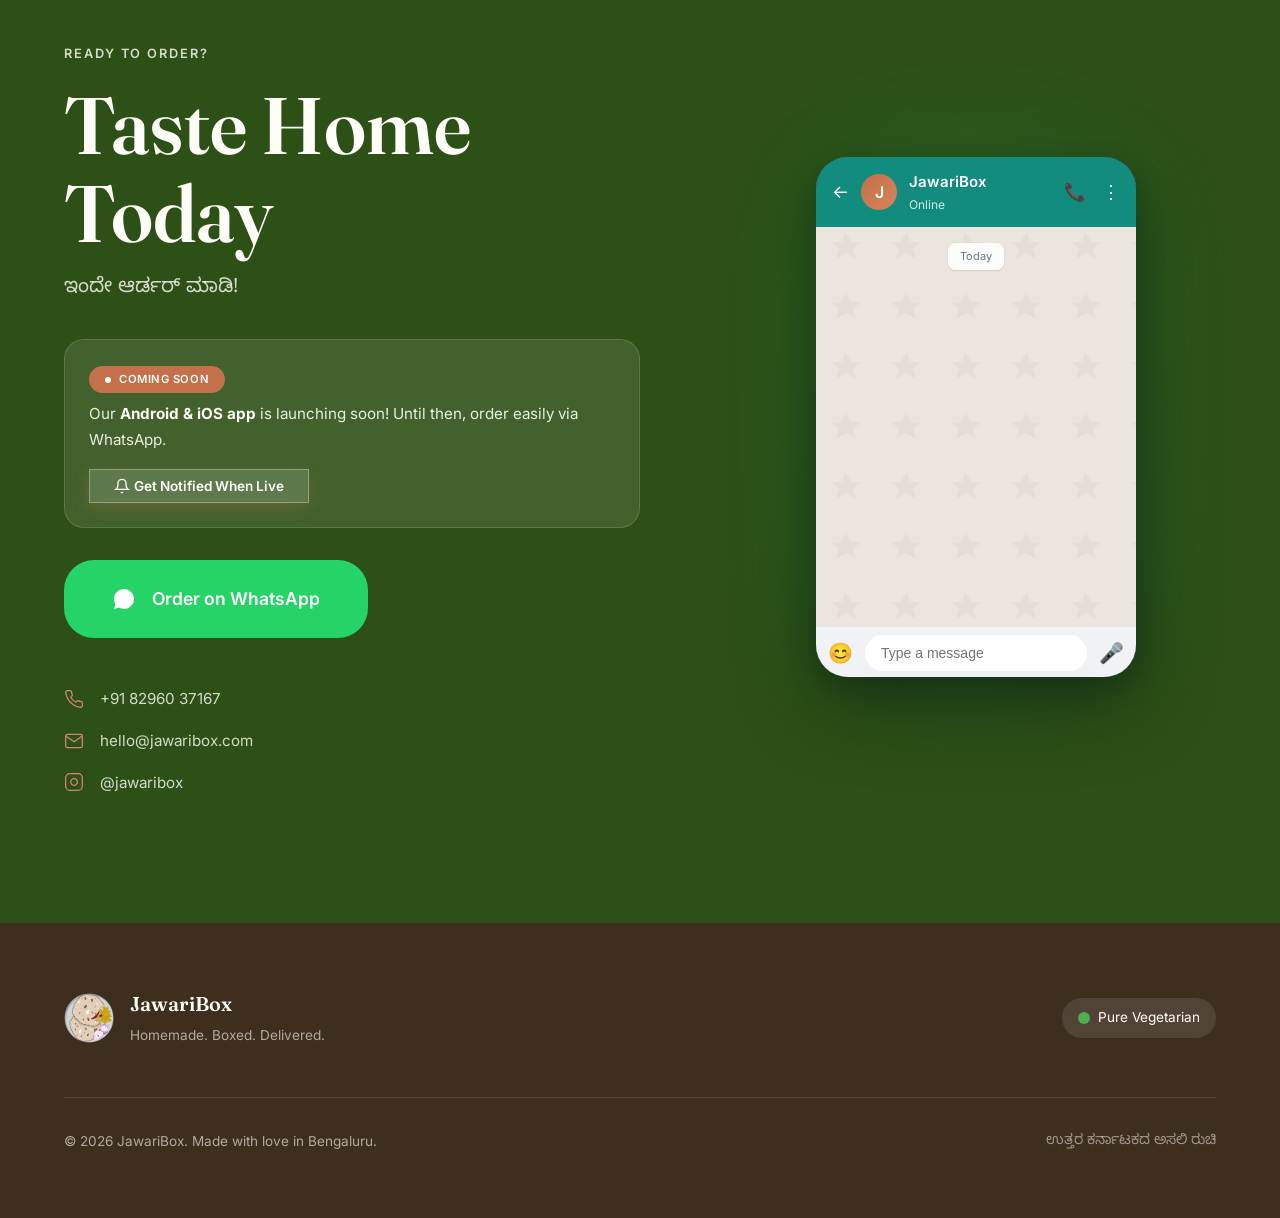
==== commit 82640708: "Fix copyright year to 2026 Co-Authored-By: Claude Opus 4.5 <noreply@anthropic.com>" ====
--- a/public/index.html
+++ b/public/index.html
@@ -1032,7 +1032,7 @@
             </div>
 
             <div class="footer-bottom">
-                <p class="footer-copy">&copy; 2024 JawariBox. Made with love in Bengaluru.</p>
+                <p class="footer-copy">&copy; 2026 JawariBox. Made with love in Bengaluru.</p>
                 <p class="footer-kn">ಉತ್ತರ ಕರ್ನಾಟಕದ ಅಸಲಿ ರುಚಿ</p>
             </div>
         </div>
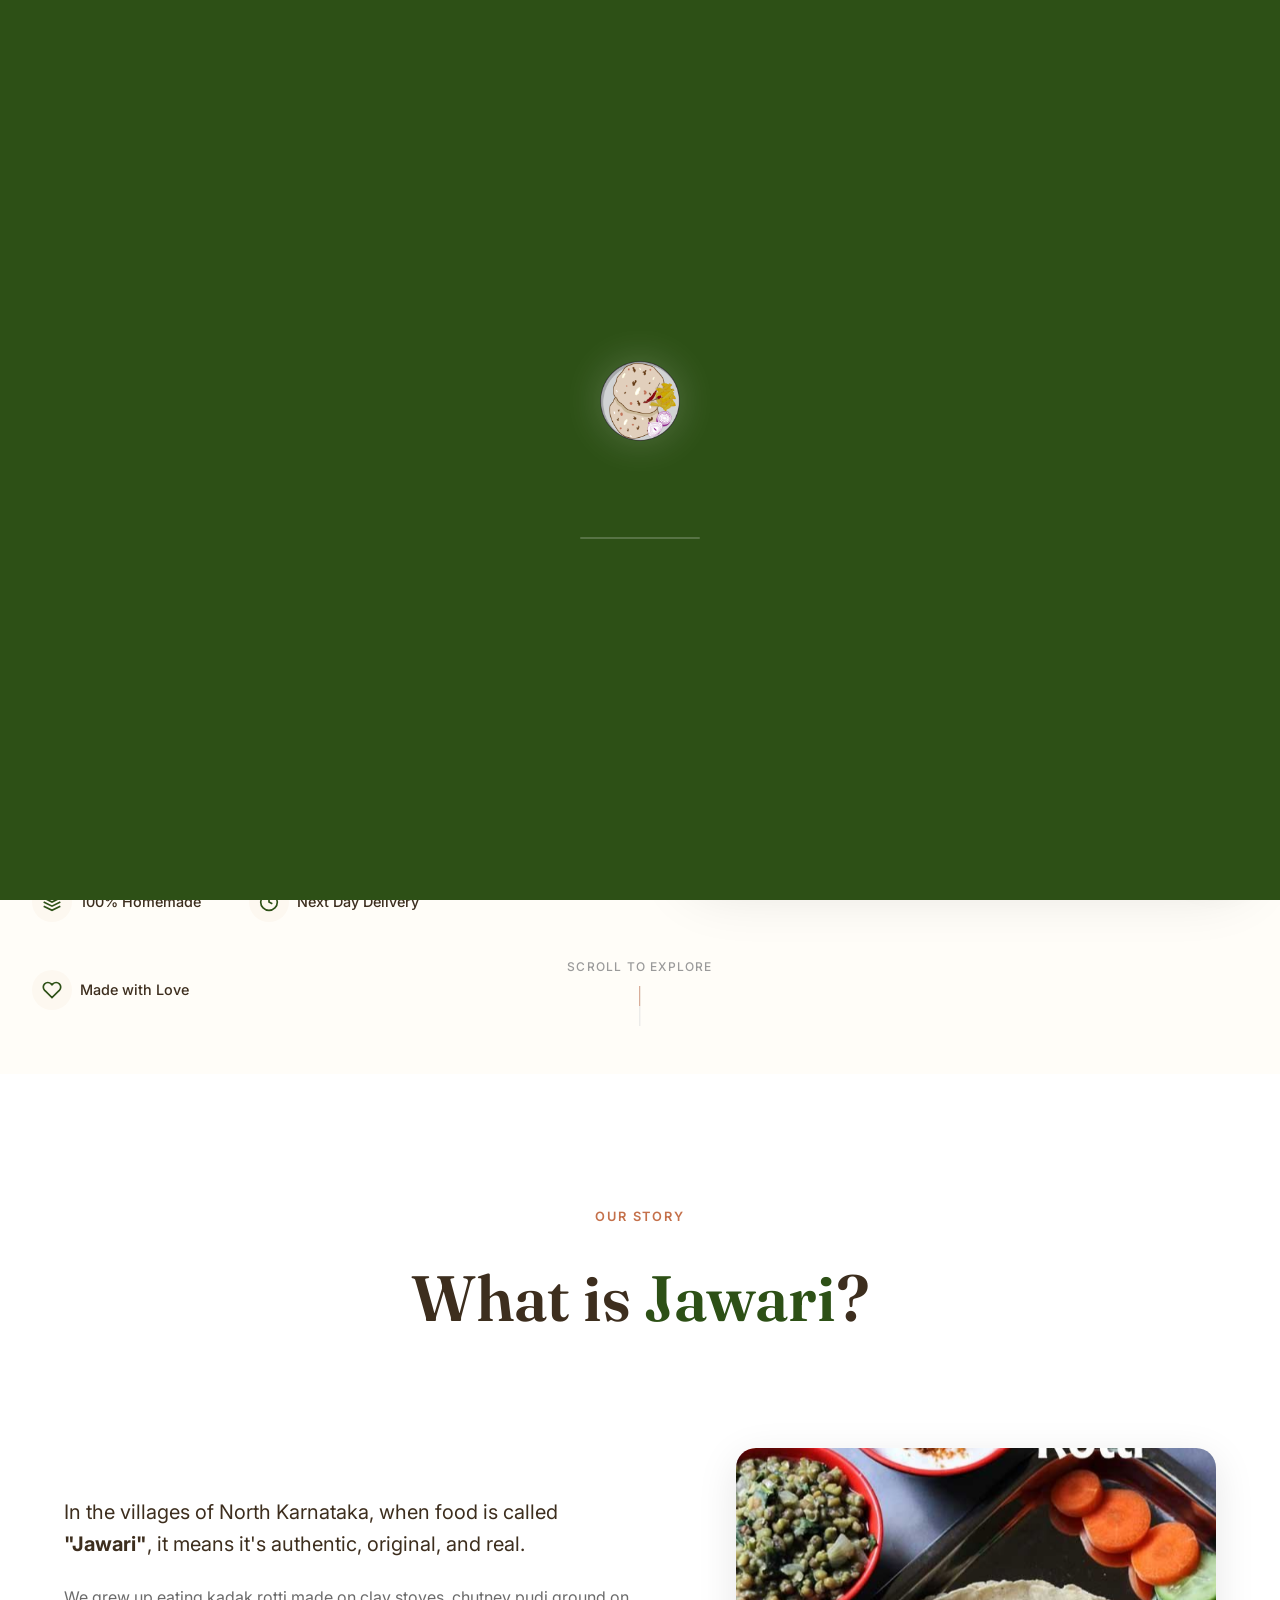
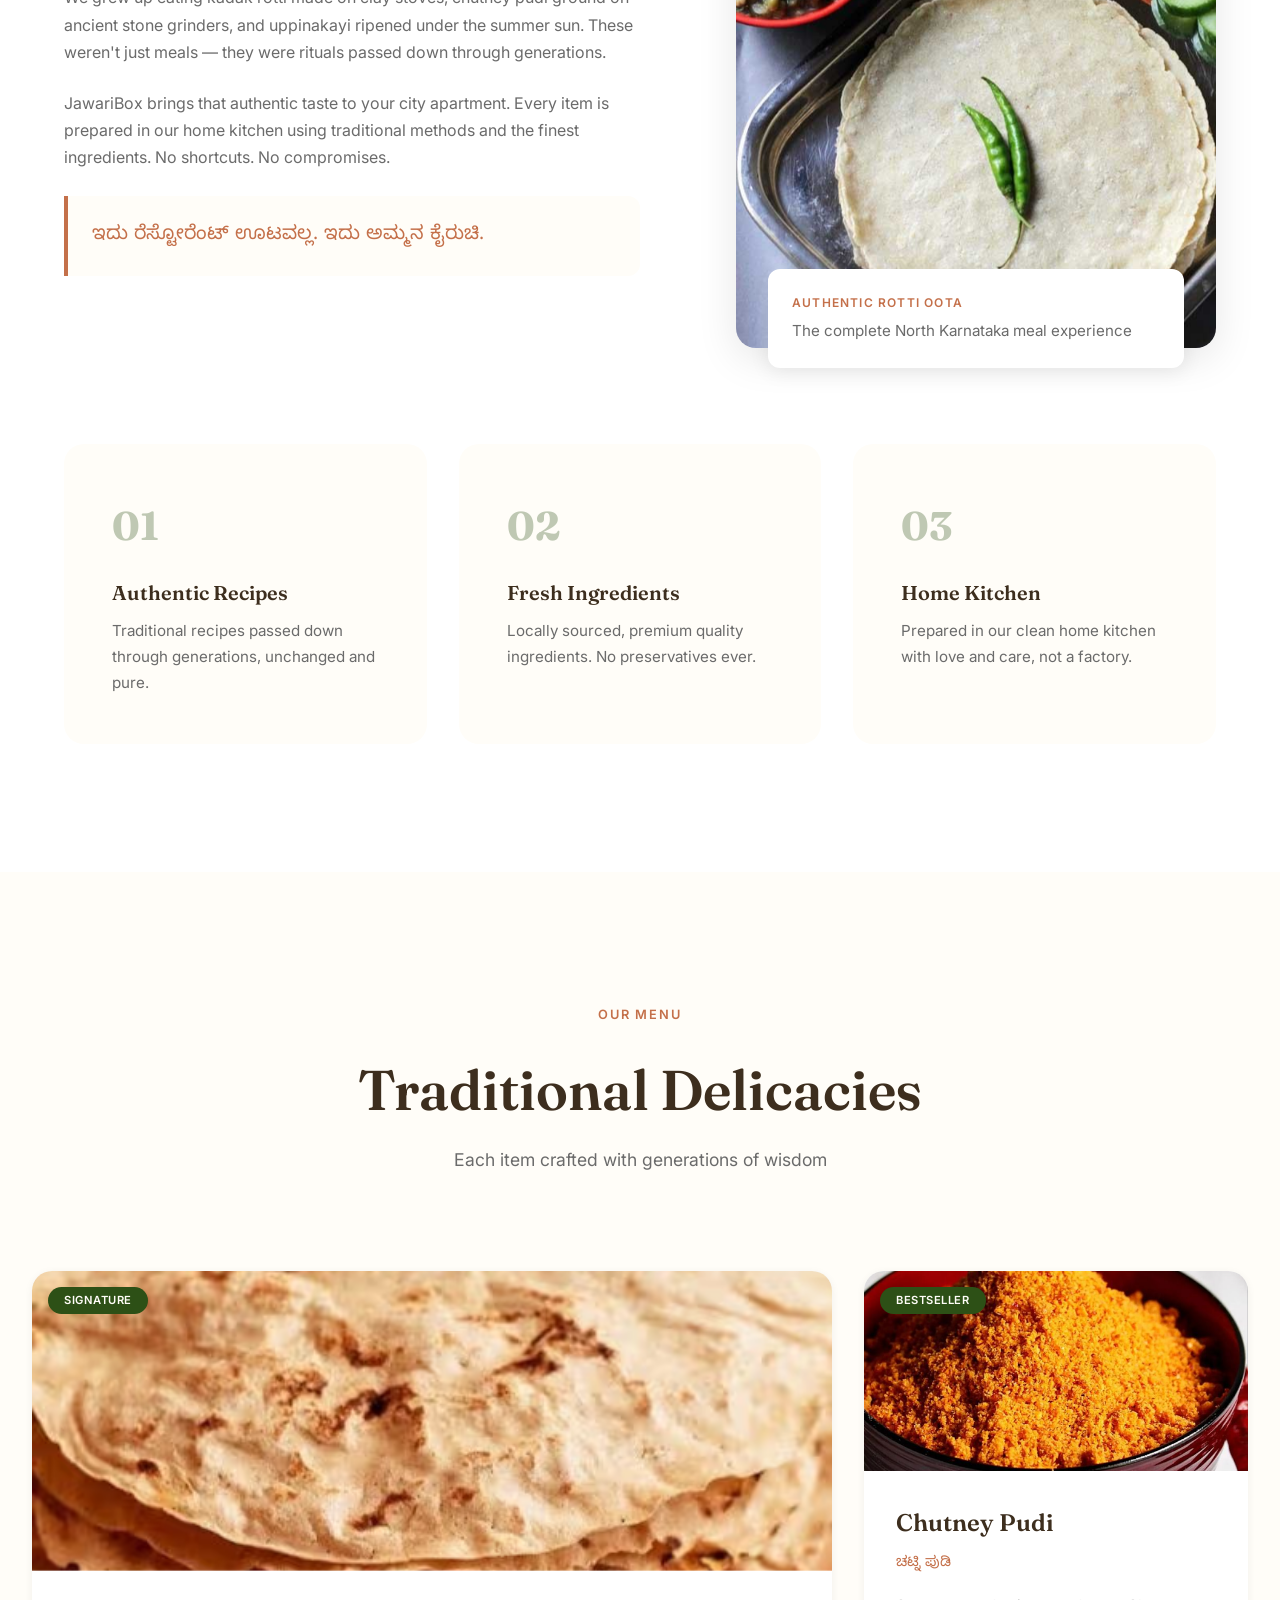
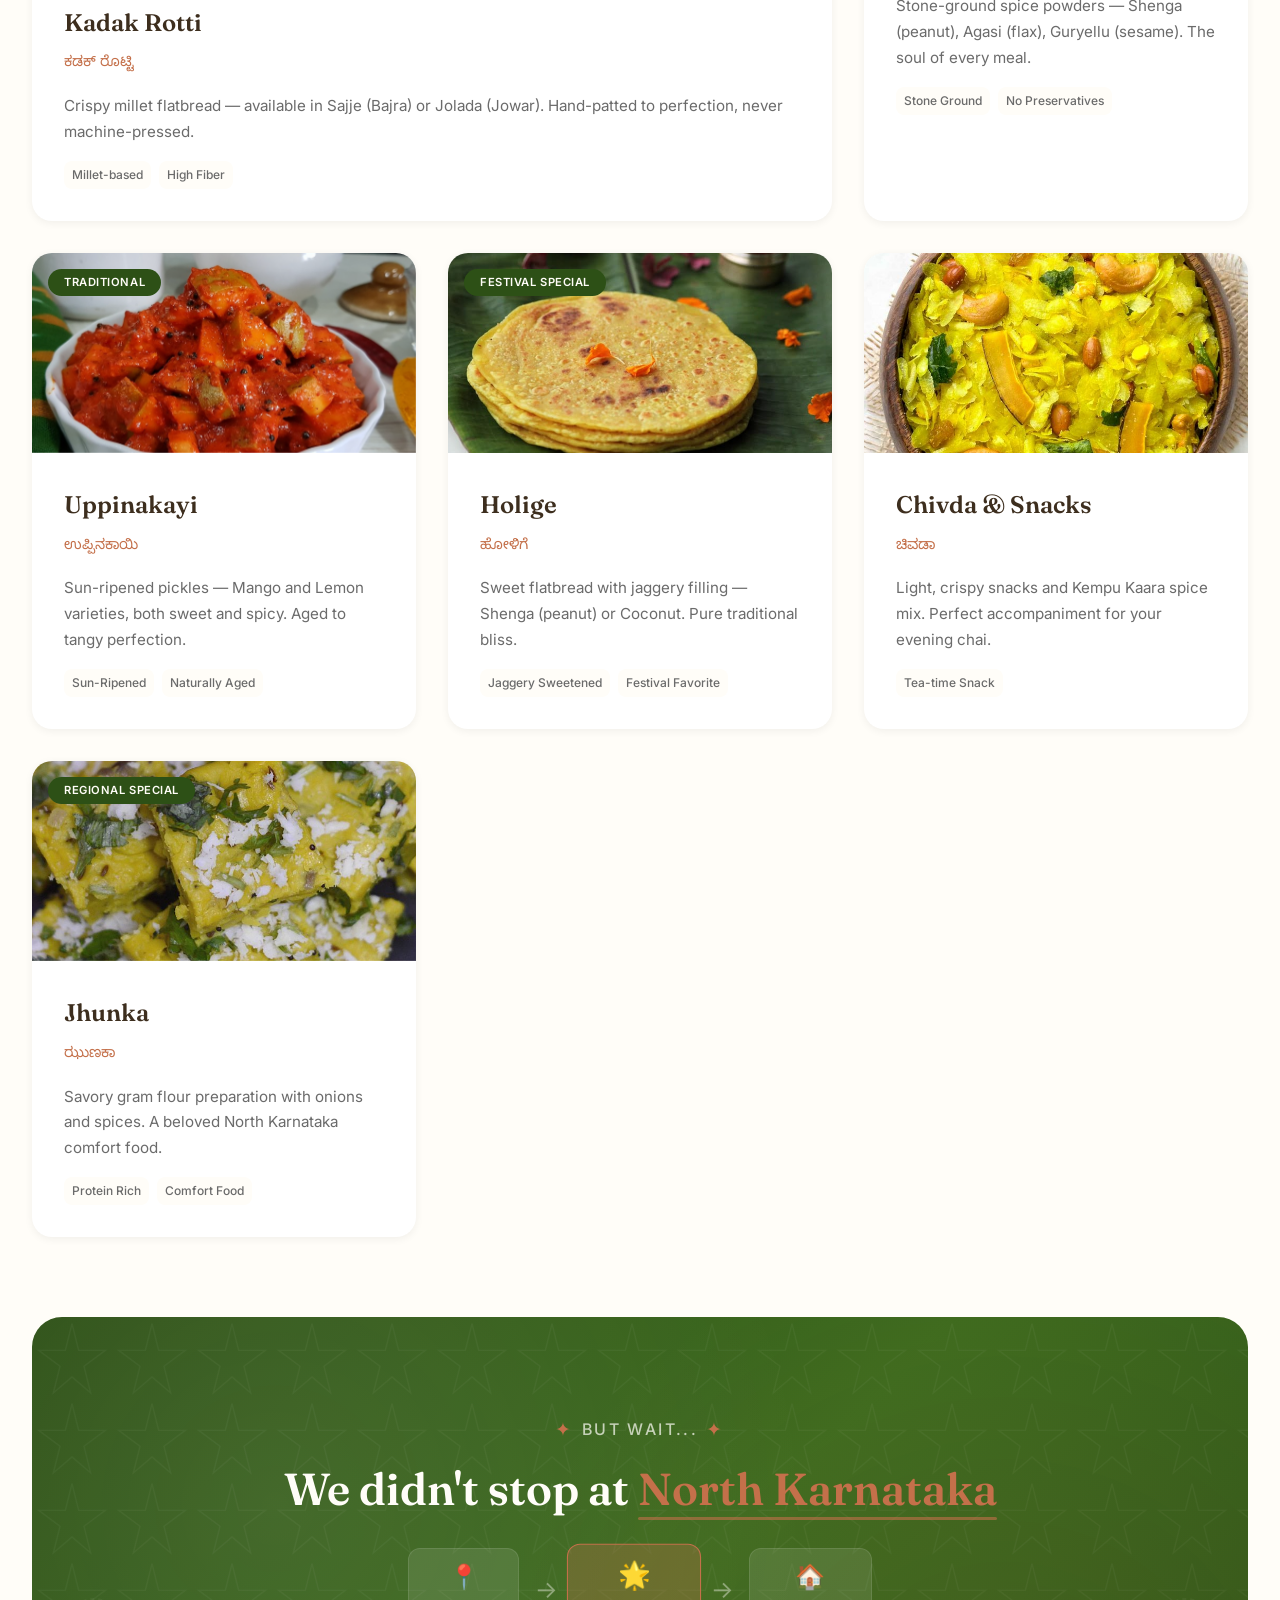
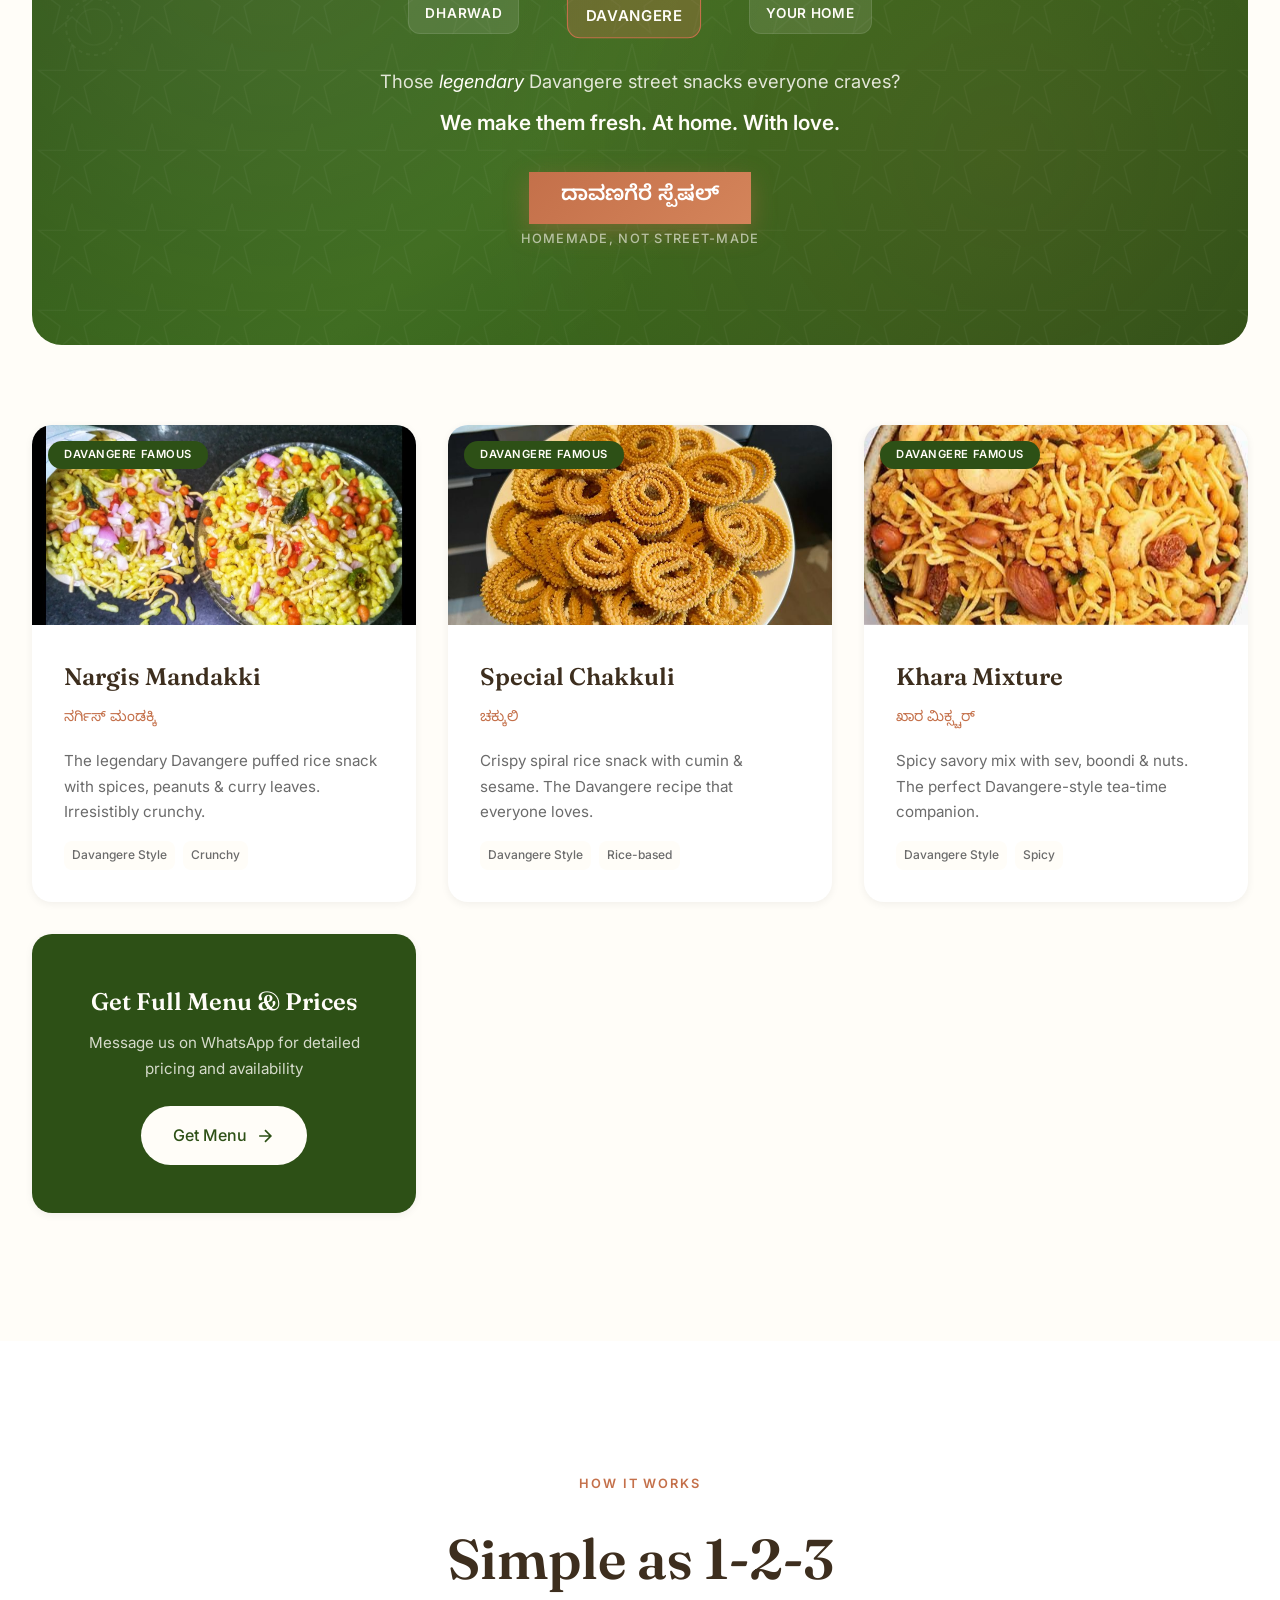
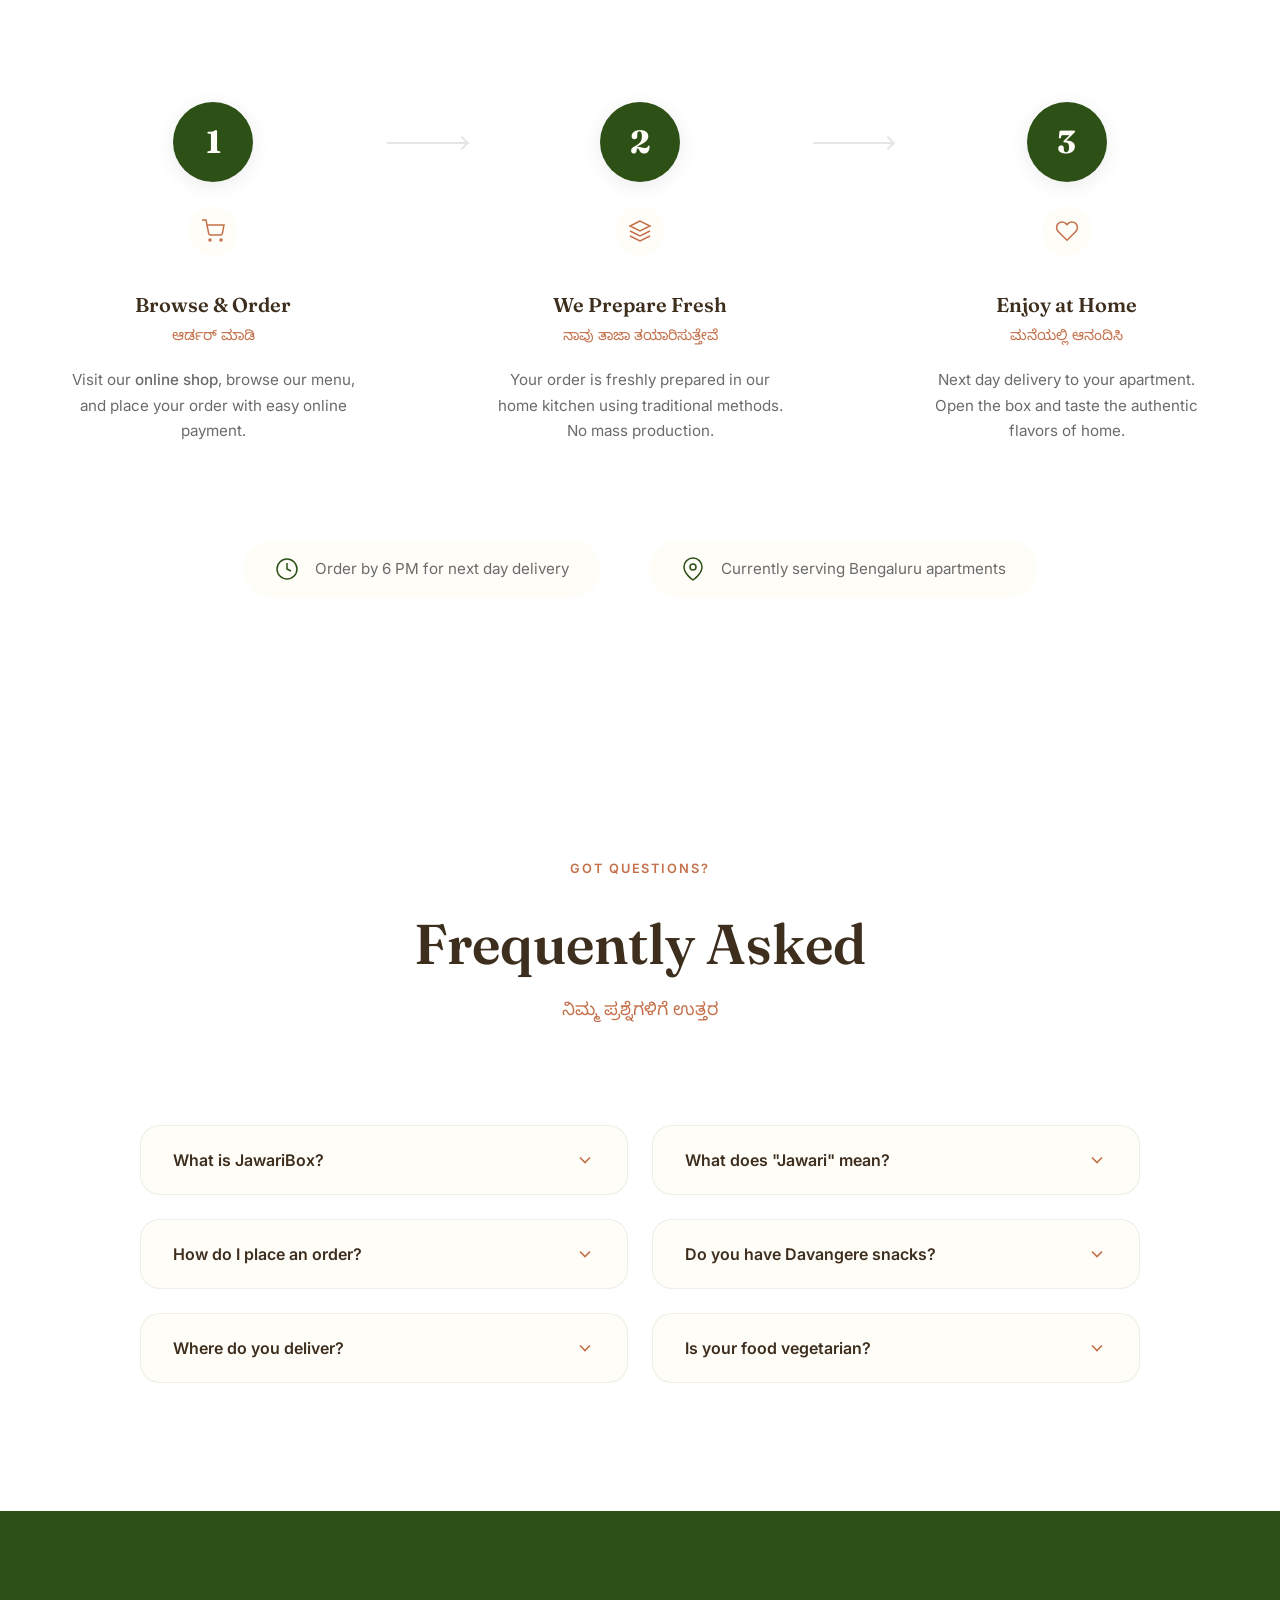
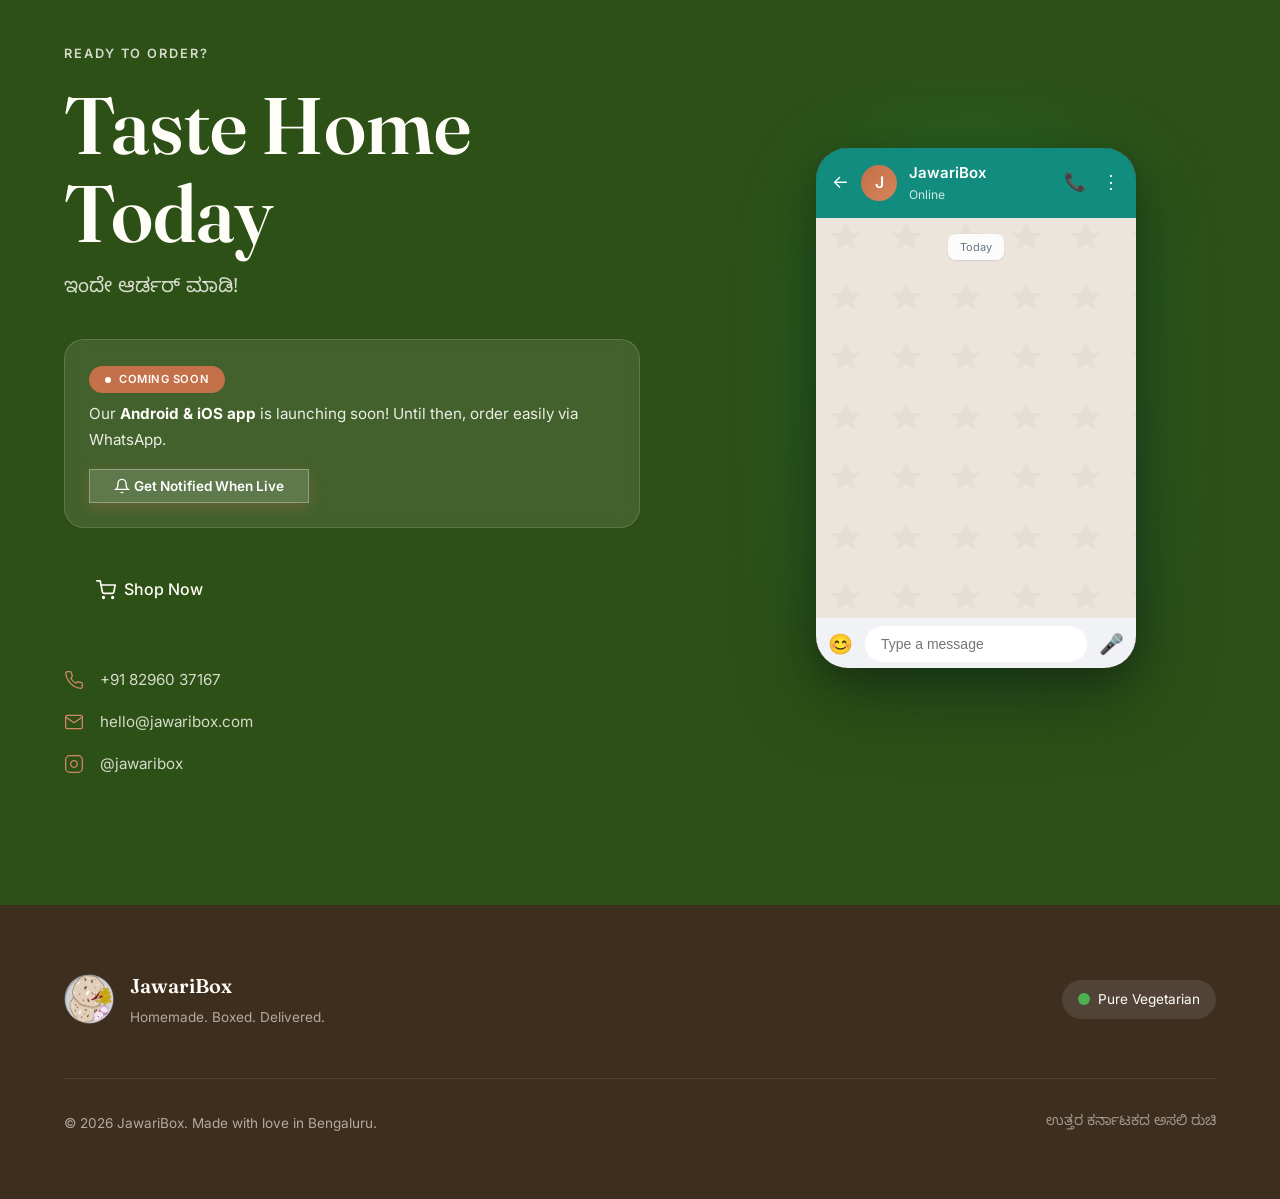
==== commit 21eabcad: "Add shop.jawaribox.com links throughout website - Update nav CTA button to link to shop - Update her" ====
--- a/public/index.html
+++ b/public/index.html
@@ -316,7 +316,7 @@
     <script src="https://cdnjs.cloudflare.com/ajax/libs/gsap/3.12.5/ScrollToPlugin.min.js"></script>
     <script src="https://unpkg.com/lenis@1.1.13/dist/lenis.min.js"></script>
 
-    <link rel="stylesheet" href="styles.css">
+    <link rel="stylesheet" href="styles-v4.css">
 </head>
 <body>
     <!-- Preloader -->
@@ -350,11 +350,11 @@
                 <a href="#faq" class="nav-link">FAQ</a>
             </div>
 
-            <a href="https://wa.me/918296037167" class="nav-cta" target="_blank">
+            <a href="https://shop.jawaribox.com" class="nav-cta">
                 <span class="cta-icon">
-                    <svg viewBox="0 0 24 24" fill="currentColor"><path d="M17.472 14.382c-.297-.149-1.758-.867-2.03-.967-.273-.099-.471-.148-.67.15-.197.297-.767.966-.94 1.164-.173.199-.347.223-.644.075-.297-.15-1.255-.463-2.39-1.475-.883-.788-1.48-1.761-1.653-2.059-.173-.297-.018-.458.13-.606.134-.133.298-.347.446-.52.149-.174.198-.298.298-.497.099-.198.05-.371-.025-.52-.075-.149-.669-1.612-.916-2.207-.242-.579-.487-.5-.669-.51-.173-.008-.371-.01-.57-.01-.198 0-.52.074-.792.372-.272.297-1.04 1.016-1.04 2.479 0 1.462 1.065 2.875 1.213 3.074.149.198 2.096 3.2 5.077 4.487.709.306 1.262.489 1.694.625.712.227 1.36.195 1.871.118.571-.085 1.758-.719 2.006-1.413.248-.694.248-1.289.173-1.413-.074-.124-.272-.198-.57-.347z"/></svg>
+                    <svg viewBox="0 0 24 24" fill="none" stroke="currentColor" stroke-width="2" stroke-linecap="round" stroke-linejoin="round"><circle cx="9" cy="21" r="1"/><circle cx="20" cy="21" r="1"/><path d="M1 1h4l2.68 13.39a2 2 0 0 0 2 1.61h9.72a2 2 0 0 0 2-1.61L23 6H6"/></svg>
                 </span>
-                <span>Order Now</span>
+                <span>Shop Now</span>
             </a>
         </div>
     </nav>
@@ -398,8 +398,8 @@
                 </div>
 
                 <div class="hero-actions">
-                    <a href="https://wa.me/918296037167?text=Hi!%20I%20want%20to%20order%20from%20JawariBox" class="btn btn-primary" target="_blank">
-                        <span>Order on WhatsApp</span>
+                    <a href="https://shop.jawaribox.com" class="btn btn-primary">
+                        <span>Shop Now</span>
                         <svg viewBox="0 0 24 24" fill="none" stroke="currentColor" stroke-width="2"><path d="M5 12h14M12 5l7 7-7 7"/></svg>
                     </a>
                     <a href="#menu" class="btn btn-secondary">
@@ -761,13 +761,13 @@
                     <div class="step-visual">
                         <div class="step-number">1</div>
                         <div class="step-icon">
-                            <svg viewBox="0 0 24 24" fill="none" stroke="currentColor" stroke-width="1.5"><path d="M21 15a2 2 0 0 1-2 2H7l-4 4V5a2 2 0 0 1 2-2h14a2 2 0 0 1 2 2z"/></svg>
+                            <svg viewBox="0 0 24 24" fill="none" stroke="currentColor" stroke-width="1.5"><circle cx="9" cy="21" r="1"/><circle cx="20" cy="21" r="1"/><path d="M1 1h4l2.68 13.39a2 2 0 0 0 2 1.61h9.72a2 2 0 0 0 2-1.61L23 6H6"/></svg>
                         </div>
                     </div>
                     <div class="step-content">
-                        <h3>Message Us</h3>
-                        <p class="step-kn">ನಮಗೆ ಸಂದೇಶ ಕಳಿಸಿ</p>
-                        <p>Send us a WhatsApp message with what you'd like to order. We'll confirm availability and pricing.</p>
+                        <h3>Browse & Order</h3>
+                        <p class="step-kn">ಆರ್ಡರ್ ಮಾಡಿ</p>
+                        <p>Visit our <a href="https://shop.jawaribox.com" style="color: var(--color-primary); font-weight: 500;">online shop</a>, browse our menu, and place your order with easy online payment.</p>
                     </div>
                 </div>
 
@@ -859,7 +859,7 @@
                         </svg>
                     </button>
                     <div class="faq-answer">
-                        <p>Ordering is simple! Just send us a <strong>WhatsApp message</strong> at +91 82960 37167 with your order. We confirm availability, prepare fresh food in our home kitchen, and deliver to your apartment. Order by 6 PM for next day delivery!</p>
+                        <p>Ordering is simple! Visit our <a href="https://shop.jawaribox.com" style="color: var(--color-primary); font-weight: 500;">online shop</a>, browse our menu, add items to your cart, and checkout with easy online payment. We prepare fresh food in our home kitchen and deliver to your apartment. Order by 6 PM for next day delivery!</p>
                     </div>
                 </div>
 
@@ -922,9 +922,9 @@
                     </button>
                 </div>
 
-                <a href="https://wa.me/918296037167?text=Hi!%20I%20want%20to%20order%20from%20JawariBox" class="btn btn-whatsapp" target="_blank">
-                    <svg viewBox="0 0 24 24" fill="currentColor"><path d="M17.472 14.382c-.297-.149-1.758-.867-2.03-.967-.273-.099-.471-.148-.67.15-.197.297-.767.966-.94 1.164-.173.199-.347.223-.644.075-.297-.15-1.255-.463-2.39-1.475-.883-.788-1.48-1.761-1.653-2.059-.173-.297-.018-.458.13-.606.134-.133.298-.347.446-.52.149-.174.198-.298.298-.497.099-.198.05-.371-.025-.52-.075-.149-.669-1.612-.916-2.207-.242-.579-.487-.5-.669-.51-.173-.008-.371-.01-.57-.01-.198 0-.52.074-.792.372-.272.297-1.04 1.016-1.04 2.479 0 1.462 1.065 2.875 1.213 3.074.149.198 2.096 3.2 5.077 4.487.709.306 1.262.489 1.694.625.712.227 1.36.195 1.871.118.571-.085 1.758-.719 2.006-1.413.248-.694.248-1.289.173-1.413-.074-.124-.272-.198-.57-.347z"/><path d="M12 2C6.477 2 2 6.477 2 12c0 1.89.525 3.66 1.438 5.168L2 22l4.832-1.438A9.955 9.955 0 0012 22c5.523 0 10-4.477 10-10S17.523 2 12 2z"/></svg>
-                    <span>Order on WhatsApp</span>
+                <a href="https://shop.jawaribox.com" class="btn btn-primary">
+                    <svg viewBox="0 0 24 24" fill="none" stroke="currentColor" stroke-width="2" stroke-linecap="round" stroke-linejoin="round"><circle cx="9" cy="21" r="1"/><circle cx="20" cy="21" r="1"/><path d="M1 1h4l2.68 13.39a2 2 0 0 0 2 1.61h9.72a2 2 0 0 0 2-1.61L23 6H6"/></svg>
+                    <span>Shop Now</span>
                 </a>
 
                 <div class="cta-contacts">
@@ -1183,6 +1183,6 @@
         });
     </script>
 
-    <script src="script.js"></script>
+    <script src="script-v4.js"></script>
 </body>
 </html>
--- a/public/styles-v4.css
+++ b/public/styles-v4.css
@@ -0,0 +1,2489 @@
+/* ============================================
+   JAWARIBOX V4 - Fresh & Premium
+   Clean, warm, approachable design
+   ============================================ */
+
+:root {
+    /* Color Palette - Warm & Natural */
+    --cream: #FFFDF8;
+    --cream-dark: #FDF8F0;
+    --white: #FFFFFF;
+
+    --green: #2D5016;
+    --green-light: #4A7A2A;
+    --green-dark: #1E3A0F;
+
+    --terracotta: #C4704A;
+    --terracotta-light: #D4886A;
+    --terracotta-dark: #A85A38;
+
+    --brown: #3D2E1E;
+    --brown-light: #5C4A36;
+
+    --gray: #6B6B6B;
+    --gray-light: #9A9A9A;
+    --gray-lighter: #E5E5E5;
+
+    /* Typography */
+    --font-display: 'Fraunces', serif;
+    --font-body: 'Inter', sans-serif;
+    --font-kannada: 'Noto Sans Kannada', sans-serif;
+
+    /* Spacing */
+    --space-xs: 0.25rem;
+    --space-sm: 0.5rem;
+    --space-md: 1rem;
+    --space-lg: 1.5rem;
+    --space-xl: 2rem;
+    --space-2xl: 3rem;
+    --space-3xl: 4rem;
+    --space-4xl: 6rem;
+    --space-5xl: 8rem;
+
+    /* Border Radius */
+    --radius-sm: 8px;
+    --radius-md: 12px;
+    --radius-lg: 20px;
+    --radius-xl: 30px;
+
+    /* Shadows */
+    --shadow-sm: 0 2px 8px rgba(0, 0, 0, 0.06);
+    --shadow-md: 0 4px 20px rgba(0, 0, 0, 0.08);
+    --shadow-lg: 0 10px 40px rgba(0, 0, 0, 0.1);
+    --shadow-xl: 0 20px 60px rgba(0, 0, 0, 0.12);
+
+    /* Transitions */
+    --ease: cubic-bezier(0.25, 0.46, 0.45, 0.94);
+    --ease-out: cubic-bezier(0.16, 1, 0.3, 1);
+
+    /* Container */
+    --container: min(90vw, 1200px);
+    --container-wide: min(95vw, 1400px);
+}
+
+/* ============================================
+   RESET & BASE
+   ============================================ */
+*, *::before, *::after {
+    box-sizing: border-box;
+    margin: 0;
+    padding: 0;
+}
+
+html {
+    font-size: 16px;
+}
+
+html.lenis, html.lenis body {
+    height: auto;
+}
+
+.lenis.lenis-smooth {
+    scroll-behavior: auto !important;
+}
+
+.lenis.lenis-smooth [data-lenis-prevent] {
+    overscroll-behavior: contain;
+}
+
+.lenis.lenis-stopped {
+    overflow: hidden;
+}
+
+.lenis.lenis-scrolling iframe {
+    pointer-events: none;
+}
+
+body {
+    font-family: var(--font-body);
+    font-size: 1rem;
+    line-height: 1.7;
+    color: var(--brown);
+    background: var(--cream);
+    overflow-x: hidden;
+    -webkit-font-smoothing: antialiased;
+    -moz-osx-font-smoothing: grayscale;
+}
+
+/* Performance optimizations */
+.hero-image,
+.menu-item-image img,
+.about-image-wrapper img,
+.cta-visual img,
+.floating-card {
+    will-change: transform;
+    backface-visibility: hidden;
+    -webkit-backface-visibility: hidden;
+}
+
+section {
+    transform: translateZ(0);
+}
+
+a {
+    color: inherit;
+    text-decoration: none;
+    transition: color 0.3s var(--ease);
+}
+
+img {
+    max-width: 100%;
+    height: auto;
+    display: block;
+}
+
+button {
+    font-family: inherit;
+    cursor: pointer;
+    border: none;
+    background: none;
+}
+
+/* ============================================
+   PRELOADER
+   ============================================ */
+.preloader {
+    position: fixed;
+    inset: 0;
+    z-index: 9999;
+    background: var(--green);
+    display: flex;
+    align-items: center;
+    justify-content: center;
+    transition: opacity 0.6s var(--ease), visibility 0.6s;
+}
+
+.preloader.hidden {
+    opacity: 0;
+    visibility: hidden;
+    pointer-events: none;
+}
+
+.preloader-content {
+    text-align: center;
+}
+
+.preloader-logo {
+    margin-bottom: var(--space-lg);
+}
+
+.preloader-logo img {
+    width: 80px;
+    height: 80px;
+    border-radius: 50%;
+    margin: 0 auto;
+    box-shadow: 0 0 40px rgba(255, 255, 255, 0.2);
+}
+
+.preloader-word {
+    display: block;
+    font-family: var(--font-kannada);
+    font-size: 1.5rem;
+    font-weight: 600;
+    color: var(--cream);
+    margin-bottom: var(--space-xl);
+    opacity: 0;
+    transform: translateY(20px);
+}
+
+.preloader-line {
+    width: 120px;
+    height: 2px;
+    background: rgba(255, 255, 255, 0.2);
+    margin: 0 auto;
+    border-radius: 2px;
+    overflow: hidden;
+    position: relative;
+}
+
+.preloader-line::after {
+    content: '';
+    position: absolute;
+    left: 0;
+    top: 0;
+    height: 100%;
+    width: 0%;
+    background: var(--cream);
+    border-radius: 2px;
+}
+
+/* ============================================
+   NAVIGATION
+   ============================================ */
+.navbar {
+    position: fixed;
+    top: 0;
+    left: 0;
+    right: 0;
+    z-index: 1000;
+    padding: var(--space-lg) var(--space-xl);
+    transition: all 0.4s var(--ease);
+}
+
+.navbar.scrolled {
+    background: rgba(255, 253, 248, 0.95);
+    backdrop-filter: blur(20px);
+    box-shadow: var(--shadow-sm);
+    padding: var(--space-md) var(--space-xl);
+}
+
+.nav-container {
+    max-width: var(--container-wide);
+    margin: 0 auto;
+    display: flex;
+    align-items: center;
+    justify-content: space-between;
+}
+
+.nav-logo {
+    display: flex;
+    align-items: center;
+    gap: var(--space-md);
+}
+
+.nav-logo img {
+    width: 50px;
+    height: 50px;
+    border-radius: 50%;
+    transition: transform 0.3s var(--ease);
+}
+
+.nav-logo:hover img {
+    transform: scale(1.05);
+}
+
+.nav-logo-text {
+    display: flex;
+    flex-direction: column;
+}
+
+.nav-brand {
+    font-family: var(--font-display);
+    font-size: 1.25rem;
+    font-weight: 600;
+    color: var(--green);
+}
+
+.nav-brand-kn {
+    font-family: var(--font-kannada);
+    font-size: 0.7rem;
+    color: var(--gray);
+}
+
+.nav-links {
+    display: flex;
+    gap: var(--space-2xl);
+}
+
+.nav-link {
+    font-size: 0.95rem;
+    font-weight: 500;
+    color: var(--brown);
+    position: relative;
+}
+
+.nav-link::after {
+    content: '';
+    position: absolute;
+    bottom: -4px;
+    left: 0;
+    width: 0;
+    height: 2px;
+    background: var(--terracotta);
+    transition: width 0.3s var(--ease);
+}
+
+.nav-link:hover {
+    color: var(--green);
+}
+
+.nav-link:hover::after {
+    width: 100%;
+}
+
+.nav-cta {
+    display: flex;
+    align-items: center;
+    gap: var(--space-sm);
+    padding: var(--space-sm) var(--space-lg);
+    background: var(--green);
+    color: var(--cream);
+    font-size: 0.9rem;
+    font-weight: 500;
+    border-radius: var(--radius-xl);
+    transition: all 0.3s var(--ease);
+}
+
+.nav-cta:hover {
+    background: var(--green-dark);
+    transform: translateY(-2px);
+    box-shadow: var(--shadow-md);
+}
+
+.cta-icon {
+    width: 18px;
+    height: 18px;
+}
+
+@media (max-width: 768px) {
+    .nav-links { display: none; }
+    .nav-cta span { display: none; }
+    .nav-cta { padding: var(--space-sm); }
+}
+
+/* ============================================
+   BUTTONS
+   ============================================ */
+.btn {
+    display: inline-flex;
+    align-items: center;
+    gap: var(--space-sm);
+    padding: var(--space-md) var(--space-xl);
+    font-size: 1rem;
+    font-weight: 500;
+    border-radius: var(--radius-xl);
+    transition: all 0.3s var(--ease);
+}
+
+.btn svg {
+    width: 20px;
+    height: 20px;
+    transition: transform 0.3s var(--ease);
+}
+
+.btn:hover svg {
+    transform: translateX(4px);
+}
+
+.btn-primary {
+    background: var(--green);
+    color: var(--cream);
+}
+
+.btn-primary:hover {
+    background: var(--green-dark);
+    transform: translateY(-2px);
+    box-shadow: var(--shadow-lg);
+}
+
+.btn-secondary {
+    background: transparent;
+    color: var(--green);
+    border: 2px solid var(--green);
+}
+
+.btn-secondary:hover {
+    background: var(--green);
+    color: var(--cream);
+}
+
+.btn-dark {
+    background: var(--brown);
+    color: var(--cream);
+}
+
+.btn-dark:hover {
+    background: var(--brown-light);
+    transform: translateY(-2px);
+}
+
+.btn-whatsapp {
+    display: inline-flex;
+    align-items: center;
+    gap: var(--space-md);
+    padding: var(--space-lg) var(--space-2xl);
+    background: #25D366;
+    color: var(--white);
+    font-size: 1.1rem;
+    font-weight: 600;
+    border-radius: var(--radius-xl);
+    transition: all 0.3s var(--ease);
+}
+
+.btn-whatsapp svg {
+    width: 24px;
+    height: 24px;
+}
+
+.btn-whatsapp:hover {
+    background: #1da851;
+    transform: translateY(-3px);
+    box-shadow: 0 15px 40px rgba(37, 211, 102, 0.3);
+}
+
+/* ============================================
+   SECTION LABEL
+   ============================================ */
+.section-label {
+    display: inline-block;
+    font-size: 0.8rem;
+    font-weight: 600;
+    text-transform: uppercase;
+    letter-spacing: 0.15em;
+    color: var(--terracotta);
+    margin-bottom: var(--space-md);
+}
+
+.section-label-light {
+    color: var(--cream);
+    opacity: 0.8;
+}
+
+/* ============================================
+   HERO
+   ============================================ */
+.hero {
+    position: relative;
+    min-height: 100vh;
+    padding: var(--space-5xl) var(--space-xl) var(--space-3xl);
+    overflow: hidden;
+}
+
+.hero-container {
+    max-width: var(--container-wide);
+    margin: 0 auto;
+    display: grid;
+    grid-template-columns: 1fr 1fr;
+    gap: var(--space-4xl);
+    align-items: center;
+}
+
+.hero-content {
+    padding-right: var(--space-2xl);
+}
+
+.hero-badge {
+    display: inline-flex;
+    align-items: center;
+    gap: var(--space-sm);
+    padding: var(--space-sm) var(--space-lg);
+    background: var(--cream-dark);
+    border-radius: var(--radius-xl);
+    margin-bottom: var(--space-xl);
+    font-size: 0.85rem;
+    color: var(--gray);
+}
+
+.badge-dot {
+    width: 8px;
+    height: 8px;
+    background: #4CAF50;
+    border-radius: 50%;
+    animation: pulse 2s ease-in-out infinite;
+}
+
+@keyframes pulse {
+    0%, 100% { opacity: 1; }
+    50% { opacity: 0.5; }
+}
+
+.badge-divider {
+    color: var(--gray-light);
+}
+
+.hero-title {
+    margin-bottom: var(--space-xl);
+}
+
+.title-line {
+    display: block;
+    font-family: var(--font-display);
+    font-weight: 600;
+    line-height: 1.1;
+    color: var(--brown);
+}
+
+.title-line:first-child {
+    font-size: clamp(2rem, 4vw, 3rem);
+    color: var(--gray);
+}
+
+.title-accent {
+    font-size: clamp(4rem, 10vw, 7rem);
+    color: var(--green);
+}
+
+.title-small {
+    font-size: clamp(1.5rem, 3vw, 2.5rem);
+    color: var(--terracotta);
+    margin-top: var(--space-sm);
+}
+
+.hero-subtitle {
+    font-size: 1.15rem;
+    color: var(--gray);
+    margin-bottom: var(--space-md);
+    max-width: 500px;
+}
+
+.hero-kn {
+    font-family: var(--font-kannada);
+    font-size: 1.1rem;
+    color: var(--terracotta);
+    margin-bottom: var(--space-2xl);
+}
+
+/* Hero App Banner */
+.hero-app-banner {
+    display: inline-flex;
+    align-items: center;
+    gap: var(--space-md);
+    padding: var(--space-md) var(--space-lg);
+    background: linear-gradient(135deg, rgba(45, 80, 22, 0.08) 0%, rgba(196, 112, 74, 0.08) 100%);
+    border: 1px solid rgba(45, 80, 22, 0.15);
+    border-radius: var(--radius-lg);
+    margin-bottom: var(--space-xl);
+}
+
+.app-banner-icon {
+    width: 40px;
+    height: 40px;
+    display: flex;
+    align-items: center;
+    justify-content: center;
+    background: var(--green);
+    border-radius: var(--radius-md);
+}
+
+.app-banner-icon svg {
+    width: 22px;
+    height: 22px;
+    stroke: var(--cream);
+}
+
+.app-banner-text {
+    display: flex;
+    flex-direction: column;
+}
+
+.app-coming {
+    font-size: 0.85rem;
+    font-weight: 600;
+    color: var(--green);
+}
+
+.app-platforms {
+    font-size: 0.75rem;
+    color: var(--gray);
+}
+
+.hero-actions {
+    display: flex;
+    gap: var(--space-md);
+    margin-bottom: var(--space-3xl);
+    flex-wrap: wrap;
+}
+
+.hero-features {
+    display: flex;
+    gap: var(--space-2xl);
+    flex-wrap: wrap;
+}
+
+.feature {
+    display: flex;
+    align-items: center;
+    gap: var(--space-sm);
+}
+
+.feature-icon {
+    width: 40px;
+    height: 40px;
+    display: flex;
+    align-items: center;
+    justify-content: center;
+    background: var(--cream-dark);
+    border-radius: 50%;
+}
+
+.feature-icon svg {
+    width: 20px;
+    height: 20px;
+    stroke: var(--green);
+}
+
+.feature span {
+    font-size: 0.9rem;
+    font-weight: 500;
+    color: var(--brown);
+}
+
+/* Hero Visual */
+.hero-visual {
+    position: relative;
+}
+
+.hero-image-wrapper {
+    position: relative;
+    border-radius: var(--radius-xl);
+    overflow: hidden;
+    box-shadow: var(--shadow-xl);
+}
+
+.hero-image-bg {
+    position: absolute;
+    inset: -20px;
+    background: var(--green);
+    opacity: 0.1;
+    border-radius: var(--radius-xl);
+    transform: rotate(-3deg);
+}
+
+.hero-image {
+    width: 100%;
+    height: 600px;
+    object-fit: cover;
+    border-radius: var(--radius-xl);
+}
+
+.hero-image-overlay {
+    position: absolute;
+    inset: 0;
+    background: linear-gradient(to top, rgba(45, 80, 22, 0.3) 0%, transparent 50%);
+    border-radius: var(--radius-xl);
+}
+
+.hero-floating-cards {
+    position: absolute;
+    inset: 0;
+    pointer-events: none;
+}
+
+.floating-card {
+    position: absolute;
+    display: flex;
+    align-items: center;
+    gap: var(--space-sm);
+    padding: var(--space-sm);
+    background: var(--white);
+    border-radius: var(--radius-lg);
+    box-shadow: var(--shadow-lg);
+    animation: float 6s ease-in-out infinite;
+}
+
+.floating-card img {
+    width: 50px;
+    height: 50px;
+    border-radius: var(--radius-md);
+    object-fit: cover;
+}
+
+.floating-card span {
+    font-size: 0.85rem;
+    font-weight: 600;
+    color: var(--brown);
+    padding-right: var(--space-sm);
+}
+
+.card-1 {
+    top: 15%;
+    left: -40px;
+    animation-delay: 0s;
+}
+
+.card-2 {
+    bottom: 20%;
+    right: -30px;
+    animation-delay: 1.5s;
+}
+
+@keyframes float {
+    0%, 100% { transform: translateY(0); }
+    50% { transform: translateY(-15px); }
+}
+
+/* Hero Scroll Indicator */
+.hero-scroll-indicator {
+    position: absolute;
+    bottom: var(--space-2xl);
+    left: 50%;
+    transform: translateX(-50%);
+    display: flex;
+    flex-direction: column;
+    align-items: center;
+    gap: var(--space-sm);
+}
+
+.hero-scroll-indicator span {
+    font-size: 0.75rem;
+    font-weight: 500;
+    text-transform: uppercase;
+    letter-spacing: 0.1em;
+    color: var(--gray-light);
+}
+
+.scroll-line {
+    width: 1px;
+    height: 40px;
+    background: var(--gray-lighter);
+    position: relative;
+    overflow: hidden;
+}
+
+.scroll-line::after {
+    content: '';
+    position: absolute;
+    top: 0;
+    left: 0;
+    width: 100%;
+    height: 50%;
+    background: var(--terracotta);
+    animation: scrollLine 2s ease-in-out infinite;
+}
+
+@keyframes scrollLine {
+    0% { transform: translateY(-100%); }
+    100% { transform: translateY(200%); }
+}
+
+@media (max-width: 1024px) {
+    .hero-container {
+        grid-template-columns: 1fr;
+        text-align: center;
+    }
+    .hero-content { padding-right: 0; }
+    .hero-subtitle { margin: 0 auto var(--space-md); }
+    .hero-actions { justify-content: center; }
+    .hero-features { justify-content: center; }
+    .hero-visual { max-width: 500px; margin: 0 auto; }
+    .floating-card { display: none; }
+}
+
+/* ============================================
+   ABOUT SECTION
+   ============================================ */
+.about {
+    padding: var(--space-5xl) var(--space-xl);
+    background: var(--white);
+}
+
+.about-container {
+    max-width: var(--container);
+    margin: 0 auto;
+}
+
+.about-intro {
+    text-align: center;
+    margin-bottom: var(--space-4xl);
+}
+
+.about-title {
+    font-family: var(--font-display);
+    font-size: clamp(2.5rem, 5vw, 4rem);
+    font-weight: 600;
+    color: var(--brown);
+}
+
+.about-title em {
+    color: var(--green);
+    font-style: normal;
+}
+
+.about-grid {
+    display: grid;
+    grid-template-columns: 1.2fr 1fr;
+    gap: var(--space-4xl);
+    align-items: center;
+    margin-bottom: var(--space-4xl);
+}
+
+.about-text p {
+    margin-bottom: var(--space-lg);
+    color: var(--gray);
+}
+
+.about-lead {
+    font-size: 1.25rem;
+    color: var(--brown) !important;
+    line-height: 1.6;
+}
+
+.about-lead strong {
+    color: var(--green);
+}
+
+.about-text strong {
+    color: var(--brown);
+}
+
+.about-kn {
+    font-family: var(--font-kannada);
+    font-size: 1.2rem;
+    color: var(--terracotta) !important;
+    padding: var(--space-lg);
+    background: var(--cream);
+    border-left: 4px solid var(--terracotta);
+    border-radius: 0 var(--radius-md) var(--radius-md) 0;
+}
+
+.about-image {
+    position: relative;
+}
+
+.about-image-wrapper {
+    border-radius: var(--radius-lg);
+    overflow: hidden;
+    box-shadow: var(--shadow-lg);
+}
+
+.about-image-wrapper img {
+    width: 100%;
+    height: 500px;
+    object-fit: cover;
+}
+
+.about-image-caption {
+    position: absolute;
+    bottom: -20px;
+    left: var(--space-xl);
+    right: var(--space-xl);
+    padding: var(--space-lg);
+    background: var(--white);
+    border-radius: var(--radius-md);
+    box-shadow: var(--shadow-md);
+}
+
+.caption-label {
+    display: block;
+    font-size: 0.75rem;
+    font-weight: 600;
+    text-transform: uppercase;
+    letter-spacing: 0.1em;
+    color: var(--terracotta);
+    margin-bottom: var(--space-xs);
+}
+
+.caption-text {
+    font-size: 0.95rem;
+    color: var(--gray);
+}
+
+/* About Values */
+.about-values {
+    display: grid;
+    grid-template-columns: repeat(3, 1fr);
+    gap: var(--space-xl);
+    margin-top: var(--space-4xl);
+}
+
+.value-card {
+    padding: var(--space-2xl);
+    background: var(--cream);
+    border-radius: var(--radius-lg);
+    transition: all 0.3s var(--ease);
+}
+
+.value-card:hover {
+    transform: translateY(-5px);
+    box-shadow: var(--shadow-md);
+}
+
+.value-number {
+    font-family: var(--font-display);
+    font-size: 2.5rem;
+    font-weight: 700;
+    color: var(--green);
+    opacity: 0.3;
+    margin-bottom: var(--space-md);
+}
+
+.value-card h3 {
+    font-family: var(--font-display);
+    font-size: 1.25rem;
+    font-weight: 600;
+    color: var(--brown);
+    margin-bottom: var(--space-sm);
+}
+
+.value-card p {
+    font-size: 0.95rem;
+    color: var(--gray);
+}
+
+@media (max-width: 1024px) {
+    .about-grid { grid-template-columns: 1fr; }
+    .about-image { order: -1; }
+}
+
+@media (max-width: 768px) {
+    .about-values { grid-template-columns: 1fr; }
+}
+
+/* ============================================
+   MENU SECTION
+   ============================================ */
+.menu {
+    padding: var(--space-5xl) var(--space-xl);
+    background: var(--cream);
+}
+
+.menu-container {
+    max-width: var(--container-wide);
+    margin: 0 auto;
+}
+
+.menu-header {
+    text-align: center;
+    margin-bottom: var(--space-4xl);
+}
+
+.menu-title {
+    font-family: var(--font-display);
+    font-size: clamp(2.5rem, 5vw, 3.5rem);
+    font-weight: 600;
+    color: var(--brown);
+    margin-bottom: var(--space-sm);
+}
+
+.menu-subtitle {
+    font-size: 1.1rem;
+    color: var(--gray);
+}
+
+.menu-grid {
+    display: grid;
+    grid-template-columns: repeat(3, 1fr);
+    gap: var(--space-xl);
+}
+
+.menu-item {
+    background: var(--white);
+    border-radius: var(--radius-lg);
+    overflow: hidden;
+    box-shadow: var(--shadow-sm);
+    transition: all 0.4s var(--ease);
+}
+
+.menu-item:hover {
+    transform: translateY(-8px);
+    box-shadow: var(--shadow-lg);
+}
+
+.menu-item-featured {
+    grid-column: span 2;
+}
+
+.menu-item-featured .menu-item-image {
+    height: 300px;
+}
+
+.menu-item-image {
+    position: relative;
+    height: 200px;
+    overflow: hidden;
+}
+
+.menu-item-image img {
+    width: 100%;
+    height: 100%;
+    object-fit: cover;
+    transition: transform 0.5s var(--ease);
+}
+
+.menu-item:hover .menu-item-image img {
+    transform: scale(1.08);
+}
+
+.menu-item-badge {
+    position: absolute;
+    top: var(--space-md);
+    left: var(--space-md);
+    padding: var(--space-xs) var(--space-md);
+    background: var(--green);
+    color: var(--cream);
+    font-size: 0.7rem;
+    font-weight: 600;
+    text-transform: uppercase;
+    letter-spacing: 0.05em;
+    border-radius: var(--radius-xl);
+}
+
+.menu-item-content {
+    padding: var(--space-xl);
+}
+
+.menu-item-header {
+    margin-bottom: var(--space-md);
+}
+
+.menu-item-header h3 {
+    font-family: var(--font-display);
+    font-size: 1.5rem;
+    font-weight: 600;
+    color: var(--brown);
+    margin-bottom: var(--space-xs);
+}
+
+.menu-item-kn {
+    font-family: var(--font-kannada);
+    font-size: 0.9rem;
+    color: var(--terracotta);
+}
+
+.menu-item-content > p {
+    font-size: 0.95rem;
+    color: var(--gray);
+    margin-bottom: var(--space-md);
+}
+
+.menu-item-meta {
+    display: flex;
+    gap: var(--space-sm);
+    flex-wrap: wrap;
+}
+
+.meta-tag {
+    padding: var(--space-xs) var(--space-sm);
+    background: var(--cream);
+    font-size: 0.75rem;
+    font-weight: 500;
+    color: var(--gray);
+    border-radius: var(--radius-sm);
+}
+
+/* Davangere Reveal Section - Dramatic Transition */
+.davangere-reveal {
+    grid-column: 1 / -1;
+    position: relative;
+    background: linear-gradient(135deg, #2D5016 0%, #3D6B1E 50%, #2D5016 100%);
+    border-radius: var(--radius-xl);
+    padding: var(--space-4xl) var(--space-2xl);
+    margin: var(--space-2xl) 0;
+    overflow: hidden;
+    text-align: center;
+}
+
+.reveal-bg-pattern {
+    position: absolute;
+    inset: 0;
+    background-image:
+        radial-gradient(circle at 20% 30%, rgba(255,253,248,0.08) 0%, transparent 50%),
+        radial-gradient(circle at 80% 70%, rgba(196,112,74,0.1) 0%, transparent 50%),
+        url("data:image/svg+xml,%3Csvg width='60' height='60' viewBox='0 0 60 60' xmlns='http://www.w3.org/2000/svg'%3E%3Cpath d='M30 5L35 25H55L39 37L44 57L30 45L16 57L21 37L5 25H25L30 5Z' fill='none' stroke='rgba(255,253,248,0.04)' stroke-width='1'/%3E%3C/svg%3E");
+    background-size: 100% 100%, 100% 100%, 80px 80px;
+    pointer-events: none;
+}
+
+.reveal-content {
+    position: relative;
+    z-index: 2;
+}
+
+.reveal-eyebrow {
+    display: flex;
+    align-items: center;
+    justify-content: center;
+    gap: var(--space-sm);
+    font-family: var(--font-body);
+    font-size: 1rem;
+    font-weight: 500;
+    color: rgba(255, 253, 248, 0.7);
+    text-transform: uppercase;
+    letter-spacing: 0.15em;
+    margin-bottom: var(--space-md);
+}
+
+.reveal-spark {
+    color: var(--terracotta);
+    font-size: 1.2rem;
+    animation: sparkle 2s ease-in-out infinite;
+}
+
+@keyframes sparkle {
+    0%, 100% { opacity: 0.5; transform: scale(1); }
+    50% { opacity: 1; transform: scale(1.2); }
+}
+
+.reveal-headline {
+    font-family: var(--font-display);
+    font-size: clamp(1.8rem, 4vw, 2.8rem);
+    font-weight: 600;
+    color: var(--cream);
+    margin-bottom: var(--space-xl);
+    line-height: 1.2;
+}
+
+.reveal-headline .highlight-region {
+    color: var(--terracotta);
+    position: relative;
+}
+
+.reveal-headline .highlight-region::after {
+    content: '';
+    position: absolute;
+    bottom: -4px;
+    left: 0;
+    right: 0;
+    height: 3px;
+    background: var(--terracotta);
+    border-radius: 2px;
+    opacity: 0.6;
+}
+
+.reveal-journey {
+    display: flex;
+    align-items: center;
+    justify-content: center;
+    gap: var(--space-md);
+    margin-bottom: var(--space-xl);
+    flex-wrap: wrap;
+}
+
+.journey-point {
+    display: flex;
+    flex-direction: column;
+    align-items: center;
+    gap: var(--space-xs);
+    padding: var(--space-sm) var(--space-md);
+    background: rgba(255, 253, 248, 0.1);
+    border-radius: var(--radius-md);
+    border: 1px solid rgba(255, 253, 248, 0.1);
+    transition: all 0.3s ease;
+}
+
+.journey-point.active {
+    background: rgba(196, 112, 74, 0.3);
+    border-color: var(--terracotta);
+    transform: scale(1.1);
+}
+
+.journey-icon {
+    font-size: 1.5rem;
+}
+
+.journey-text {
+    font-family: var(--font-body);
+    font-size: 0.85rem;
+    font-weight: 600;
+    color: var(--cream);
+    text-transform: uppercase;
+    letter-spacing: 0.05em;
+}
+
+.journey-arrow {
+    font-size: 1.5rem;
+    color: rgba(255, 253, 248, 0.4);
+    animation: arrowPulse 1.5s ease-in-out infinite;
+}
+
+@keyframes arrowPulse {
+    0%, 100% { opacity: 0.4; transform: translateX(0); }
+    50% { opacity: 0.8; transform: translateX(4px); }
+}
+
+.reveal-subtext {
+    font-family: var(--font-body);
+    font-size: 1.15rem;
+    color: rgba(255, 253, 248, 0.85);
+    line-height: 1.7;
+    margin-bottom: var(--space-xl);
+}
+
+.reveal-subtext em {
+    font-style: italic;
+    color: var(--cream);
+}
+
+.reveal-punch {
+    display: block;
+    font-size: 1.3rem;
+    font-weight: 600;
+    color: var(--cream);
+    margin-top: var(--space-sm);
+}
+
+.reveal-badge-wrap {
+    display: flex;
+    flex-direction: column;
+    align-items: center;
+    gap: var(--space-xs);
+}
+
+.reveal-badge {
+    display: inline-block;
+    padding: var(--space-sm) var(--space-xl);
+    background: linear-gradient(135deg, var(--terracotta), #D4845A);
+    color: var(--white);
+    font-family: var(--font-kannada);
+    font-size: 1.3rem;
+    font-weight: 600;
+    border-radius: var(--radius-full);
+    box-shadow: 0 8px 25px rgba(196, 112, 74, 0.4);
+}
+
+.reveal-badge-sub {
+    font-family: var(--font-body);
+    font-size: 0.8rem;
+    font-weight: 500;
+    color: rgba(255, 253, 248, 0.6);
+    text-transform: uppercase;
+    letter-spacing: 0.1em;
+}
+
+.reveal-decoration {
+    position: absolute;
+    color: var(--cream);
+    opacity: 0.15;
+}
+
+.reveal-dec-left {
+    left: var(--space-xl);
+    top: 50%;
+    transform: translateY(-50%);
+}
+
+.reveal-dec-right {
+    right: var(--space-xl);
+    top: 50%;
+    transform: translateY(-50%);
+}
+
+@media (max-width: 768px) {
+    .davangere-reveal {
+        padding: var(--space-3xl) var(--space-lg);
+        margin: var(--space-xl) 0;
+        border-radius: var(--radius-lg);
+    }
+
+    .reveal-headline {
+        font-size: 1.6rem;
+    }
+
+    .reveal-journey {
+        gap: var(--space-sm);
+    }
+
+    .journey-point {
+        padding: var(--space-xs) var(--space-sm);
+    }
+
+    .journey-icon {
+        font-size: 1.2rem;
+    }
+
+    .journey-text {
+        font-size: 0.75rem;
+    }
+
+    .journey-arrow {
+        font-size: 1.2rem;
+    }
+
+    .reveal-subtext {
+        font-size: 1rem;
+    }
+
+    .reveal-punch {
+        font-size: 1.1rem;
+    }
+
+    .reveal-badge {
+        font-size: 1.1rem;
+        padding: var(--space-sm) var(--space-lg);
+    }
+
+    .reveal-decoration {
+        display: none;
+    }
+}
+
+/* Menu CTA Card */
+.menu-item-cta {
+    background: var(--green);
+    display: flex;
+    align-items: center;
+    justify-content: center;
+}
+
+.menu-cta-content {
+    padding: var(--space-2xl);
+    text-align: center;
+}
+
+.menu-cta-content h3 {
+    font-family: var(--font-display);
+    font-size: 1.5rem;
+    font-weight: 600;
+    color: var(--cream);
+    margin-bottom: var(--space-sm);
+}
+
+.menu-cta-content p {
+    font-size: 0.95rem;
+    color: rgba(255, 253, 248, 0.8);
+    margin-bottom: var(--space-lg);
+}
+
+.menu-cta-content .btn-dark {
+    background: var(--cream);
+    color: var(--green);
+}
+
+.menu-cta-content .btn-dark:hover {
+    background: var(--white);
+}
+
+@media (max-width: 1024px) {
+    .menu-grid { grid-template-columns: repeat(2, 1fr); }
+    .menu-item-featured { grid-column: span 2; }
+}
+
+@media (max-width: 768px) {
+    .menu-grid { grid-template-columns: 1fr; }
+    .menu-item-featured { grid-column: span 1; }
+}
+
+/* ============================================
+   PROCESS SECTION
+   ============================================ */
+.process {
+    padding: var(--space-5xl) var(--space-xl);
+    background: var(--white);
+}
+
+.process-container {
+    max-width: var(--container);
+    margin: 0 auto;
+}
+
+.process-header {
+    text-align: center;
+    margin-bottom: var(--space-4xl);
+}
+
+.process-title {
+    font-family: var(--font-display);
+    font-size: clamp(2.5rem, 5vw, 3.5rem);
+    font-weight: 600;
+    color: var(--brown);
+}
+
+.process-steps {
+    display: flex;
+    align-items: flex-start;
+    justify-content: center;
+    gap: var(--space-lg);
+    margin-bottom: var(--space-4xl);
+}
+
+.process-step {
+    flex: 1;
+    max-width: 300px;
+    text-align: center;
+}
+
+.step-visual {
+    position: relative;
+    margin-bottom: var(--space-xl);
+}
+
+.step-number {
+    width: 80px;
+    height: 80px;
+    margin: 0 auto var(--space-lg);
+    display: flex;
+    align-items: center;
+    justify-content: center;
+    background: var(--green);
+    color: var(--cream);
+    font-family: var(--font-display);
+    font-size: 2rem;
+    font-weight: 700;
+    border-radius: 50%;
+    box-shadow: var(--shadow-md);
+}
+
+.step-icon {
+    width: 50px;
+    height: 50px;
+    margin: 0 auto;
+    display: flex;
+    align-items: center;
+    justify-content: center;
+    background: var(--cream);
+    border-radius: 50%;
+}
+
+.step-icon svg {
+    width: 24px;
+    height: 24px;
+    stroke: var(--terracotta);
+}
+
+.step-content h3 {
+    font-family: var(--font-display);
+    font-size: 1.25rem;
+    font-weight: 600;
+    color: var(--brown);
+    margin-bottom: var(--space-xs);
+}
+
+.step-kn {
+    font-family: var(--font-kannada);
+    font-size: 0.9rem;
+    color: var(--terracotta);
+    margin-bottom: var(--space-md);
+}
+
+.step-content > p:last-child {
+    font-size: 0.95rem;
+    color: var(--gray);
+}
+
+.step-connector {
+    width: 80px;
+    height: 2px;
+    background: var(--gray-lighter);
+    margin-top: 40px;
+    position: relative;
+}
+
+.step-connector::after {
+    content: '';
+    position: absolute;
+    right: 0;
+    top: -4px;
+    width: 10px;
+    height: 10px;
+    border-right: 2px solid var(--gray-lighter);
+    border-bottom: 2px solid var(--gray-lighter);
+    transform: rotate(-45deg);
+}
+
+/* Process Info */
+.process-info {
+    display: flex;
+    justify-content: center;
+    gap: var(--space-2xl);
+    flex-wrap: wrap;
+}
+
+.info-card {
+    display: flex;
+    align-items: center;
+    gap: var(--space-md);
+    padding: var(--space-md) var(--space-xl);
+    background: var(--cream);
+    border-radius: var(--radius-xl);
+}
+
+.info-card svg {
+    width: 24px;
+    height: 24px;
+    stroke: var(--green);
+}
+
+.info-card span {
+    font-size: 0.95rem;
+    color: var(--gray);
+}
+
+@media (max-width: 768px) {
+    .process-steps {
+        flex-direction: column;
+        align-items: center;
+    }
+    .step-connector {
+        width: 2px;
+        height: 40px;
+        margin: 0;
+    }
+    .step-connector::after {
+        right: -4px;
+        top: auto;
+        bottom: 0;
+        transform: rotate(45deg);
+    }
+}
+
+/* ============================================
+   FAQ SECTION
+   ============================================ */
+.faq {
+    padding: var(--space-5xl) var(--space-xl);
+    background: var(--white);
+}
+
+.faq-container {
+    max-width: var(--container);
+    margin: 0 auto;
+}
+
+.faq-header {
+    text-align: center;
+    margin-bottom: var(--space-4xl);
+}
+
+.faq-title {
+    font-family: var(--font-display);
+    font-size: clamp(2.5rem, 5vw, 3.5rem);
+    font-weight: 600;
+    color: var(--brown);
+    margin-bottom: var(--space-sm);
+}
+
+.faq-subtitle {
+    font-family: var(--font-kannada);
+    font-size: 1.1rem;
+    color: var(--terracotta);
+}
+
+.faq-grid {
+    display: grid;
+    grid-template-columns: repeat(2, 1fr);
+    gap: var(--space-lg);
+    max-width: 1000px;
+    margin: 0 auto;
+}
+
+.faq-item {
+    background: var(--cream);
+    border-radius: var(--radius-lg);
+    overflow: hidden;
+    border: 1px solid rgba(45, 80, 22, 0.08);
+    transition: all 0.3s ease;
+}
+
+.faq-item:hover {
+    box-shadow: var(--shadow-md);
+    border-color: rgba(45, 80, 22, 0.15);
+}
+
+.faq-question {
+    width: 100%;
+    padding: var(--space-lg) var(--space-xl);
+    background: none;
+    border: none;
+    cursor: pointer;
+    display: flex;
+    justify-content: space-between;
+    align-items: center;
+    gap: var(--space-md);
+    text-align: left;
+    font-family: var(--font-body);
+    font-size: 1rem;
+    font-weight: 600;
+    color: var(--brown);
+    transition: all 0.3s ease;
+}
+
+.faq-question:hover {
+    color: var(--green);
+}
+
+.faq-icon {
+    width: 20px;
+    height: 20px;
+    flex-shrink: 0;
+    stroke: var(--terracotta);
+    transition: transform 0.3s ease;
+}
+
+.faq-item.active .faq-icon {
+    transform: rotate(180deg);
+}
+
+.faq-answer {
+    max-height: 0;
+    overflow: hidden;
+    transition: max-height 0.4s ease, padding 0.3s ease;
+}
+
+.faq-item.active .faq-answer {
+    max-height: 300px;
+}
+
+.faq-answer p {
+    padding: 0 var(--space-xl) var(--space-lg);
+    font-size: 0.95rem;
+    line-height: 1.7;
+    color: var(--gray);
+}
+
+.faq-answer strong {
+    color: var(--brown);
+    font-weight: 600;
+}
+
+@media (max-width: 768px) {
+    .faq-grid {
+        grid-template-columns: 1fr;
+    }
+
+    .faq-question {
+        padding: var(--space-md) var(--space-lg);
+        font-size: 0.95rem;
+    }
+
+    .faq-answer p {
+        padding: 0 var(--space-lg) var(--space-md);
+        font-size: 0.9rem;
+    }
+}
+
+/* ============================================
+   CTA SECTION
+   ============================================ */
+.cta {
+    padding: var(--space-5xl) var(--space-xl);
+    background: var(--green);
+    position: relative;
+    overflow: hidden;
+}
+
+.cta-container {
+    max-width: var(--container);
+    margin: 0 auto;
+    display: grid;
+    grid-template-columns: 1.2fr 1fr;
+    gap: var(--space-4xl);
+    align-items: center;
+}
+
+.cta-content {
+    position: relative;
+    z-index: 2;
+}
+
+.cta-title {
+    font-family: var(--font-display);
+    font-size: clamp(3rem, 7vw, 5rem);
+    font-weight: 600;
+    color: var(--cream);
+    margin-bottom: var(--space-md);
+    line-height: 1.1;
+}
+
+.cta-kn {
+    font-family: var(--font-kannada);
+    font-size: 1.25rem;
+    color: rgba(255, 253, 248, 0.8);
+    margin-bottom: var(--space-xl);
+}
+
+/* CTA App Notice */
+.cta-app-notice {
+    padding: var(--space-lg);
+    background: rgba(255, 255, 255, 0.1);
+    border: 1px solid rgba(255, 255, 255, 0.15);
+    border-radius: var(--radius-lg);
+    margin-bottom: var(--space-xl);
+    backdrop-filter: blur(10px);
+}
+
+.app-notice-badge {
+    display: inline-flex;
+    align-items: center;
+    gap: var(--space-sm);
+    padding: var(--space-xs) var(--space-md);
+    background: var(--terracotta);
+    border-radius: var(--radius-xl);
+    margin-bottom: var(--space-sm);
+}
+
+.app-notice-dot {
+    width: 6px;
+    height: 6px;
+    background: var(--cream);
+    border-radius: 50%;
+    animation: pulse 2s ease-in-out infinite;
+}
+
+.app-notice-badge span {
+    font-size: 0.7rem;
+    font-weight: 600;
+    text-transform: uppercase;
+    letter-spacing: 0.05em;
+    color: var(--cream);
+}
+
+.cta-app-notice p {
+    font-size: 0.95rem;
+    color: rgba(255, 253, 248, 0.9);
+    margin: 0;
+}
+
+.cta-app-notice strong {
+    color: var(--cream);
+}
+
+.cta-contacts {
+    display: flex;
+    flex-direction: column;
+    gap: var(--space-md);
+    margin-top: var(--space-2xl);
+}
+
+.contact-link {
+    display: inline-flex;
+    align-items: center;
+    gap: var(--space-md);
+    color: rgba(255, 253, 248, 0.8);
+    font-size: 0.95rem;
+    transition: color 0.3s;
+}
+
+.contact-link:hover {
+    color: var(--cream);
+}
+
+.contact-link svg {
+    width: 20px;
+    height: 20px;
+    stroke: var(--terracotta-light);
+}
+
+.cta-visual {
+    position: relative;
+}
+
+.cta-visual img {
+    width: 100%;
+    height: 400px;
+    object-fit: cover;
+    border-radius: var(--radius-xl);
+    box-shadow: var(--shadow-xl);
+}
+
+/* WhatsApp Chat Preview */
+.whatsapp-preview {
+    position: relative;
+    display: flex;
+    justify-content: center;
+    align-items: center;
+}
+
+.wa-phone-frame {
+    width: 320px;
+    height: 520px;
+    background: #ECE5DD;
+    border-radius: 32px;
+    overflow: hidden;
+    box-shadow:
+        0 25px 80px rgba(0, 0, 0, 0.4),
+        0 10px 30px rgba(0, 0, 0, 0.2),
+        inset 0 0 0 8px #1a1a1a;
+    position: relative;
+    z-index: 2;
+}
+
+.wa-glow {
+    position: absolute;
+    width: 280px;
+    height: 480px;
+    background: linear-gradient(135deg, #25D366 0%, #128C7E 100%);
+    border-radius: 32px;
+    filter: blur(60px);
+    opacity: 0.4;
+    z-index: 1;
+    animation: waGlow 3s ease-in-out infinite;
+}
+
+@keyframes waGlow {
+    0%, 100% { opacity: 0.3; transform: scale(1); }
+    50% { opacity: 0.5; transform: scale(1.05); }
+}
+
+.wa-header {
+    background: #128C7E;
+    padding: 12px 16px;
+    display: flex;
+    justify-content: space-between;
+    align-items: center;
+}
+
+.wa-header-left {
+    display: flex;
+    align-items: center;
+    gap: 12px;
+}
+
+.wa-back {
+    color: white;
+    font-size: 18px;
+}
+
+.wa-avatar {
+    width: 36px;
+    height: 36px;
+    background: linear-gradient(135deg, var(--terracotta), #D4845A);
+    border-radius: 50%;
+    display: flex;
+    align-items: center;
+    justify-content: center;
+    color: white;
+    font-weight: 600;
+    font-size: 16px;
+}
+
+.wa-header-info {
+    display: flex;
+    flex-direction: column;
+}
+
+.wa-name {
+    color: white;
+    font-weight: 600;
+    font-size: 15px;
+}
+
+.wa-status {
+    color: rgba(255, 255, 255, 0.8);
+    font-size: 12px;
+}
+
+.wa-header-icons {
+    display: flex;
+    gap: 16px;
+    color: white;
+    font-size: 18px;
+}
+
+.wa-chat-body {
+    height: 400px;
+    padding: 16px;
+    overflow: hidden;
+    display: flex;
+    flex-direction: column;
+    gap: 8px;
+    background:
+        url("data:image/svg+xml,%3Csvg width='60' height='60' viewBox='0 0 60 60' xmlns='http://www.w3.org/2000/svg'%3E%3Cpath d='M30 5L35 15H45L37 22L40 32L30 26L20 32L23 22L15 15H25L30 5Z' fill='%23d4cfc4' fill-opacity='0.3'/%3E%3C/svg%3E"),
+        #ECE5DD;
+}
+
+.wa-date-chip {
+    align-self: center;
+    background: rgba(255, 255, 255, 0.9);
+    padding: 4px 12px;
+    border-radius: 8px;
+    font-size: 11px;
+    color: #667781;
+    margin-bottom: 8px;
+    box-shadow: 0 1px 2px rgba(0,0,0,0.1);
+}
+
+.wa-message {
+    max-width: 85%;
+    padding: 8px 12px;
+    border-radius: 8px;
+    position: relative;
+    opacity: 0;
+    transform: translateY(20px);
+}
+
+.wa-message p {
+    font-size: 14px;
+    line-height: 1.4;
+    margin: 0;
+    color: #111;
+}
+
+.wa-time {
+    font-size: 10px;
+    color: #667781;
+    float: right;
+    margin-top: 4px;
+    margin-left: 8px;
+}
+
+.wa-sent {
+    align-self: flex-end;
+    background: #D9FDD3;
+    border-radius: 8px 0 8px 8px;
+}
+
+.wa-received {
+    align-self: flex-start;
+    background: white;
+    border-radius: 0 8px 8px 8px;
+    box-shadow: 0 1px 1px rgba(0,0,0,0.05);
+}
+
+.wa-typing {
+    align-self: flex-start;
+    background: white;
+    padding: 12px 16px;
+    border-radius: 0 8px 8px 8px;
+    opacity: 0;
+}
+
+.wa-typing-dots {
+    display: flex;
+    gap: 4px;
+}
+
+.wa-typing-dots span {
+    width: 8px;
+    height: 8px;
+    background: #667781;
+    border-radius: 50%;
+    animation: typingDot 1.4s ease-in-out infinite;
+}
+
+.wa-typing-dots span:nth-child(2) {
+    animation-delay: 0.2s;
+}
+
+.wa-typing-dots span:nth-child(3) {
+    animation-delay: 0.4s;
+}
+
+@keyframes typingDot {
+    0%, 60%, 100% { transform: translateY(0); opacity: 0.4; }
+    30% { transform: translateY(-6px); opacity: 1; }
+}
+
+.wa-input-bar {
+    background: #F0F2F5;
+    padding: 8px 12px;
+    display: flex;
+    align-items: center;
+    gap: 12px;
+}
+
+.wa-input-bar input {
+    flex: 1;
+    background: white;
+    border: none;
+    border-radius: 20px;
+    padding: 10px 16px;
+    font-size: 14px;
+    color: #667781;
+}
+
+.wa-emoji, .wa-mic {
+    font-size: 20px;
+    cursor: default;
+}
+
+/* Animated states for messages */
+.wa-message.visible,
+.wa-typing.visible {
+    opacity: 1;
+    transform: translateY(0);
+    transition: all 0.4s cubic-bezier(0.34, 1.56, 0.64, 1);
+}
+
+@media (max-width: 1024px) {
+    .cta-container {
+        grid-template-columns: 1fr;
+        text-align: center;
+    }
+    .cta-contacts {
+        align-items: center;
+    }
+    .cta-visual {
+        max-width: 400px;
+        margin: 0 auto;
+    }
+}
+
+/* ============================================
+   FOOTER
+   ============================================ */
+.footer {
+    padding: var(--space-3xl) var(--space-xl);
+    background: var(--brown);
+    color: var(--cream);
+}
+
+.footer-container {
+    max-width: var(--container);
+    margin: 0 auto;
+}
+
+.footer-main {
+    display: flex;
+    justify-content: space-between;
+    align-items: center;
+    padding-bottom: var(--space-2xl);
+    border-bottom: 1px solid rgba(255, 253, 248, 0.1);
+    margin-bottom: var(--space-xl);
+}
+
+.footer-brand {
+    display: flex;
+    align-items: center;
+    gap: var(--space-md);
+}
+
+.footer-brand img {
+    width: 50px;
+    height: 50px;
+    border-radius: 50%;
+}
+
+.footer-brand-name {
+    font-family: var(--font-display);
+    font-size: 1.25rem;
+    font-weight: 600;
+    display: block;
+}
+
+.footer-tagline {
+    font-size: 0.85rem;
+    color: rgba(255, 253, 248, 0.6);
+}
+
+.veg-badge {
+    display: flex;
+    align-items: center;
+    gap: var(--space-sm);
+    padding: var(--space-sm) var(--space-md);
+    background: rgba(255, 253, 248, 0.1);
+    border-radius: var(--radius-xl);
+    font-size: 0.85rem;
+}
+
+.veg-icon {
+    width: 12px;
+    height: 12px;
+    background: #4CAF50;
+    border-radius: 50%;
+}
+
+.footer-bottom {
+    display: flex;
+    justify-content: space-between;
+    align-items: center;
+    flex-wrap: wrap;
+    gap: var(--space-md);
+}
+
+.footer-copy {
+    font-size: 0.85rem;
+    color: rgba(255, 253, 248, 0.6);
+}
+
+.footer-kn {
+    font-family: var(--font-kannada);
+    font-size: 0.9rem;
+    color: rgba(255, 253, 248, 0.5);
+}
+
+@media (max-width: 768px) {
+    .footer-main {
+        flex-direction: column;
+        gap: var(--space-lg);
+        text-align: center;
+    }
+    .footer-bottom {
+        flex-direction: column;
+        text-align: center;
+    }
+}
+
+/* ============================================
+   FLOATING WHATSAPP BUTTON
+   ============================================ */
+.fab-whatsapp {
+    position: fixed;
+    bottom: var(--space-xl);
+    right: var(--space-xl);
+    z-index: 999;
+    width: 60px;
+    height: 60px;
+    display: flex;
+    align-items: center;
+    justify-content: center;
+    background: #25D366;
+    color: var(--white);
+    border-radius: 50%;
+    box-shadow: var(--shadow-lg);
+    transition: all 0.3s var(--ease);
+}
+
+.fab-whatsapp:hover {
+    transform: scale(1.1);
+    box-shadow: 0 10px 30px rgba(37, 211, 102, 0.4);
+}
+
+.fab-pulse {
+    position: absolute;
+    inset: -5px;
+    background: #25D366;
+    border-radius: 50%;
+    animation: fabPulse 2s ease-in-out infinite;
+    opacity: 0.4;
+}
+
+@keyframes fabPulse {
+    0%, 100% { transform: scale(1); opacity: 0.4; }
+    50% { transform: scale(1.15); opacity: 0; }
+}
+
+.fab-whatsapp svg {
+    width: 28px;
+    height: 28px;
+    position: relative;
+    z-index: 1;
+}
+
+@media (max-width: 768px) {
+    .fab-whatsapp {
+        width: 56px;
+        height: 56px;
+        bottom: var(--space-lg);
+        right: var(--space-lg);
+    }
+}
+
+/* ============================================
+   NOTIFY ME BUTTON & MODAL
+   ============================================ */
+.notify-btn {
+    display: inline-flex;
+    align-items: center;
+    gap: var(--space-xs);
+    padding: var(--space-sm) var(--space-md);
+    background: linear-gradient(135deg, var(--terracotta), #D4845A);
+    color: var(--white);
+    border: none;
+    border-radius: var(--radius-full);
+    font-family: var(--font-body);
+    font-size: 0.85rem;
+    font-weight: 600;
+    cursor: pointer;
+    transition: all 0.3s ease;
+    box-shadow: 0 4px 15px rgba(196, 112, 74, 0.3);
+}
+
+.notify-btn:hover {
+    transform: translateY(-2px);
+    box-shadow: 0 6px 20px rgba(196, 112, 74, 0.4);
+}
+
+.notify-btn svg {
+    width: 16px;
+    height: 16px;
+}
+
+.notify-btn-light {
+    background: rgba(255, 253, 248, 0.15);
+    border: 1px solid rgba(255, 253, 248, 0.3);
+    margin-top: var(--space-md);
+    padding: var(--space-sm) var(--space-lg);
+}
+
+.notify-btn-light:hover {
+    background: rgba(255, 253, 248, 0.25);
+}
+
+/* Modal Overlay */
+.notify-modal-overlay {
+    position: fixed;
+    inset: 0;
+    background: rgba(0, 0, 0, 0.6);
+    backdrop-filter: blur(4px);
+    z-index: 10000;
+    display: flex;
+    align-items: center;
+    justify-content: center;
+    padding: var(--space-lg);
+    opacity: 0;
+    visibility: hidden;
+    transition: all 0.3s ease;
+}
+
+.notify-modal-overlay.active {
+    opacity: 1;
+    visibility: visible;
+}
+
+.notify-modal {
+    background: var(--white);
+    border-radius: var(--radius-xl);
+    max-width: 420px;
+    width: 100%;
+    position: relative;
+    transform: scale(0.9) translateY(20px);
+    transition: transform 0.3s ease;
+    box-shadow: 0 25px 80px rgba(0, 0, 0, 0.3);
+    overflow: hidden;
+}
+
+.notify-modal-overlay.active .notify-modal {
+    transform: scale(1) translateY(0);
+}
+
+.notify-modal-close {
+    position: absolute;
+    top: var(--space-md);
+    right: var(--space-md);
+    width: 36px;
+    height: 36px;
+    background: var(--cream);
+    border: none;
+    border-radius: 50%;
+    cursor: pointer;
+    display: flex;
+    align-items: center;
+    justify-content: center;
+    transition: all 0.2s ease;
+    z-index: 10;
+}
+
+.notify-modal-close:hover {
+    background: var(--terracotta);
+    color: var(--white);
+}
+
+.notify-modal-close svg {
+    width: 18px;
+    height: 18px;
+}
+
+.notify-modal-content {
+    padding: var(--space-2xl);
+    text-align: center;
+}
+
+.notify-modal-icon {
+    width: 70px;
+    height: 70px;
+    background: linear-gradient(135deg, var(--green), #3D6B1E);
+    border-radius: 50%;
+    display: flex;
+    align-items: center;
+    justify-content: center;
+    margin: 0 auto var(--space-lg);
+    color: var(--cream);
+}
+
+.notify-modal-icon svg {
+    width: 36px;
+    height: 36px;
+}
+
+.notify-modal-title {
+    font-family: var(--font-display);
+    font-size: 1.8rem;
+    font-weight: 600;
+    color: var(--brown);
+    margin-bottom: var(--space-xs);
+}
+
+.notify-modal-subtitle {
+    font-size: 1rem;
+    color: var(--gray);
+    margin-bottom: var(--space-xs);
+}
+
+.notify-modal-kn {
+    font-family: var(--font-kannada);
+    font-size: 0.95rem;
+    color: var(--terracotta);
+    margin-bottom: var(--space-xl);
+}
+
+.notify-form {
+    text-align: left;
+}
+
+.form-group {
+    margin-bottom: var(--space-md);
+}
+
+.form-group label {
+    display: block;
+    font-size: 0.85rem;
+    font-weight: 600;
+    color: var(--brown);
+    margin-bottom: var(--space-xs);
+}
+
+.form-group label .optional {
+    font-weight: 400;
+    color: var(--gray);
+}
+
+.form-group input {
+    width: 100%;
+    padding: var(--space-md);
+    border: 2px solid rgba(45, 80, 22, 0.15);
+    border-radius: var(--radius-md);
+    font-family: var(--font-body);
+    font-size: 1rem;
+    transition: all 0.2s ease;
+}
+
+.form-group input:focus {
+    outline: none;
+    border-color: var(--green);
+    box-shadow: 0 0 0 4px rgba(45, 80, 22, 0.1);
+}
+
+.phone-input-wrapper {
+    display: flex;
+    align-items: stretch;
+}
+
+.phone-prefix {
+    display: flex;
+    align-items: center;
+    padding: 0 var(--space-md);
+    background: var(--cream);
+    border: 2px solid rgba(45, 80, 22, 0.15);
+    border-right: none;
+    border-radius: var(--radius-md) 0 0 var(--radius-md);
+    font-weight: 600;
+    color: var(--gray);
+}
+
+.phone-input-wrapper input {
+    border-radius: 0 var(--radius-md) var(--radius-md) 0;
+}
+
+.notify-submit-btn {
+    width: 100%;
+    padding: var(--space-md) var(--space-xl);
+    background: linear-gradient(135deg, var(--green), #3D6B1E);
+    color: var(--cream);
+    border: none;
+    border-radius: var(--radius-md);
+    font-family: var(--font-body);
+    font-size: 1rem;
+    font-weight: 600;
+    cursor: pointer;
+    transition: all 0.3s ease;
+    margin-top: var(--space-sm);
+    position: relative;
+}
+
+.notify-submit-btn:hover {
+    transform: translateY(-2px);
+    box-shadow: 0 8px 25px rgba(45, 80, 22, 0.3);
+}
+
+.notify-submit-btn .btn-loading {
+    display: none;
+}
+
+.notify-submit-btn.loading .btn-text {
+    visibility: hidden;
+}
+
+.notify-submit-btn.loading .btn-loading {
+    display: block;
+    position: absolute;
+    top: 50%;
+    left: 50%;
+    transform: translate(-50%, -50%);
+}
+
+.spinner {
+    width: 24px;
+    height: 24px;
+    animation: spin 1s linear infinite;
+}
+
+@keyframes spin {
+    to { transform: rotate(360deg); }
+}
+
+.notify-privacy {
+    font-size: 0.8rem;
+    color: var(--gray);
+    text-align: center;
+    margin-top: var(--space-md);
+}
+
+/* Success State */
+.notify-modal-success {
+    display: none;
+    flex-direction: column;
+    align-items: center;
+    padding: var(--space-3xl) var(--space-2xl);
+    text-align: center;
+}
+
+.success-icon {
+    width: 80px;
+    height: 80px;
+    background: linear-gradient(135deg, #22C55E, #16A34A);
+    border-radius: 50%;
+    display: flex;
+    align-items: center;
+    justify-content: center;
+    margin-bottom: var(--space-lg);
+    color: white;
+    animation: successPop 0.5s ease;
+}
+
+@keyframes successPop {
+    0% { transform: scale(0); }
+    50% { transform: scale(1.2); }
+    100% { transform: scale(1); }
+}
+
+.success-icon svg {
+    width: 40px;
+    height: 40px;
+}
+
+.success-title {
+    font-family: var(--font-display);
+    font-size: 1.6rem;
+    font-weight: 600;
+    color: var(--brown);
+    margin-bottom: var(--space-sm);
+}
+
+.success-text {
+    font-size: 1rem;
+    color: var(--gray);
+    margin-bottom: var(--space-xs);
+}
+
+.success-kn {
+    font-family: var(--font-kannada);
+    font-size: 1.1rem;
+    color: var(--terracotta);
+    margin-bottom: var(--space-xl);
+}
+
+.notify-done-btn {
+    padding: var(--space-sm) var(--space-2xl);
+    background: var(--cream);
+    color: var(--brown);
+    border: 2px solid rgba(45, 80, 22, 0.15);
+    border-radius: var(--radius-md);
+    font-family: var(--font-body);
+    font-size: 1rem;
+    font-weight: 600;
+    cursor: pointer;
+    transition: all 0.2s ease;
+}
+
+.notify-done-btn:hover {
+    background: var(--green);
+    color: var(--cream);
+    border-color: var(--green);
+}
+
+@media (max-width: 480px) {
+    .notify-modal-content {
+        padding: var(--space-xl);
+    }
+
+    .notify-modal-title {
+        font-size: 1.5rem;
+    }
+}
+
+/* ============================================
+   ANIMATIONS
+   ============================================ */
+.fade-up {
+    opacity: 0;
+    transform: translateY(30px);
+}
+
+.fade-in {
+    opacity: 0;
+}
+
+.scale-in {
+    opacity: 0;
+    transform: scale(0.95);
+}
